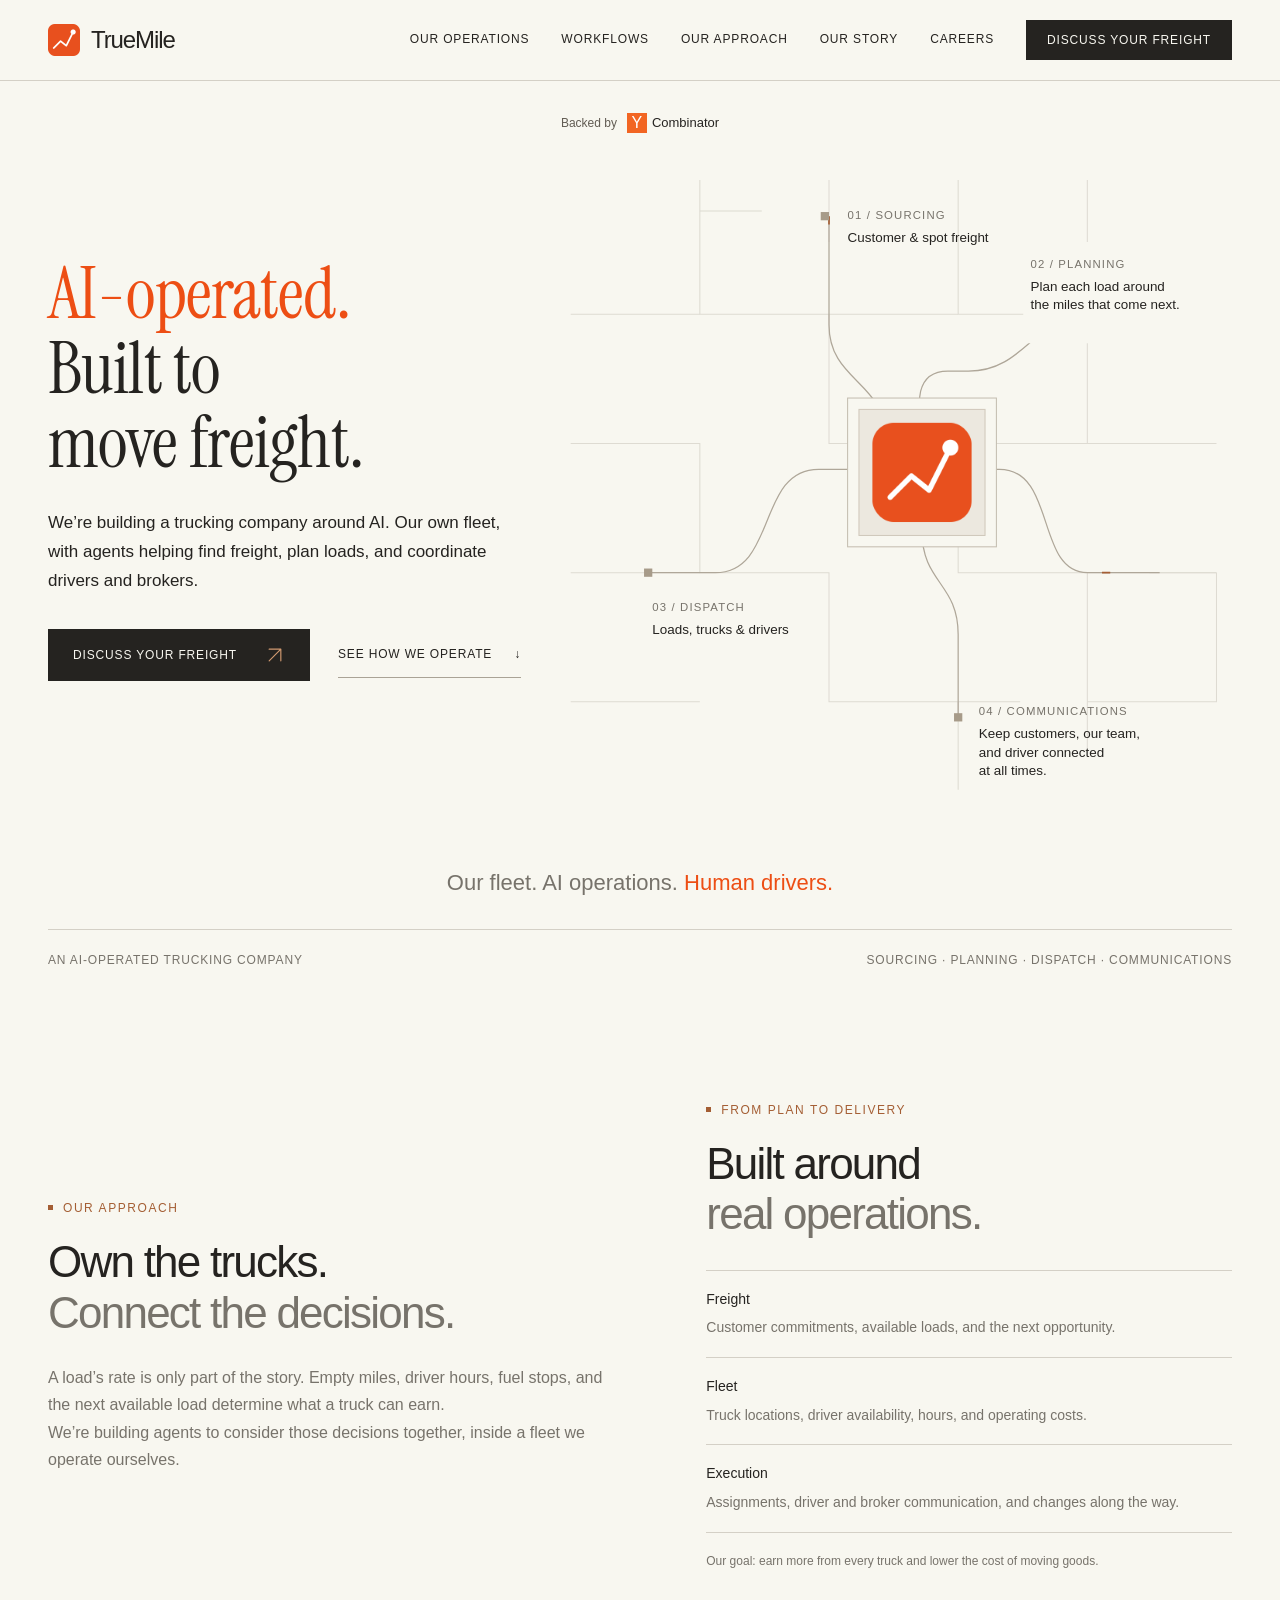
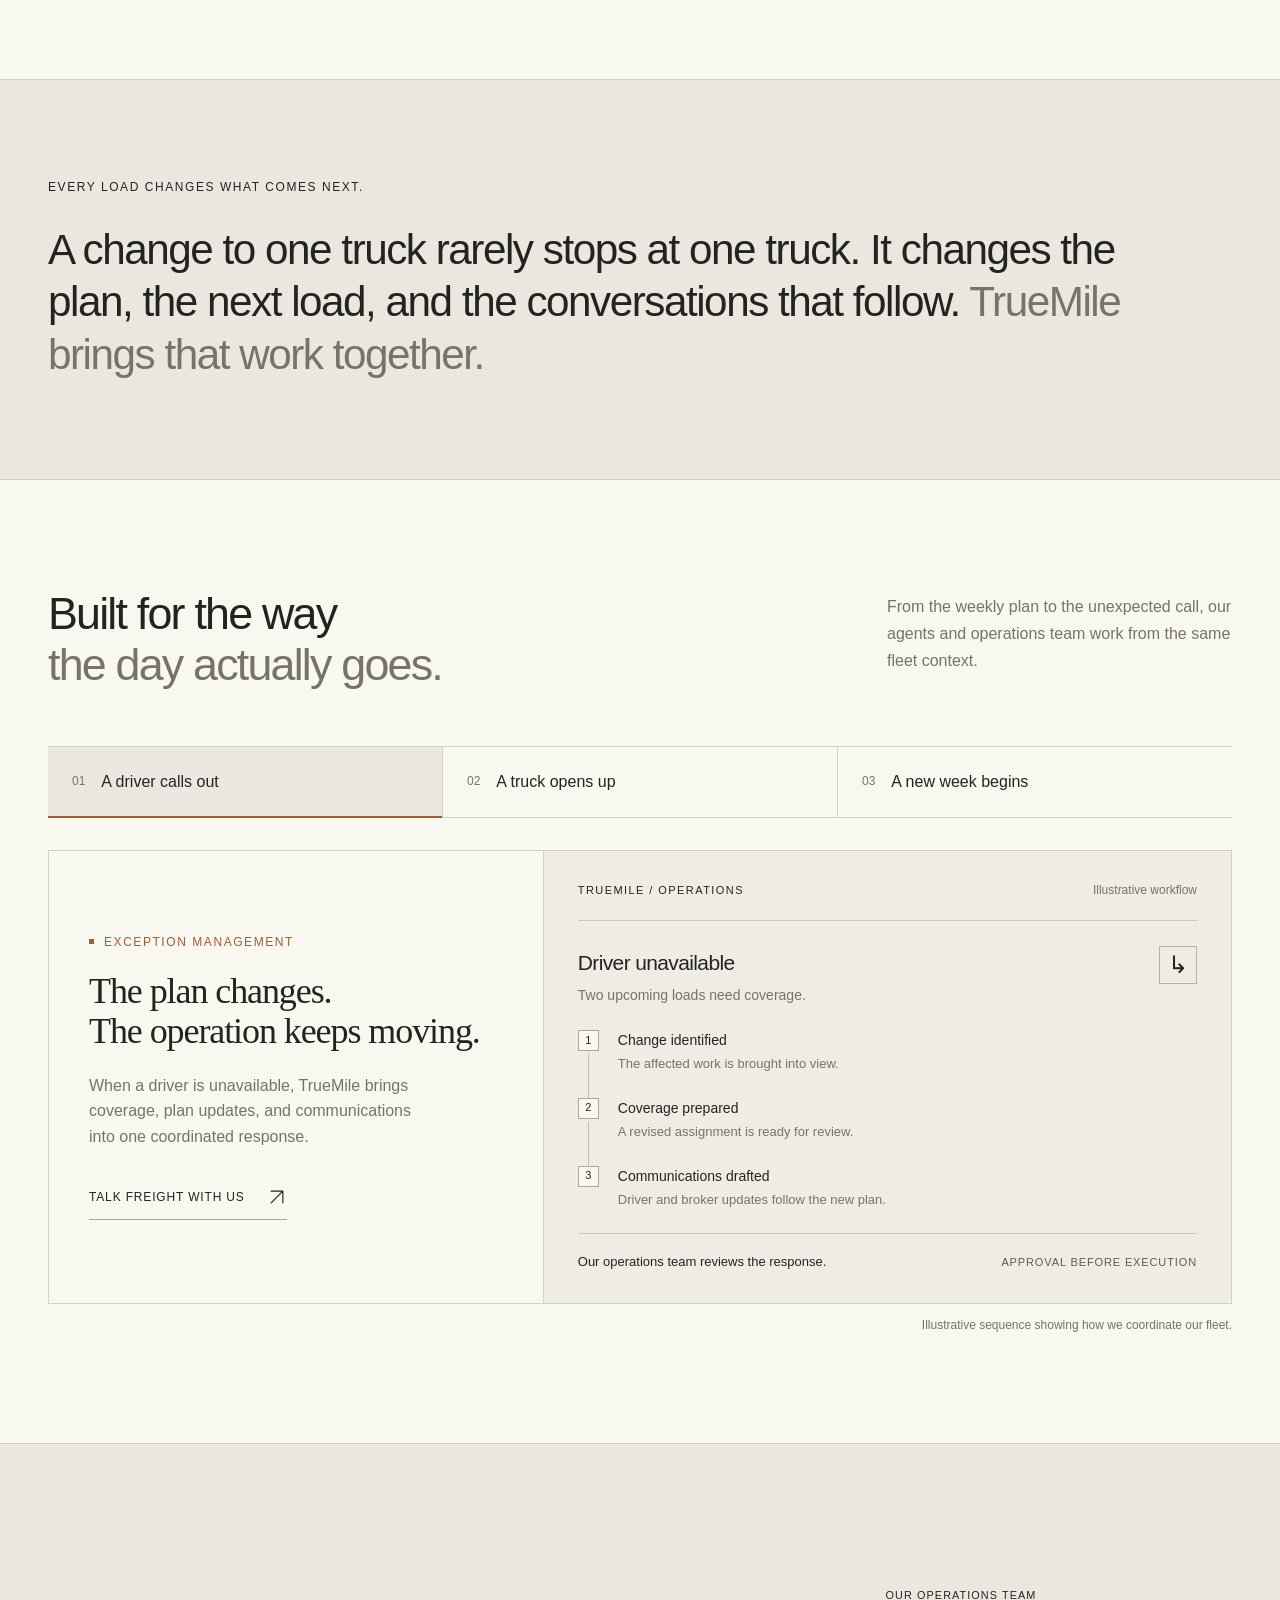
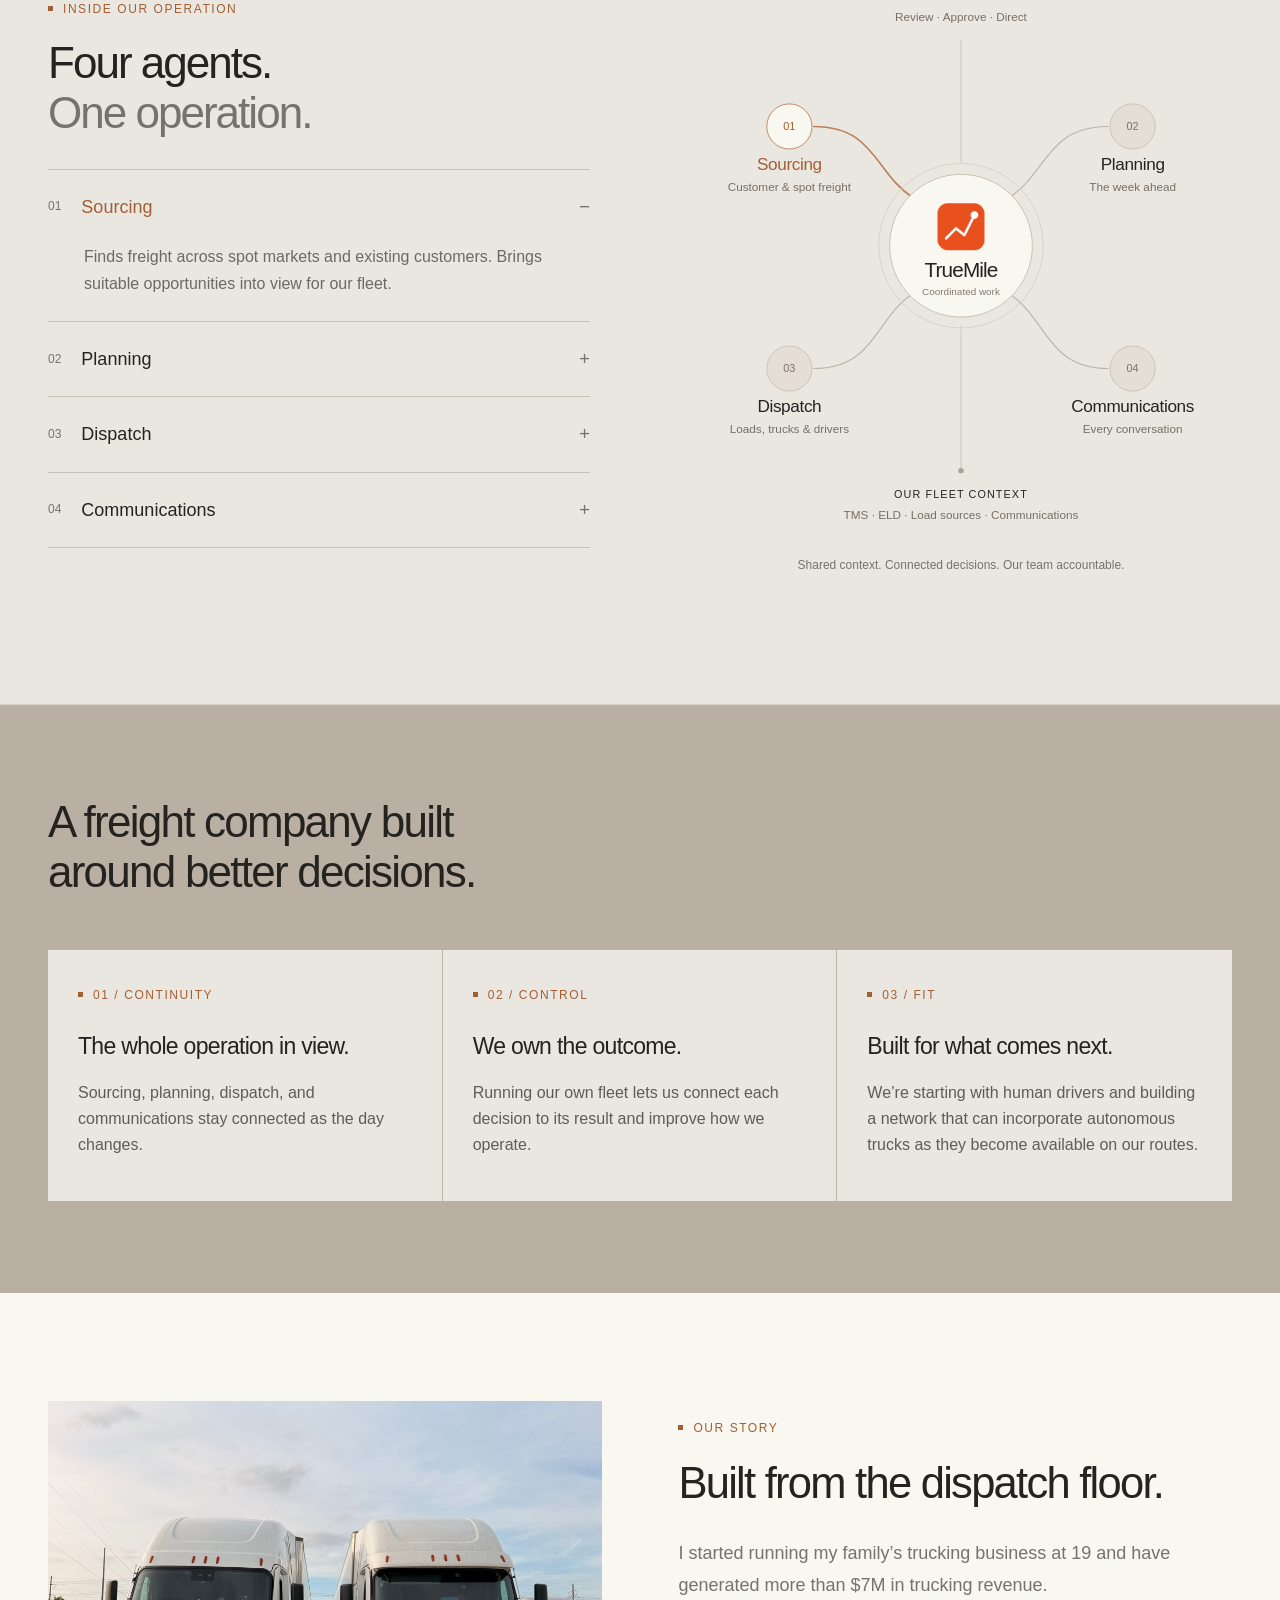
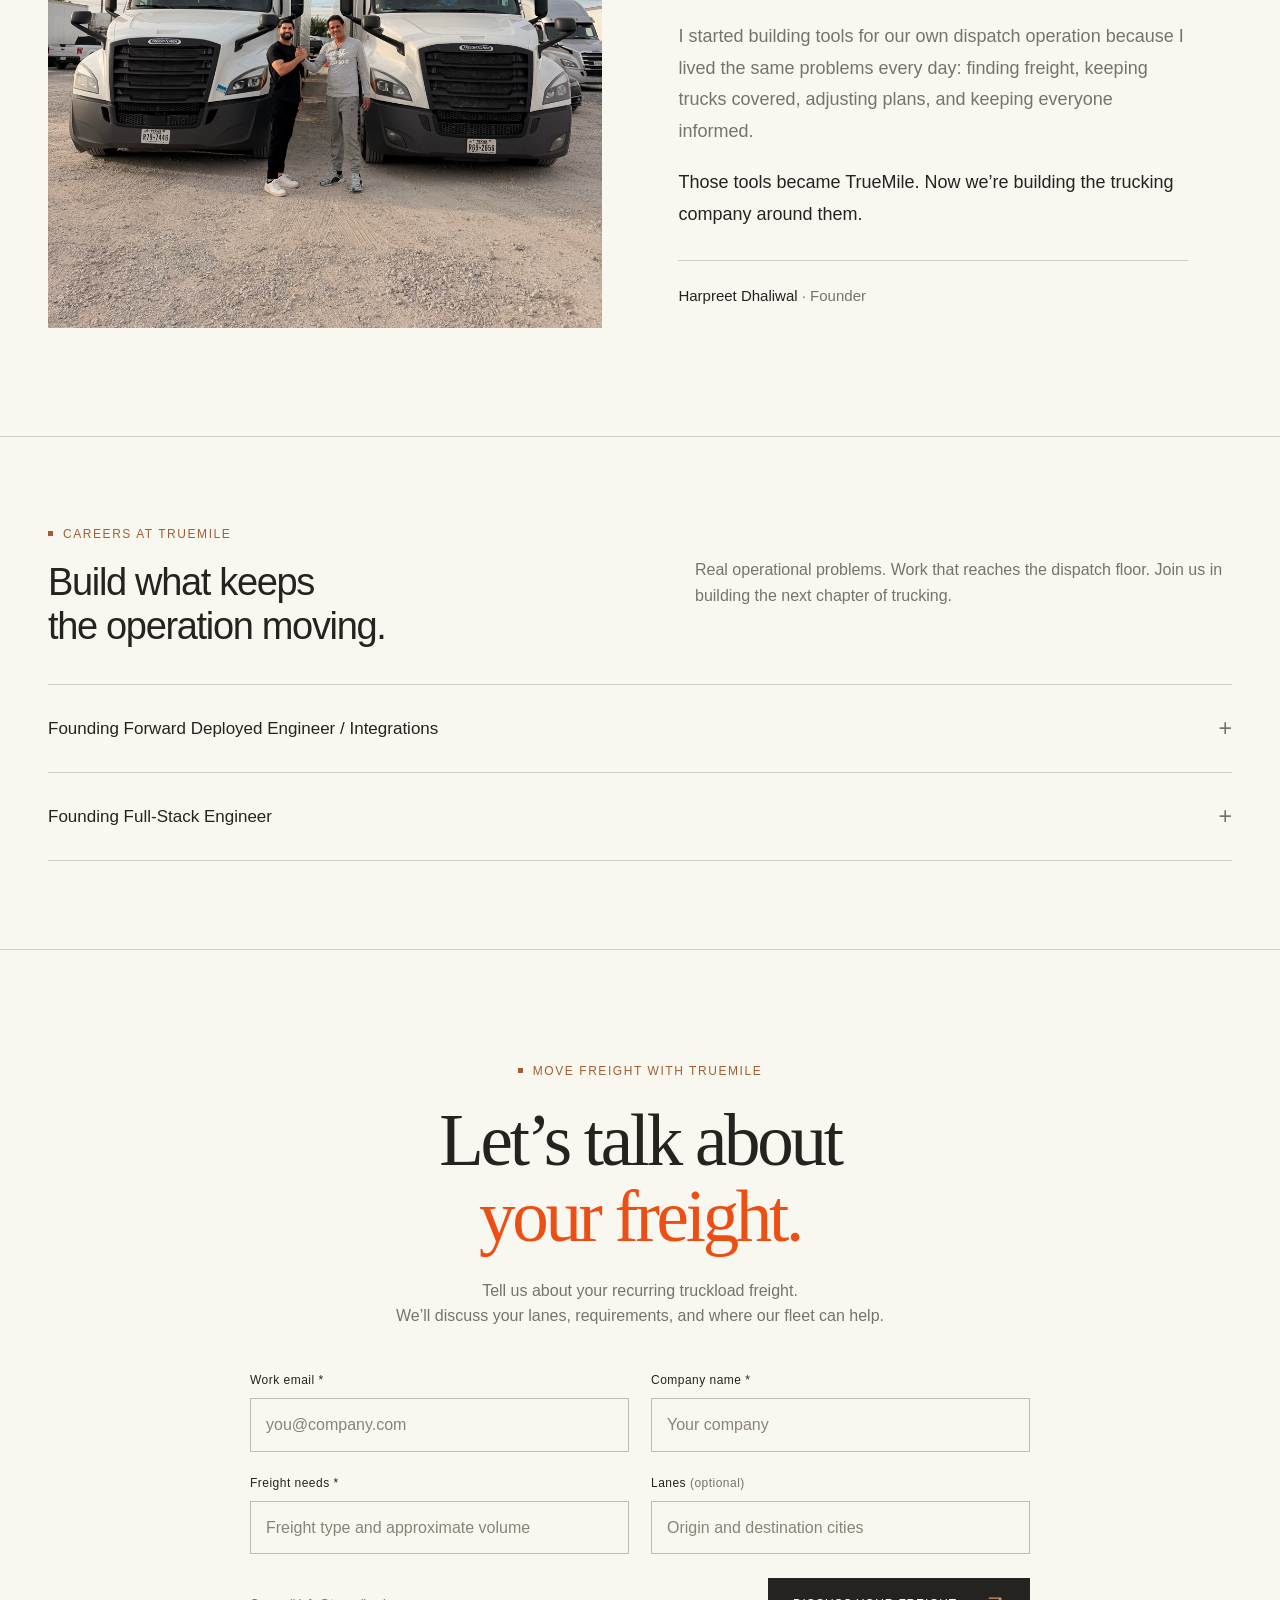
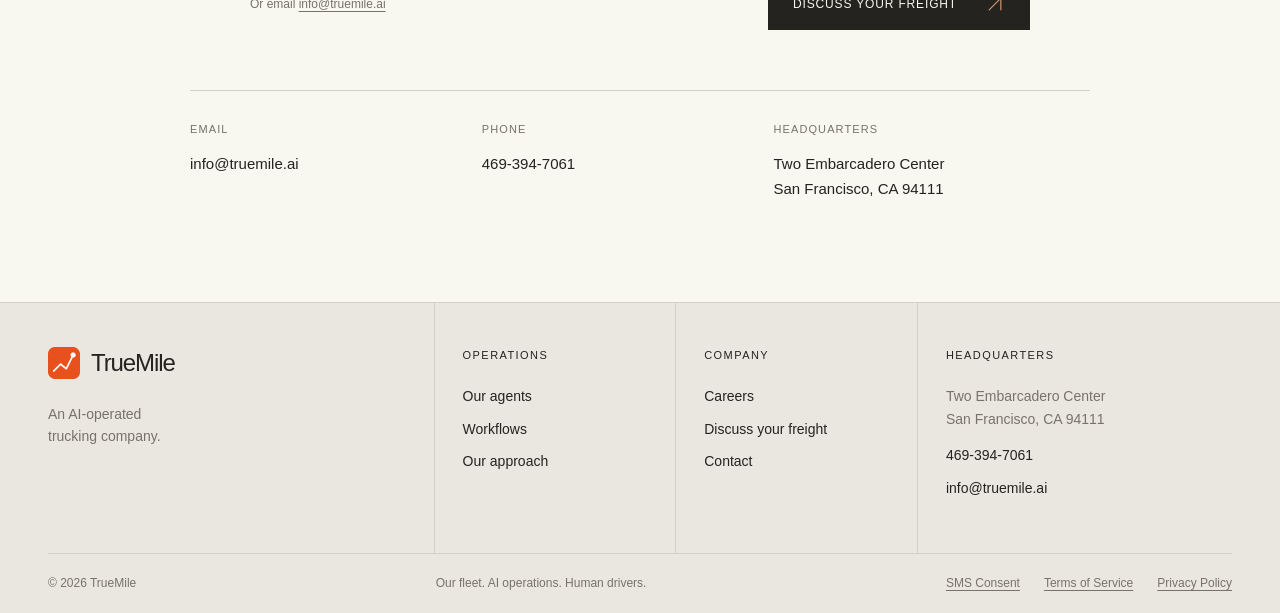
==== index.html @ 79e48f7a "Align website with AI-operated trucking company positioning" ====
<!doctype html>
<html lang="en">
<head>
<meta charset="utf-8">
<meta name="viewport" content="width=device-width, initial-scale=1">
<title>TrueMile — An AI-operated trucking company</title>
<meta name="description" content="TrueMile is building an AI-operated trucking company. We run our own fleet, using agents to find freight, plan loads, and coordinate drivers and brokers.">
<meta name="theme-color" content="#f8f7f0">
<meta property="og:title" content="TrueMile — An AI-operated trucking company">
<meta property="og:description" content="Our fleet. AI operations. Human drivers. Building toward a more efficient freight network.">
<meta property="og:type" content="website">
<meta name="twitter:card" content="summary">
<link rel="icon" type="image/png" href="[data-uri]">
<!-- Libre Caslon Display font license
Copyright 2012 The Libre Caslon Display Authors (https://github.com/impallari/Libre-Caslon-Display)

This Font Software is licensed under the SIL Open Font License, Version 1.1.
This license is copied below, and is also available with a FAQ at:
http://scripts.sil.org/OFL


—————————————————————————————-
SIL OPEN FONT LICENSE Version 1.1 - 26 February 2007
—————————————————————————————-

PREAMBLE
The goals of the Open Font License (OFL) are to stimulate worldwide
development of collaborative font projects, to support the font creation
efforts of academic and linguistic communities, and to provide a free and
open framework in which fonts may be shared and improved in partnership
with others.

The OFL allows the licensed fonts to be used, studied, modified and
redistributed freely as long as they are not sold by themselves. The
fonts, including any derivative works, can be bundled, embedded, 
redistributed and/or sold with any software provided that any reserved
names are not used by derivative works. The fonts and derivatives,
however, cannot be released under any other type of license. The
requirement for fonts to remain under this license does not apply
to any document created using the fonts or their derivatives.

DEFINITIONS
"Font Software" refers to the set of files released by the Copyright
Holder(s) under this license and clearly marked as such. This may
include source files, build scripts and documentation.

"Reserved Font Name" refers to any names specified as such after the
copyright statement(s).

"Original Version" refers to the collection of Font Software components as
distributed by the Copyright Holder(s).

"Modified Version" refers to any derivative made by adding to, deleting,
or substituting — in part or in whole — any of the components of the
Original Version, by changing formats or by porting the Font Software to a
new environment.

"Author" refers to any designer, engineer, programmer, technical
writer or other person who contributed to the Font Software.

PERMISSION & CONDITIONS
Permission is hereby granted, free of charge, to any person obtaining
a copy of the Font Software, to use, study, copy, merge, embed, modify,
redistribute, and sell modified and unmodified copies of the Font
Software, subject to the following conditions:

1) Neither the Font Software nor any of its individual components,
in Original or Modified Versions, may be sold by itself.

2) Original or Modified Versions of the Font Software may be bundled,
redistributed and/or sold with any software, provided that each copy
contains the above copyright notice and this license. These can be
included either as stand-alone text files, human-readable headers or
in the appropriate machine-readable metadata fields within text or
binary files as long as those fields can be easily viewed by the user.

3) No Modified Version of the Font Software may use the Reserved Font
Name(s) unless explicit written permission is granted by the corresponding
Copyright Holder. This restriction only applies to the primary font name as
presented to the users.

4) The name(s) of the Copyright Holder(s) or the Author(s) of the Font
Software shall not be used to promote, endorse or advertise any
Modified Version, except to acknowledge the contribution(s) of the
Copyright Holder(s) and the Author(s) or with their explicit written
permission.

5) The Font Software, modified or unmodified, in part or in whole,
must be distributed entirely under this license, and must not be
distributed under any other license. The requirement for fonts to
remain under this license does not apply to any document created
using the Font Software.

TERMINATION
This license becomes null and void if any of the above conditions are
not met.

DISCLAIMER
THE FONT SOFTWARE IS PROVIDED "AS IS", WITHOUT WARRANTY OF ANY KIND,
EXPRESS OR IMPLIED, INCLUDING BUT NOT LIMITED TO ANY WARRANTIES OF
MERCHANTABILITY, FITNESS FOR A PARTICULAR PURPOSE AND NONINFRINGEMENT
OF COPYRIGHT, PATENT, TRADEMARK, OR OTHER RIGHT. IN NO EVENT SHALL THE
COPYRIGHT HOLDER BE LIABLE FOR ANY CLAIM, DAMAGES OR OTHER LIABILITY,
INCLUDING ANY GENERAL, SPECIAL, INDIRECT, INCIDENTAL, OR CONSEQUENTIAL
DAMAGES, WHETHER IN AN ACTION OF CONTRACT, TORT OR OTHERWISE, ARISING
FROM, OUT OF THE USE OR INABILITY TO USE THE FONT SOFTWARE OR FROM
OTHER DEALINGS IN THE FONT SOFTWARE.

-->
<!-- Instrument Serif font license
Copyright 2022 The Instrument Serif Project Authors (https://github.com/Instrument/instrument-serif)

This Font Software is licensed under the SIL Open Font License, Version 1.1.
This license is copied below, and is also available with a FAQ at:
https://scripts.sil.org/OFL


-----------------------------------------------------------
SIL OPEN FONT LICENSE Version 1.1 - 26 February 2007
-----------------------------------------------------------

PREAMBLE
The goals of the Open Font License (OFL) are to stimulate worldwide
development of collaborative font projects, to support the font creation
efforts of academic and linguistic communities, and to provide a free and
open framework in which fonts may be shared and improved in partnership
with others.

The OFL allows the licensed fonts to be used, studied, modified and
redistributed freely as long as they are not sold by themselves. The
fonts, including any derivative works, can be bundled, embedded, 
redistributed and/or sold with any software provided that any reserved
names are not used by derivative works. The fonts and derivatives,
however, cannot be released under any other type of license. The
requirement for fonts to remain under this license does not apply
to any document created using the fonts or their derivatives.

DEFINITIONS
"Font Software" refers to the set of files released by the Copyright
Holder(s) under this license and clearly marked as such. This may
include source files, build scripts and documentation.

"Reserved Font Name" refers to any names specified as such after the
copyright statement(s).

"Original Version" refers to the collection of Font Software components as
distributed by the Copyright Holder(s).

"Modified Version" refers to any derivative made by adding to, deleting,
or substituting -- in part or in whole -- any of the components of the
Original Version, by changing formats or by porting the Font Software to a
new environment.

"Author" refers to any designer, engineer, programmer, technical
writer or other person who contributed to the Font Software.

PERMISSION & CONDITIONS
Permission is hereby granted, free of charge, to any person obtaining
a copy of the Font Software, to use, study, copy, merge, embed, modify,
redistribute, and sell modified and unmodified copies of the Font
Software, subject to the following conditions:

1) Neither the Font Software nor any of its individual components,
in Original or Modified Versions, may be sold by itself.

2) Original or Modified Versions of the Font Software may be bundled,
redistributed and/or sold with any software, provided that each copy
contains the above copyright notice and this license. These can be
included either as stand-alone text files, human-readable headers or
in the appropriate machine-readable metadata fields within text or
binary files as long as those fields can be easily viewed by the user.

3) No Modified Version of the Font Software may use the Reserved Font
Name(s) unless explicit written permission is granted by the corresponding
Copyright Holder. This restriction only applies to the primary font name as
presented to the users.

4) The name(s) of the Copyright Holder(s) or the Author(s) of the Font
Software shall not be used to promote, endorse or advertise any
Modified Version, except to acknowledge the contribution(s) of the
Copyright Holder(s) and the Author(s) or with their explicit written
permission.

5) The Font Software, modified or unmodified, in part or in whole,
must be distributed entirely under this license, and must not be
distributed under any other license. The requirement for fonts to
remain under this license does not apply to any document created
using the Font Software.

TERMINATION
This license becomes null and void if any of the above conditions are
not met.

DISCLAIMER
THE FONT SOFTWARE IS PROVIDED "AS IS", WITHOUT WARRANTY OF ANY KIND,
EXPRESS OR IMPLIED, INCLUDING BUT NOT LIMITED TO ANY WARRANTIES OF
MERCHANTABILITY, FITNESS FOR A PARTICULAR PURPOSE AND NONINFRINGEMENT
OF COPYRIGHT, PATENT, TRADEMARK, OR OTHER RIGHT. IN NO EVENT SHALL THE
COPYRIGHT HOLDER BE LIABLE FOR ANY CLAIM, DAMAGES OR OTHER LIABILITY,
INCLUDING ANY GENERAL, SPECIAL, INDIRECT, INCIDENTAL, OR CONSEQUENTIAL
DAMAGES, WHETHER IN AN ACTION OF CONTRACT, TORT OR OTHERWISE, ARISING
FROM, OUT OF THE USE OR INABILITY TO USE THE FONT SOFTWARE OR FROM
OTHER DEALINGS IN THE FONT SOFTWARE.

-->
<style>
@font-face{font-family:"Instrument Serif";src:url("[data-uri]") format("truetype");font-style:normal;font-weight:400;font-display:swap;}
@font-face{font-family:"Libre Caslon Display";src:url("[data-uri]") format("truetype");font-weight:400;font-style:normal;font-display:swap}

:root{--paper:#f8f7f0;--ink:#252320;--muted:#77736b;--line:#d4d0c6;--stone:#eae7e1;--taupe:#b9b0a3;--copper:#a45e34;--accent:#d29a70;--sans:Arial,Helvetica,sans-serif;--serif:Georgia,'Times New Roman',serif;--width:1200px}
*{box-sizing:border-box}html{scroll-behavior:smooth;scroll-padding-top:100px}body{margin:0;background:var(--paper);color:var(--ink);font:16px/1.6 var(--sans);-webkit-font-smoothing:antialiased}button,input,select,textarea{font:inherit}button,a,input,select,textarea{-webkit-tap-highlight-color:transparent}a{color:inherit;text-decoration:none}button{color:inherit;cursor:pointer}button:disabled{cursor:wait;opacity:.65}button,a,input,select,textarea{outline-offset:5px}button:focus-visible,a:focus-visible,input:focus-visible,select:focus-visible,textarea:focus-visible{outline:2px solid var(--copper)}::selection{background:#dfc4ab}h1,h2,h3,p{margin:0}h1,h2,h3{font-weight:400}svg{display:block;max-width:100%}.wrap{max-width:var(--width);width:calc(100% - 96px);margin:auto}.muted{color:var(--muted)}.eyebrow{font-size:12px;letter-spacing:.13em;text-transform:uppercase;line-height:1.5}.eyebrow.accent{color:var(--copper)}.eyebrow.accent:before{content:'';display:inline-block;width:5px;height:5px;background:var(--copper);margin:0 10px 2px 0}.button{display:inline-flex;align-items:center;justify-content:center;gap:28px;background:var(--ink);color:var(--paper);padding:15px 24px;border:1px solid var(--ink);font-size:12px;letter-spacing:.07em;text-transform:uppercase;line-height:1.5;transition:background .2s,border-color .2s}.button:hover{background:#49443d;border-color:#49443d}.button .arrow{color:var(--accent);font-size:19px;line-height:1}.text-link{font-size:12px;text-transform:uppercase;letter-spacing:.07em;padding:12px 0;border-bottom:1px solid #aaa396;display:inline-flex;gap:22px;align-items:center}.text-link:hover{color:var(--copper)}.section{padding:108px 0}.section-head{display:flex;justify-content:space-between;align-items:flex-start;gap:64px;margin-bottom:56px}.section-head h2{font-size:clamp(32px,3.5vw,46px);line-height:1.14;letter-spacing:-.04em;max-width:650px}.section-head p{max-width:345px;color:var(--muted);line-height:1.7;padding-top:5px}.skip{position:absolute;top:-70px;left:24px;background:var(--ink);color:white;padding:14px;z-index:20}.skip:focus{top:8px}
.backing-bar{position:absolute;top:32px;left:20px;right:20px;z-index:3;display:flex;align-items:center;justify-content:center;gap:10px;min-height:20px;font-size:12px;line-height:1.5;color:#625c53}.yc-name{display:inline-flex;align-items:center;gap:5px;color:var(--ink);font-size:13px}.yc-mark{display:inline-flex;align-items:center;justify-content:center;width:20px;height:20px;background:#f26522;color:#fff;font:16px/1 Arial,Helvetica,sans-serif}
.site-header{position:sticky;top:0;z-index:10;background:var(--paper);border-bottom:1px solid var(--line)}.nav{height:80px;display:flex;align-items:center;justify-content:space-between;gap:32px}.brand{display:inline-flex;align-items:center;gap:11px;font-size:24px;letter-spacing:-1.1px;line-height:1;font-weight:500}.brand svg,.brand-logo{width:32px;height:32px;display:block;flex-shrink:0}.nav-links{display:flex;align-items:center;gap:32px}.nav-links>a:not(.button){font-size:12px;letter-spacing:.07em;text-transform:uppercase}.nav-links>a:hover{color:var(--copper)}.nav-links>.button{padding:10px 20px}.menu-toggle{display:none;border:1px solid var(--line);background:transparent;padding:8px 12px;font-size:14px}
.hero{position:relative;overflow:hidden}.hero-inner{min-height:750px;display:grid;grid-template-columns:1.25fr 1fr;align-items:center;position:relative;padding-top:68px;padding-bottom:110px}.hero-copy{z-index:2}.hero h1{font:400 clamp(65px,6.5vw,94px)/1.02 "Instrument Serif",Georgia,serif;letter-spacing:-.012em;margin:27px 0 30px;max-width:650px}.hero h1 span{color:#ed4e14}.hero-copy>p{max-width:460px;font-size:17px;line-height:1.7}.hero-actions{display:flex;gap:28px;align-items:center;margin-top:34px}.hero-foot{border-top:1px solid var(--line);display:flex;justify-content:space-between;gap:30px;padding:21px 0 23px;color:var(--muted);font-size:12px;letter-spacing:.07em;text-transform:uppercase}.hero-art{width:620px;max-width:none;margin-left:-50px;position:relative}.hero-art svg{width:100%;overflow:visible}.hero-art .grid{stroke:#dedbd2;stroke-width:1;fill:none}.hero-art .route{stroke:#afa799;stroke-width:1.2;fill:none}.hero-art .movement{stroke:var(--copper);stroke-width:1.6;fill:none;stroke-dasharray:8 520;animation:travel 16s linear infinite}.hero-art text{font-family:var(--sans);fill:var(--muted);font-size:11px;letter-spacing:1.1px}.hero-art .label{font-size:13px;letter-spacing:0;fill:var(--ink)}@keyframes travel{to{stroke-dashoffset:-1056}}
.statement{background:var(--stone);border-block:1px solid var(--line);padding:98px 0}.statement p{font-size:clamp(29px,3.3vw,46px);line-height:1.24;letter-spacing:-.035em;max-width:1120px}.statement .eyebrow{margin-bottom:28px}
.workflow-tabs{display:flex;border-block:1px solid var(--line);margin-bottom:32px}.workflow-tab{flex:1;display:flex;align-items:center;gap:16px;padding:22px 24px;border:0;border-right:1px solid var(--line);background:transparent;text-align:left;font-size:16px;position:relative}.workflow-tab:last-child{border-right:0}.workflow-tab .num{color:var(--muted);font-size:12px}.workflow-tab[aria-selected=true]{background:var(--stone)}.workflow-tab[aria-selected=true]:after{position:absolute;bottom:-1px;left:0;right:0;height:2px;background:var(--copper);content:''}.workflow-tab:hover{background:#eeebe3}.workflow-view{display:grid;grid-template-columns:.9fr 1.25fr;min-height:410px;border:1px solid var(--line)}.workflow-story{padding:44px 40px;display:flex;flex-direction:column;align-items:flex-start;justify-content:center;border-right:1px solid var(--line)}.workflow-story h3{font:36px/1.1 var(--serif);letter-spacing:-.03em;margin:21px 0}.workflow-story>p{color:var(--muted);max-width:330px}.workflow-story .text-link{margin-top:26px}.work-surface{padding:30px 34px;background:#eeece5}.surface-top{display:flex;justify-content:space-between;align-items:center;padding-bottom:20px;border-bottom:1px solid #cdc8bc;gap:16px}.surface-top .eyebrow{font-size:11px}.surface-top .example-label{font-size:12px;color:var(--muted)}.event{padding:25px 0 24px;display:flex;align-items:flex-start;justify-content:space-between;gap:20px}.event h4{margin:0;font-weight:400;font-size:21px;letter-spacing:-.03em}.event p{color:var(--muted);font-size:14px;margin-top:4px}.event-symbol{width:38px;height:38px;border:1px solid #b8b0a1;display:flex;align-items:center;justify-content:center;font:24px var(--serif);flex-shrink:0}.steps{list-style:none;padding:0;margin:0}.steps li{display:grid;grid-template-columns:24px 1fr;gap:16px;position:relative;padding:0 0 23px}.steps li:not(:last-child):before{content:'';position:absolute;left:10px;top:23px;bottom:0;width:1px;background:#c6bfb1}.step-marker{width:21px;height:21px;display:flex;align-items:center;justify-content:center;border:1px solid #b1a797;background:var(--paper);font-size:11px}.steps strong{font-weight:400;font-size:14px;display:block;line-height:1.5}.steps small{color:var(--muted);font-size:13px;display:block;margin-top:3px}.approval{border-top:1px solid #cdc8bc;padding-top:18px;display:flex;justify-content:space-between;gap:16px;align-items:center;font-size:13px}.approval span:last-child{font-size:11px;text-transform:uppercase;letter-spacing:.08em;color:#675849}.workflow-note{font-size:12px;color:var(--muted);margin-top:12px;text-align:right}
.platform{background:var(--stone);border-block:1px solid var(--line)}.platform-layout{display:grid;grid-template-columns:1fr 1fr;gap:100px;align-items:center}.platform-title{font-size:44px;line-height:1.15;letter-spacing:-.045em;margin:20px 0 30px}.agents{border-top:1px solid #c7c0b5}.agent{border-bottom:1px solid #c7c0b5}.agent button{width:100%;border:0;background:none;display:flex;align-items:center;justify-content:space-between;text-align:left;padding:22px 0;gap:18px}.agent-name{display:flex;gap:20px;align-items:center;font-size:18px}.agent-name small{font-size:12px;color:var(--muted)}.agent button .plus{font-size:19px;color:var(--muted)}.agent button[aria-expanded=true] .agent-name{color:var(--copper)}.agent p{font-size:16px;color:#6d6962;padding:0 25px 24px 36px;line-height:1.65}.architecture{position:relative;padding:20px 0}.architecture svg{width:100%;overflow:visible}.architecture text{font-family:var(--sans);fill:var(--ink)}.architecture .node{fill:#d5cec2;stroke:#b9b1a3;transition:fill .3s,stroke .3s}.architecture .node.active{fill:#c7b49d;stroke:#947758}.architecture .connector{stroke:#9f9789;stroke-width:1;fill:none}.architecture .caption{text-align:center;color:var(--muted);font-size:12px;margin-top:18px}.architecture .small{font-size:11px;letter-spacing:.9px}.architecture .title{font-size:17px}.architecture .detail{font-size:12px;fill:#676055}
.integrations-top{display:grid;grid-template-columns:1fr 1fr;gap:110px;align-items:start}.integrations-top h2{font-size:44px;line-height:1.12;letter-spacing:-.04em;margin-top:20px}.integrations-top>p{color:var(--muted);padding-top:42px;max-width:470px}.integration-table{margin-top:54px;border-top:1px solid var(--line)}.integration-row{display:grid;grid-template-columns:1fr 2fr;gap:40px;padding:26px 0;border-bottom:1px solid var(--line);align-items:center}.integration-row h3{font-size:16px;font-weight:400}.integration-names{display:flex;gap:20px 34px;flex-wrap:wrap;color:var(--muted);font-size:17px}.integration-note{font-size:12px;color:var(--muted);margin-top:16px}
.principles{background:var(--taupe);padding:92px 0}.principles h2{font-size:44px;letter-spacing:-.04em;line-height:1.15;max-width:620px;margin-bottom:52px}.principle-grid{display:grid;grid-template-columns:repeat(3,1fr);background:var(--stone)}.principle{padding:36px 30px 42px;border-right:1px solid #bcb4a6}.principle:last-child{border:0}.principle h3{font-size:23px;letter-spacing:-.03em;margin:24px 0 15px}.principle p{font-size:16px;color:#615b53;line-height:1.65}
.careers{padding:88px 0;border-bottom:1px solid var(--line)}.careers-intro{display:grid;grid-template-columns:1fr 1fr;gap:110px;margin-bottom:36px}.careers h2{font-size:38px;line-height:1.15;letter-spacing:-.035em;margin-top:18px}.careers-intro>p{color:var(--muted);padding-top:32px}.job{border-top:1px solid var(--line)}.job:last-child{border-bottom:1px solid var(--line)}.job summary{cursor:pointer;display:flex;align-items:center;justify-content:space-between;gap:25px;padding:25px 0;list-style:none;font-size:17px}.job summary::-webkit-details-marker{display:none}.job summary:after{content:'+';font-size:23px;color:var(--muted)}.job[open] summary:after{content:'−'}.job-body{padding-bottom:30px;display:flex;gap:70px;justify-content:space-between;align-items:flex-start}.job-body p{max-width:660px;color:var(--muted)}.job-meta{font-size:12px;letter-spacing:.04em;margin-top:15px}.job-body .button{white-space:nowrap}
.contact{padding:112px 0 100px;text-align:center}.contact h2{font:clamp(48px,5.7vw,78px)/1.04 var(--serif);letter-spacing:-.045em;margin:23px 0}.contact> .wrap>p{color:var(--muted);max-width:540px;margin:auto}.demo-form{max-width:780px;margin:42px auto 0;text-align:left}.form-grid{display:grid;grid-template-columns:1fr 1fr;gap:22px}.field{display:flex;flex-direction:column;gap:8px}.field label{font-size:12px;letter-spacing:.04em}.field input,.field select,.field textarea{min-width:0;width:100%;border:1px solid #c4bdaf;background:transparent;padding:13px 15px;border-radius:0;color:var(--ink);min-height:49px}.field textarea{resize:vertical;min-height:100px}.field input::placeholder{color:#8a8377}.form-bottom{display:flex;justify-content:space-between;align-items:center;gap:30px;margin-top:24px}.form-bottom>p{font-size:12px;color:var(--muted)}.form-status{font-size:14px;margin-top:16px;line-height:1.5}.form-status:empty{display:none}.form-status.error{color:#a03622}.honeypot{position:absolute;left:-10000px}.footer{background:var(--stone);border-top:1px solid var(--line)}.footer-grid{display:grid;grid-template-columns:1.6fr 1fr 1fr 1.3fr}.footer-col{padding:44px 28px;border-right:1px solid var(--line)}.footer-col:first-child{padding-left:0}.footer-col:last-child{border-right:0;padding-right:0}.footer-col .brand{margin-bottom:24px}.footer-col p{font-size:14px;color:var(--muted);max-width:240px}.footer-col .eyebrow{font-size:11px;margin-bottom:22px;color:var(--ink)}.footer-col>a:not(.brand){display:block;font-size:14px;margin-bottom:10px}.footer-col>a:hover{color:var(--copper)}.footer-bottom{display:flex;justify-content:space-between;gap:25px;padding:20px 0;border-top:1px solid var(--line);font-size:12px;color:var(--muted)}.footer-bottom a{text-decoration:underline;text-underline-offset:3px}.footer-legal{display:flex;flex-wrap:wrap;gap:12px 24px}
dialog{border:1px solid var(--line);background:var(--paper);color:var(--ink);padding:35px;width:min(580px,calc(100% - 32px));max-height:85vh;overflow:auto}dialog::backdrop{background:#25232088}.dialog-top{display:flex;justify-content:space-between;align-items:flex-start;gap:20px;margin-bottom:25px}.dialog-top h2{font:32px/1.2 var(--serif);letter-spacing:-.025em}.close-dialog{background:none;border:1px solid var(--line);width:34px;height:34px;font-size:22px;flex-shrink:0}dialog .field{margin-top:17px}dialog .button{margin-top:24px}.file-note{font-size:12px;color:var(--muted);margin-top:6px}
@media(min-width:1700px){:root{--width:1360px}.hero-inner{min-height:830px}.hero h1{font-size:108px}.hero-art{width:700px}.section{padding:125px 0}}
@media(max-width:1100px){.nav-links{gap:20px}.hero h1{font-size:76px}.hero-art{width:530px;margin-left:-80px}.hero-inner{min-height:690px}.platform-layout{gap:55px}.workflow-story{padding:32px}.integrations-top,.careers-intro{gap:60px}.workflow-tab{padding:19px 16px;font-size:15px}.hero-actions{gap:22px}.principle{padding:30px 24px}}
@media(max-width:800px){.backing-bar{top:22px}.hero .hero-inner{padding-top:80px}.wrap{width:calc(100% - 48px)}.nav{height:70px}.menu-toggle{display:block}.nav-links{display:none;position:absolute;left:0;right:0;top:70px;background:var(--paper);border-bottom:1px solid var(--line);padding:28px 24px;flex-direction:column;align-items:stretch;gap:25px}.nav-links.open{display:flex}.hero-inner{min-height:0;padding-top:65px;padding-bottom:0;grid-template-columns:1fr}.hero h1{font-size:clamp(64px,10vw,86px);max-width:650px}.hero-art{width:min(570px,100%);margin:-16px auto -16px;opacity:.8}.hero-foot{font-size:10px;gap:18px}.hero-copy>p{max-width:510px}.statement{padding:68px 0}.section{padding:74px 0}.section-head{gap:25px;flex-direction:column;margin-bottom:35px}.section-head p{max-width:500px}.section-head h2,.platform-title,.integrations-top h2,.principles h2{font-size:38px}.workflow-view{grid-template-columns:1fr}.workflow-story{border-right:0;border-bottom:1px solid var(--line);padding:32px}.workflow-story>p{max-width:520px}.workflow-story h3{font-size:34px;margin:15px 0}.workflow-story .text-link{margin-top:20px}.work-surface{padding:27px 30px}.platform-layout{grid-template-columns:1fr;gap:35px}.architecture{max-width:530px;margin:auto;width:100%}.integrations-top,.careers-intro{grid-template-columns:1fr;gap:18px}.integrations-top>p,.careers-intro>p{padding:0;max-width:550px}.integration-table{margin-top:35px}.integration-row{grid-template-columns:1fr;gap:12px;padding:24px 0}.integration-names{font-size:16px;gap:12px 25px}.principles{padding:70px 0}.principle-grid{grid-template-columns:1fr}.principle{border-right:0;border-bottom:1px solid #bcb4a6;padding:30px}.principle h3{margin-top:16px}.principles h2{margin-bottom:32px}.job-body{gap:22px;flex-direction:column}.contact{padding:80px 0}.footer-grid{grid-template-columns:1fr 1fr}.footer-col:nth-child(2){border:0}.footer-col:nth-child(n+3){border-top:1px solid var(--line)}.footer-col:nth-child(3){padding-left:0}.footer-col:last-child{padding-right:0}.footer-col{padding:30px 24px}.footer-bottom{font-size:11px}}
@media(max-width:480px){.wrap{width:calc(100% - 40px)}.hero h1{font-size:60px}.hero-copy>p{font-size:16px}.hero-inner{padding-top:46px}.hero-actions{gap:20px;flex-wrap:wrap;margin-top:28px}.hero-actions .button{padding:14px 20px}.hero-actions .text-link{font-size:11px}.hero-art{margin:12px auto 0}.hero-foot{flex-direction:column;gap:7px}.statement p{font-size:30px}.workflow-tab{padding:16px 10px;gap:10px;align-items:flex-start;font-size:13px}.workflow-tab .num{font-size:11px;margin-top:2px}.workflow-story{padding:26px 23px}.work-surface{padding:23px 20px}.surface-top{align-items:flex-start;flex-direction:column;gap:5px}.event h4{font-size:20px}.approval{align-items:flex-start;flex-direction:column;gap:7px}.workflow-note{text-align:left}.form-grid{grid-template-columns:1fr;gap:18px}.form-bottom{align-items:flex-start;flex-direction:column;gap:18px}.form-bottom .button{width:100%}.contact h2{font-size:49px}.footer-grid{grid-template-columns:1fr 1fr}.footer-col:first-child{grid-column:1/-1;border-right:0}.footer-col:nth-child(2){border-top:1px solid var(--line);border-right:1px solid var(--line);padding-left:0}.footer-col:nth-child(3){padding-left:22px;border-right:0}.footer-col:last-child{grid-column:1/-1;padding-left:0}.footer-bottom{flex-direction:column;gap:8px}.job summary{font-size:16px}.section-head h2,.platform-title,.integrations-top h2,.principles h2{font-size:34px}dialog{padding:24px}}
@media(prefers-reduced-motion:reduce){html{scroll-behavior:auto}*,*:before,*:after{animation:none!important;transition:none!important}}

.integration-layout{display:grid;grid-template-columns:1.1fr 1fr;gap:80px;align-items:center}.integration-visual{min-width:0}.integration-visual svg{width:100%;height:auto}.integration-grid{fill:none;stroke:#e8e4dc;stroke-width:1}.integration-arms{fill:none;stroke:#b7ab99;stroke-width:1}.integration-signal{stroke:#b8784c;fill:none;stroke-width:1.5;stroke-dasharray:8 460;animation:travel 24s linear infinite}.integration-node rect{fill:var(--paper);stroke:#ccc4b7;stroke-width:1}.integration-node text{fill:#6d675e;font:13px var(--sans)}.hub-caption{fill:#6d675e;font:12px var(--sans)}.integration-visual-note{text-align:center;font-size:12px;color:var(--muted);margin-top:12px}.integration-copy h2{font-size:44px;letter-spacing:-.04em;line-height:1.15;margin:20px 0 26px}.integration-copy>p{color:var(--muted);font-size:16px;line-height:1.7}.integration-groups{border-top:1px solid var(--line);margin-top:30px}.integration-groups>div{padding:17px 0;border-bottom:1px solid var(--line)}.integration-groups h3{font-size:14px;margin-bottom:6px}.integration-groups p{font-size:14px;color:var(--muted);line-height:1.7}.integration-copy>.integration-note{font-size:12px;margin-top:18px}.contact-details{max-width:900px;margin:60px auto 0;padding-top:30px;border-top:1px solid var(--line);display:grid;grid-template-columns:1fr 1fr 1.2fr;gap:28px;text-align:left}.contact-details h3{font-size:11px;text-transform:uppercase;letter-spacing:.1em;color:var(--muted);margin-bottom:12px}.contact-details a,.contact-details address{font-size:15px;font-style:normal;line-height:1.7}.contact-details a:hover{color:var(--copper)}.footer address{font-style:normal;font-size:14px;color:var(--muted);margin-bottom:14px}
@media(max-width:1100px){.integration-layout{gap:45px}.integration-copy h2{font-size:38px}}
@media(max-width:800px){.integration-layout{grid-template-columns:1fr;gap:40px}.integration-copy{grid-row:1}.integration-visual{max-width:570px;width:100%;margin:auto}.contact-details{grid-template-columns:1fr 1fr;gap:25px}.contact-details>div:last-child{grid-column:1/-1}}
@media(max-width:480px){.integration-copy h2{font-size:34px}.contact-details{grid-template-columns:1fr;margin-top:42px}.contact-details>div:last-child{grid-column:auto}}


.architecture .node,.architecture .node.active{fill:none;stroke:none}.architecture .node-disc{fill:#e4ded4;stroke:#c9c0b2;stroke-width:1;transition:fill .35s,stroke .35s}.architecture .node.active .node-disc{fill:var(--paper);stroke:#bd8258}.architecture .node-number{font-size:12px;fill:#7c7264}.architecture .node.active .node-number,.architecture .node.active .title{fill:#a45e34}.architecture .title{font-size:19px;letter-spacing:-.4px;transition:fill .35s}.architecture .detail{font-size:13px;fill:#776f63}.architecture .small{font-size:12px;letter-spacing:1.2px}.architecture .connection{fill:none;stroke:#bcb3a4;stroke-width:1.25;stroke-linecap:round;transition:stroke .4s,stroke-width .4s}.architecture .connection.active{stroke:#bb8057;stroke-width:1.75}.architecture .system-connection{fill:none;stroke:#ccc4b7;stroke-width:1;stroke-linecap:round}.architecture .hub-outer{fill:none;stroke:#d8d0c4;stroke-width:1}.architecture .hub{fill:var(--paper);stroke:#c8bdac;stroke-width:1}.architecture .hub-name{font-size:23px;letter-spacing:-1px;fill:var(--ink)}.architecture .hub-detail{font-size:11px;fill:#847a6c}.architecture .caption{margin-top:24px}

.contact h2 .contact-orange{color:#ed4e14}

.founder{border-bottom:1px solid var(--line)}
.founder-layout{display:grid;grid-template-columns:1fr 1fr;gap:clamp(40px,6vw,100px);align-items:center}
.founder-photo{margin:0;overflow:hidden}
.founder-photo img{display:block;width:100%;height:auto;aspect-ratio:1.05;object-fit:cover;object-position:50% 80%}
.founder-copy h2{font-size:clamp(36px,3.4vw,48px);font-weight:400;line-height:1.12;letter-spacing:-.04em;margin:22px 0 30px}
.founder-copy p{font-size:18px;line-height:1.75;margin:0 0 20px;max-width:510px;color:var(--muted)}
.founder-copy .founder-origin{color:var(--ink)}
.founder-copy .founder-signature{font-size:15px;color:var(--ink);margin:30px 0 0;padding-top:22px;border-top:1px solid var(--line)}
@media(max-width:800px){.founder-layout{grid-template-columns:1fr;gap:38px}.founder-photo{max-width:580px}.founder-photo img{aspect-ratio:1.15}.founder-copy p{font-size:17px}.founder-copy h2{margin-top:18px}}

@media(min-width:801px) and (max-width:1000px){.menu-toggle{display:block}.nav-links{display:none;position:absolute;left:0;right:0;top:80px;background:var(--paper);border-bottom:1px solid var(--line);padding:28px 24px;flex-direction:column;align-items:stretch;gap:25px}.nav-links.open{display:flex}}

.arrow-icon{display:block;flex-shrink:0}.button .arrow{display:inline-flex}
@media(max-width:800px){.hero-actions .button,.hero-actions .button:hover,.nav-links>.button,.nav-links>.button:hover{background:transparent;color:var(--ink);border-color:var(--line)}.hero-actions .button .arrow{color:var(--copper)}}

.hero-copy>.eyebrow{font-size:18px;letter-spacing:.045em;line-height:1.5;max-width:580px}
@media(max-width:800px){.hero-copy>.eyebrow{font-size:16px;letter-spacing:.035em;max-width:440px}}

.hero h1{margin-top:0}
@media(max-width:800px){}

.hero-tagline span{color:#ed4e14}
@media(max-width:800px){}

.hero h1{font-size:clamp(48px,5.6vw,90px);line-height:1.04;letter-spacing:-.012em;max-width:650px;margin-bottom:28px}.hero-inner{min-height:710px;padding-bottom:52px}.hero>.hero-tagline{font-size:22px;line-height:1.5;color:var(--muted);text-align:center;padding:24px 0 30px}
@media(min-width:1700px){.hero-inner{min-height:760px}}
@media(max-width:800px){.hero h1{font-size:clamp(42px,12vw,68px)}.hero-inner{min-height:0;padding-bottom:12px}.hero>.hero-tagline{font-size:18px;padding:24px 0}}
@media(max-width:480px){.hero h1{font-size:clamp(42px,12vw,56px)}.hero>.hero-tagline{font-size:17px}}
</style>
</head>
<body>
<a class="skip" href="#main">Skip to content</a>
<header class="site-header"><nav class="wrap nav" aria-label="Main navigation">
<a href="#" class="brand" aria-label="TrueMile home"><img src="[data-uri]" width="32" height="32" alt="" class="brand-logo">TrueMile</a>
<button class="menu-toggle" aria-expanded="false" aria-controls="nav-links">Menu</button>
<div class="nav-links" id="nav-links"><a href="#platform">Our operations</a><a href="#workflows">Workflows</a><a href="#integrations">Our approach</a><a href="#founder">Our Story</a><a href="#careers">Careers</a><a class="button" href="#contact">Discuss your freight</a></div>
</nav></header>
<main id="main">
<section class="hero" aria-labelledby="hero-heading"><div class="backing-bar"><span>Backed by</span><span class="yc-name"><span class="yc-mark">Y</span> Combinator</span></div><div class="wrap hero-inner">
<div class="hero-copy"><h1 id="hero-heading"><span>AI-operated.</span><br>Built to<br>move freight.</h1><p>We’re building a trucking company around AI. Our own fleet, with agents helping find freight, plan loads, and coordinate drivers and brokers.</p><div class="hero-actions"><a class="button" href="#contact">Discuss your freight <span class="arrow" aria-hidden="true"><svg class="arrow-icon" width="20" height="20" viewBox="0 0 24 24" fill="none" stroke="currentColor" stroke-width="1.4" stroke-linecap="round" stroke-linejoin="round" aria-hidden="true" focusable="false"><path d="M5 19 19 5M5 5h14v14"/></svg></span></a><a class="text-link" href="#workflows">See how we operate <span aria-hidden="true">↓</span></a></div></div>
<div class="hero-art" aria-hidden="true"><svg viewBox="0 0 600 620" fill="none">
<g class="grid"><path d="M85 30V160H210V285H335V410H460V580M335 30V160H460V285H585M-40 285H85V410H210V535H335V620M85 535H-40M210 30V90M460 30V90M585 410H520M335 535H395M85 60H145"/><path d="M-40 410H85M210 160H335M460 410H585M460 535H585V410M335 285H460M85 160H-40"/></g>
<g class="route"><path d="M210 65V170C210 225 265 225 265 280V310"/><path d="M520 160H460C410 160 400 215 345 215H325C285 215 300 265 300 280V310"/><path d="M300 310V370C300 420 335 420 335 470V550"/><path d="M300 310H200C140 310 160 410 100 410H35"/><path d="M300 310H375C430 310 410 410 460 410H530"/></g>
<path class="movement" d="M210 65V170C210 225 265 225 265 280V310H375C430 310 410 410 460 410H530"/>
<rect x="228" y="241" width="144" height="144" fill="#f8f7f0" stroke="#c4bdb0"/><rect x="239" y="252" width="122" height="122" fill="#ece8df" stroke="#d0c8bb"/>
<image href="[data-uri]" x="252" y="265" width="96" height="96"/>
<rect x="202" y="61" width="8" height="8" fill="#a79b89"/><rect x="516" y="156" width="8" height="8" fill="#a79b89"/><rect x="31" y="406" width="8" height="8" fill="#a79b89"/><rect x="331" y="546" width="8" height="8" fill="#a79b89"/>
<text x="228" y="68">01 / SOURCING</text><text class="label" x="228" y="90">Customer &amp; spot freight</text>
<rect x="398" y="94" width="192" height="94" fill="#f8f7f0"/><text x="405" y="115">02 / PLANNING</text><text class="label" x="405" y="137"><tspan x="405">Plan each load around</tspan><tspan x="405" dy="18">the miles that come next.</tspan></text>
<text x="39" y="447">03 / DISPATCH</text><text class="label" x="39" y="469">Loads, trucks &amp; drivers</text>
<text x="355" y="548">04 / COMMUNICATIONS</text><text class="label" x="355" y="570"><tspan x="355">Keep customers, our team,</tspan><tspan x="355" dy="18">and driver connected</tspan><tspan x="355" dy="18">at all times.</tspan></text>
</svg></div>
</div><div class="wrap hero-tagline">Our fleet. AI operations. <span>Human drivers.</span></div><div class="wrap hero-foot"><span>An AI-operated trucking company</span><span>Sourcing · Planning · Dispatch · Communications</span></div></section>
<section class="section" id="integrations"><div class="wrap integration-layout"><div class="integration-copy"><div class="eyebrow accent">Our approach</div><h2>Own the trucks.<br><span class="muted">Connect the decisions.</span></h2><p>A load’s rate is only part of the story. Empty miles, driver hours, fuel stops, and the next available load determine what a truck can earn.</p><p>We’re building agents to consider those decisions together, inside a fleet we operate ourselves.</p></div><div class="integration-copy"><div class="eyebrow accent">From plan to delivery</div><h2>Built around<br><span class="muted">real operations.</span></h2><div class="integration-groups"><div><h3>Freight</h3><p>Customer commitments, available loads, and the next opportunity.</p></div><div><h3>Fleet</h3><p>Truck locations, driver availability, hours, and operating costs.</p></div><div><h3>Execution</h3><p>Assignments, driver and broker communication, and changes along the way.</p></div></div><p class="integration-note">Our goal: earn more from every truck and lower the cost of moving goods.</p></div></div></section>
<section class="statement"><div class="wrap"><div class="eyebrow">Every load changes what comes next.</div><p>A change to one truck rarely stops at one truck. It changes the plan, the next load, and the conversations that follow. <span class="muted">TrueMile brings that work together.</span></p></div></section>
<section class="section" id="workflows" aria-labelledby="workflows-heading"><div class="wrap"><div class="section-head"><h2 id="workflows-heading">Built for the way<br><span class="muted">the day actually goes.</span></h2><p>From the weekly plan to the unexpected call, our agents and operations team work from the same fleet context.</p></div>
<div class="workflow-tabs" role="tablist" aria-label="Explore fleet workflows"><button class="workflow-tab" id="tab-change" role="tab" aria-selected="true" aria-controls="workflow-panel" tabindex="0" data-workflow="change"><span class="num">01</span> A driver calls out</button><button class="workflow-tab" id="tab-gap" role="tab" aria-selected="false" aria-controls="workflow-panel" tabindex="-1" data-workflow="gap"><span class="num">02</span> A truck opens up</button><button class="workflow-tab" id="tab-week" role="tab" aria-selected="false" aria-controls="workflow-panel" tabindex="-1" data-workflow="week"><span class="num">03</span> A new week begins</button></div>
<div class="workflow-view" id="workflow-panel" role="tabpanel" aria-labelledby="tab-change" tabindex="0"><div class="workflow-story"><div class="eyebrow accent" id="scenario-label">Exception management</div><h3 id="scenario-title">The plan changes.<br>The operation keeps moving.</h3><p id="scenario-description">When a driver is unavailable, TrueMile brings coverage, plan updates, and communications into one coordinated response.</p><a class="text-link" href="#contact">Talk freight with us <span aria-hidden="true"><svg class="arrow-icon" width="20" height="20" viewBox="0 0 24 24" fill="none" stroke="currentColor" stroke-width="1.4" stroke-linecap="round" stroke-linejoin="round" aria-hidden="true" focusable="false"><path d="M5 19 19 5M5 5h14v14"/></svg></span></a></div>
<div class="work-surface"><div class="surface-top"><span class="eyebrow">TrueMile / Operations</span><span class="example-label">Illustrative workflow</span></div><div class="event"><div><h4 id="event-title">Driver unavailable</h4><p id="event-detail">Two upcoming loads need coverage.</p></div><span class="event-symbol" aria-hidden="true">↳</span></div><ol class="steps" id="workflow-steps"><li><span class="step-marker">1</span><div><strong>Change identified</strong><small>The affected work is brought into view.</small></div></li><li><span class="step-marker">2</span><div><strong>Coverage prepared</strong><small>A revised assignment is ready for review.</small></div></li><li><span class="step-marker">3</span><div><strong>Communications drafted</strong><small>Driver and broker updates follow the new plan.</small></div></li></ol><div class="approval"><span id="approval-text">Our operations team reviews the response.</span><span>Approval before execution</span></div></div></div><p class="workflow-note">Illustrative sequence showing how we coordinate our fleet.</p>
</div></section>

<section class="section platform" id="platform" aria-labelledby="platform-heading"><div class="wrap platform-layout"><div><div class="eyebrow accent">Inside our operation</div><h2 class="platform-title" id="platform-heading">Four agents.<br><span class="muted">One operation.</span></h2><div class="agents">
<div class="agent"><h3><button aria-expanded="true" aria-controls="agent-sourcing" data-agent="sourcing"><span class="agent-name"><small>01</small>Sourcing</span><span class="plus" aria-hidden="true">−</span></button></h3><p id="agent-sourcing">Finds freight across spot markets and existing customers. Brings suitable opportunities into view for our fleet.</p></div>
<div class="agent"><h3><button aria-expanded="false" aria-controls="agent-planning" data-agent="planning"><span class="agent-name"><small>02</small>Planning</span><span class="plus" aria-hidden="true">+</span></button></h3><p id="agent-planning" hidden>Brings freight, capacity, and customer commitments into a coordinated weekly plan. Gives the operation a shared starting point.</p></div>
<div class="agent"><h3><button aria-expanded="false" aria-controls="agent-dispatch" data-agent="dispatch"><span class="agent-name"><small>03</small>Dispatch</span><span class="plus" aria-hidden="true">+</span></button></h3><p id="agent-dispatch" hidden>Assigns loads to trucks and drivers. Prepares reassignments when availability changes, with our operations team approving the next move.</p></div>
<div class="agent"><h3><button aria-expanded="false" aria-controls="agent-communications" data-agent="communications"><span class="agent-name"><small>04</small>Communications</span><span class="plus" aria-hidden="true">+</span></button></h3><p id="agent-communications" hidden>Coordinates driver and broker conversations across calls, messages, and email. Prepares updates for our team to review, then follows through.</p></div>
</div></div>
<div class="architecture"><svg viewBox="0 0 600 620" role="img" aria-labelledby="architecture-title architecture-desc"><title id="architecture-title">Four connected agents, coordinated by TrueMile</title><desc id="architecture-desc">Sourcing, Planning, Dispatch, and Communications connect through TrueMile at the center. Our operations team reviews, approves, and directs the work using the context of our fleet.</desc>
<text x="300" y="30" text-anchor="middle" class="small">OUR OPERATIONS TEAM</text><text x="300" y="54" text-anchor="middle" class="detail">Review · Approve · Direct</text>
<path class="system-connection" d="M300 75V210M300 392V550"/>
<path class="connection active" data-connection="sourcing" d="M247 250C204 222 205 171 137 171"/>
<path class="connection" data-connection="planning" d="M353 250C396 222 395 171 463 171"/>
<path class="connection" data-connection="dispatch" d="M247 356C204 384 205 439 137 439"/>
<path class="connection" data-connection="communications" d="M353 356C396 384 395 439 463 439"/>
<circle class="hub-outer" cx="300" cy="303" r="91"/><circle class="hub" cx="300" cy="303" r="79"/>
<image href="[data-uri]" x="274" y="256" width="52" height="52"/>
<text x="300" y="338" class="hub-name" text-anchor="middle">TrueMile</text><text x="300" y="358" class="hub-detail" text-anchor="middle">Coordinated work</text>
<g class="node active" data-node="sourcing"><circle class="node-disc" cx="110" cy="171" r="25"/><text class="node-number" x="110" y="175" text-anchor="middle">01</text><text class="title" x="110" y="219" text-anchor="middle">Sourcing</text><text class="detail" x="110" y="242" text-anchor="middle">Customer &amp; spot freight</text></g>
<g class="node" data-node="planning"><circle class="node-disc" cx="490" cy="171" r="25"/><text class="node-number" x="490" y="175" text-anchor="middle">02</text><text class="title" x="490" y="219" text-anchor="middle">Planning</text><text class="detail" x="490" y="242" text-anchor="middle">The week ahead</text></g>
<g class="node" data-node="dispatch"><circle class="node-disc" cx="110" cy="439" r="25"/><text class="node-number" x="110" y="443" text-anchor="middle">03</text><text class="title" x="110" y="487" text-anchor="middle">Dispatch</text><text class="detail" x="110" y="510" text-anchor="middle">Loads, trucks &amp; drivers</text></g>
<g class="node" data-node="communications"><circle class="node-disc" cx="490" cy="439" r="25"/><text class="node-number" x="490" y="443" text-anchor="middle">04</text><text class="title" x="490" y="487" text-anchor="middle">Communications</text><text class="detail" x="490" y="510" text-anchor="middle">Every conversation</text></g>
<circle cx="300" cy="552" r="3" fill="#ada394"/><text x="300" y="582" text-anchor="middle" class="small">OUR FLEET CONTEXT</text><text x="300" y="605" text-anchor="middle" class="detail">TMS · ELD · Load sources · Communications</text>
</svg><p class="caption">Shared context. Connected decisions. Our team accountable.</p></div>
</div></section>

<section class="principles"><div class="wrap"><h2>A freight company built<br>around better decisions.</h2><div class="principle-grid"><article class="principle"><div class="eyebrow accent">01 / Continuity</div><h3>The whole operation in view.</h3><p>Sourcing, planning, dispatch, and communications stay connected as the day changes.</p></article><article class="principle"><div class="eyebrow accent">02 / Control</div><h3>We own the outcome.</h3><p>Running our own fleet lets us connect each decision to its result and improve how we operate.</p></article><article class="principle"><div class="eyebrow accent">03 / Fit</div><h3>Built for what comes next.</h3><p>We’re starting with human drivers and building a network that can incorporate autonomous trucks as they become available on our routes.</p></article></div></div></section>
<section class="section founder" id="founder" aria-labelledby="founder-heading"><div class="wrap founder-layout"><figure class="founder-photo"><img src="[data-uri]" width="1050" height="1400" loading="lazy" decoding="async" alt="Two people standing together between trucks in the fleet yard"></figure><div class="founder-copy"><div class="eyebrow accent">Our story</div><h2 id="founder-heading">Built from the dispatch floor.</h2><p>I started running my family’s trucking business at 19 and have generated more than $7M in trucking revenue.</p><p>I started building tools for our own dispatch operation because I lived the same problems every day: finding freight, keeping trucks covered, adjusting plans, and keeping everyone informed.</p><p class="founder-origin">Those tools became TrueMile. Now we’re building the trucking company around them.</p><p class="founder-signature">Harpreet Dhaliwal <span class="muted">· Founder</span></p></div></div></section>
<section class="careers" id="careers"><div class="wrap"><div class="careers-intro"><div><div class="eyebrow accent">Careers at TrueMile</div><h2>Build what keeps<br>the operation moving.</h2></div><p>Real operational problems. Work that reaches the dispatch floor. Join us in building the next chapter of trucking.</p></div><details class="job"><summary>Founding Forward Deployed Engineer / Integrations</summary><div class="job-body"><div><p>Connect our fleet systems, work alongside operators, and take agent workflows from pilot to production.</p><div class="job-meta">San Francisco · On-site · Full-time</div></div><button class="button apply-button" data-role="Founding Forward Deployed Engineer / Integrations">Apply for this role <span class="arrow" aria-hidden="true"><svg class="arrow-icon" width="20" height="20" viewBox="0 0 24 24" fill="none" stroke="currentColor" stroke-width="1.4" stroke-linecap="round" stroke-linejoin="round" aria-hidden="true" focusable="false"><path d="M5 19 19 5M5 5h14v14"/></svg></span></button></div></details><details class="job"><summary>Founding Full-Stack Engineer</summary><div class="job-body"><div><p>Build the systems we run our fleet on. Take features from the dispatch floor through to a working product.</p><div class="job-meta">San Francisco · On-site · Full-time</div></div><button class="button apply-button" data-role="Founding Full-Stack Engineer">Apply for this role <span class="arrow" aria-hidden="true"><svg class="arrow-icon" width="20" height="20" viewBox="0 0 24 24" fill="none" stroke="currentColor" stroke-width="1.4" stroke-linecap="round" stroke-linejoin="round" aria-hidden="true" focusable="false"><path d="M5 19 19 5M5 5h14v14"/></svg></span></button></div></details></div></section>
<section class="contact" id="contact"><div class="wrap"><div class="eyebrow accent">Move freight with TrueMile</div><h2>Let’s talk about<br><span class="contact-orange">your freight.</span></h2><p>Tell us about your recurring truckload freight.<br>We’ll discuss your lanes, requirements, and where our fleet can help.</p><form class="demo-form" id="demo-form" action="https://formspree.io/f/mqpzyoaz" method="post"><input type="hidden" name="type" value="Freight inquiry"><div class="honeypot" aria-hidden="true"><label>Leave this empty<input name="_gotcha" tabindex="-1" autocomplete="off"></label></div><div class="form-grid"><div class="field"><label for="demo-email">Work email *</label><input id="demo-email" name="email" type="email" autocomplete="email" placeholder="you@company.com" required></div><div class="field"><label for="demo-company">Company name *</label><input id="demo-company" name="company" autocomplete="organization" placeholder="Your company" required></div><div class="field"><label for="demo-fleet">Freight needs *</label><input id="demo-fleet" name="freight_needs" placeholder="Freight type and approximate volume" required></div><div class="field"><label for="demo-mc">Lanes <span class="muted">(optional)</span></label><input id="demo-mc" name="lanes" placeholder="Origin and destination cities"></div></div><div class="form-bottom"><p>Or email <a href="mailto:info@truemile.ai" style="text-decoration:underline;text-underline-offset:3px">info@truemile.ai</a></p><button class="button" type="submit">Discuss your freight <span class="arrow" aria-hidden="true"><svg class="arrow-icon" width="20" height="20" viewBox="0 0 24 24" fill="none" stroke="currentColor" stroke-width="1.4" stroke-linecap="round" stroke-linejoin="round" aria-hidden="true" focusable="false"><path d="M5 19 19 5M5 5h14v14"/></svg></span></button></div><p class="form-status" aria-live="polite" role="status"></p></form><div class="contact-details"><div><h3>Email</h3><a href="mailto:info@truemile.ai">info@truemile.ai</a></div><div><h3>Phone</h3><a href="tel:+14693947061">469-394-7061</a></div><div><h3>Headquarters</h3><address>Two Embarcadero Center<br>San Francisco, CA 94111</address></div></div></div></section>
</main>
<footer class="footer"><div class="wrap"><div class="footer-grid"><div class="footer-col"><a class="brand" href="#"><img src="[data-uri]" width="32" height="32" alt="" class="brand-logo">TrueMile</a><p>An AI-operated<br>trucking company.</p></div><div class="footer-col"><div class="eyebrow">Operations</div><a href="#platform">Our agents</a><a href="#workflows">Workflows</a><a href="#integrations">Our approach</a></div><div class="footer-col"><div class="eyebrow">Company</div><a href="#careers">Careers</a><a href="#contact">Discuss your freight</a><a href="mailto:info@truemile.ai">Contact</a></div><div class="footer-col"><div class="eyebrow">Headquarters</div><address>Two Embarcadero Center<br>San Francisco, CA 94111</address><a href="tel:+14693947061">469-394-7061</a><a href="mailto:info@truemile.ai">info@truemile.ai</a></div></div><div class="footer-bottom"><span>© 2026 TrueMile</span><span>Our fleet. AI operations. Human drivers.</span><nav class="footer-legal" aria-label="Legal"><a href="/sms-consent">SMS Consent</a><a href="/terms">Terms of Service</a><a href="/privacy">Privacy Policy</a></nav></div></div></footer>
<dialog id="apply-dialog" aria-labelledby="apply-title"><div class="dialog-top"><div><div class="eyebrow accent" style="margin-bottom:10px">Join TrueMile</div><h2 id="apply-title">Apply for this role</h2></div><button class="close-dialog" aria-label="Close application" type="button">×</button></div><form id="apply-form" action="https://formspree.io/f/mqpzyoaz" method="post" enctype="multipart/form-data"><input type="hidden" name="type" value="Job application"><input type="hidden" name="role" id="apply-role"><div class="field"><label for="apply-name">Name *</label><input id="apply-name" name="name" autocomplete="name" required></div><div class="field"><label for="apply-email">Email *</label><input id="apply-email" name="email" type="email" autocomplete="email" required></div><div class="field"><label for="apply-link">LinkedIn, GitHub, or portfolio</label><input id="apply-link" name="portfolio" type="url" placeholder="https://"></div><div class="field"><label for="apply-note">Tell us about yourself</label><textarea id="apply-note" name="note"></textarea></div><div class="field"><label for="apply-resume">Resume *</label><input type="file" id="apply-resume" name="resume" accept=".pdf,.doc,.docx" required><p class="file-note">PDF or Word, up to 10 MB.</p></div><button class="button" type="submit">Submit application <span class="arrow" aria-hidden="true"><svg class="arrow-icon" width="20" height="20" viewBox="0 0 24 24" fill="none" stroke="currentColor" stroke-width="1.4" stroke-linecap="round" stroke-linejoin="round" aria-hidden="true" focusable="false"><path d="M5 19 19 5M5 5h14v14"/></svg></span></button><p class="form-status" aria-live="polite" role="status"></p></form></dialog>
<script>
const menuButton=document.querySelector('.menu-toggle');
const navLinks=document.getElementById('nav-links');
function closeMenu(){navLinks.classList.remove('open');menuButton.setAttribute('aria-expanded','false');menuButton.textContent='Menu'}
menuButton.addEventListener('click',()=>{const open=menuButton.getAttribute('aria-expanded')!=='true';menuButton.setAttribute('aria-expanded',String(open));navLinks.classList.toggle('open',open);menuButton.textContent=open?'Close':'Menu'});
navLinks.querySelectorAll('a').forEach(a=>a.addEventListener('click',closeMenu));
document.addEventListener('keydown',e=>{if(e.key==='Escape'&&navLinks.classList.contains('open')){closeMenu();menuButton.focus()}});
const scenarios={
 change:{label:'Exception management',title:['The plan changes.','The operation keeps moving.'],description:'When a driver is unavailable, TrueMile brings coverage, plan updates, and communications into one coordinated response.',event:'Driver unavailable',detail:'Two upcoming loads need coverage.',steps:[['Change identified','The affected work is brought into view.'],['Coverage prepared','A revised assignment is ready for review.'],['Communications drafted','Driver and broker updates follow the new plan.']],approval:'Our operations team reviews the response.'},
 gap:{label:'Capacity recovery',title:['An open truck.','A new opportunity.'],description:'When capacity becomes available, TrueMile sources freight from existing customers and spot markets, then connects planning, dispatch, and communications.',event:'Capacity available',detail:'An open window in the upcoming schedule.',steps:[['Availability identified','The opening is connected to the fleet plan.'],['Freight options surfaced','Customer and spot loads are prepared for review.'],['Dispatch and communications prepared','Assignments and conversations move together.']],approval:'Our operations team approves the next move.'},
 week:{label:'Fleet planning',title:['A complete week.','A shared starting point.'],description:'TrueMile brings fleet availability and customer commitments into one plan, ready for our agents and operations team to work from.',event:'The next week takes shape',detail:'Loads, trucks, and drivers brought together.',steps:[['Fleet context connected','Our fleet context informs the plan.'],['Weekly assignments prepared','Loads and availability are brought into alignment.'],['The team is ready','The approved plan guides the work ahead.']],approval:'Our operations team reviews the weekly plan.'}
};
const tabs=[...document.querySelectorAll('[data-workflow]')];
function selectWorkflow(button){const data=scenarios[button.dataset.workflow];tabs.forEach(t=>{const selected=t===button;t.setAttribute('aria-selected',String(selected));t.tabIndex=selected?0:-1});document.getElementById('workflow-panel').setAttribute('aria-labelledby',button.id);document.getElementById('scenario-label').textContent=data.label;const heading=document.getElementById('scenario-title');heading.replaceChildren(document.createTextNode(data.title[0]),document.createElement('br'),document.createTextNode(data.title[1]));document.getElementById('scenario-description').textContent=data.description;document.getElementById('event-title').textContent=data.event;document.getElementById('event-detail').textContent=data.detail;document.getElementById('approval-text').textContent=data.approval;const list=document.getElementById('workflow-steps');list.replaceChildren();data.steps.forEach(([title,detail],i)=>{const li=document.createElement('li');const marker=document.createElement('span');marker.className='step-marker';marker.textContent=i+1;const text=document.createElement('div');const strong=document.createElement('strong');strong.textContent=title;const small=document.createElement('small');small.textContent=detail;text.append(strong,small);li.append(marker,text);list.append(li)})}
tabs.forEach((button,i)=>{button.addEventListener('click',()=>selectWorkflow(button));button.addEventListener('keydown',event=>{let next;if(event.key==='ArrowRight')next=(i+1)%tabs.length;if(event.key==='ArrowLeft')next=(i+tabs.length-1)%tabs.length;if(event.key==='Home')next=0;if(event.key==='End')next=tabs.length-1;if(next!==undefined){event.preventDefault();tabs[next].focus();selectWorkflow(tabs[next])}})});
document.querySelectorAll('[data-agent]').forEach(button=>button.addEventListener('click',()=>{document.querySelectorAll('[data-agent]').forEach(other=>{const active=other===button;other.setAttribute('aria-expanded',String(active));other.querySelector('.plus').textContent=active?'−':'+';document.getElementById(other.getAttribute('aria-controls')).hidden=!active});document.querySelectorAll('[data-node]').forEach(node=>node.classList.toggle('active',node.dataset.node===button.dataset.agent));document.querySelectorAll('[data-connection]').forEach(path=>path.classList.toggle('active',path.dataset.connection===button.dataset.agent))}));
const application=document.getElementById('apply-dialog');
document.querySelectorAll('.apply-button').forEach(button=>button.addEventListener('click',()=>{const form=document.getElementById('apply-form');form.reset();form.querySelector('.form-status').textContent='';document.getElementById('apply-role').value=button.dataset.role;document.getElementById('apply-title').textContent=button.dataset.role;application.showModal();document.body.style.overflow='hidden';document.getElementById('apply-name').focus()}));
application.querySelector('.close-dialog').addEventListener('click',()=>application.close());application.addEventListener('close',()=>{document.body.style.overflow=''});
application.addEventListener('click',e=>{if(e.target===application){const r=application.getBoundingClientRect();if(e.clientX<r.left||e.clientX>r.right||e.clientY<r.top||e.clientY>r.bottom)application.close()}});
function setupForm(id){const form=document.getElementById(id);form.addEventListener('submit',async event=>{event.preventDefault();if(!form.reportValidity())return;const status=form.querySelector('.form-status');const button=form.querySelector('button[type=submit]');status.classList.remove('error');const file=form.querySelector('input[type=file]')?.files[0];if(file&&(file.size>10*1024*1024||!/\.(pdf|doc|docx)$/i.test(file.name))){status.textContent='Choose a PDF or Word document under 10 MB.';status.classList.add('error');return}const original=button.innerHTML;button.disabled=true;button.textContent='Sending…';status.textContent='';const data=new FormData(form);data.append('_subject',id==='demo-form'?'Freight inquiry — '+data.get('company'):'Job application — '+data.get('role'));const controller=new AbortController();const timer=setTimeout(()=>controller.abort(),20000);try{const response=await fetch(form.action,{method:'POST',body:data,headers:{Accept:'application/json'},signal:controller.signal});if(!response.ok)throw new Error('Submission failed');status.textContent=id==='demo-form'?'Thank you. Your request has been sent. We’ll be in touch.':'Thank you. Your application has been sent.';form.reset()}catch{status.classList.add('error');status.textContent='We couldn’t confirm delivery. Your details are still here. Please retry or email info@truemile.ai'+(id==='apply-form'?' with your resume.':'.')}finally{clearTimeout(timer);button.disabled=false;button.innerHTML=original}})}
setupForm('demo-form');setupForm('apply-form');
</script>
</body>
</html>
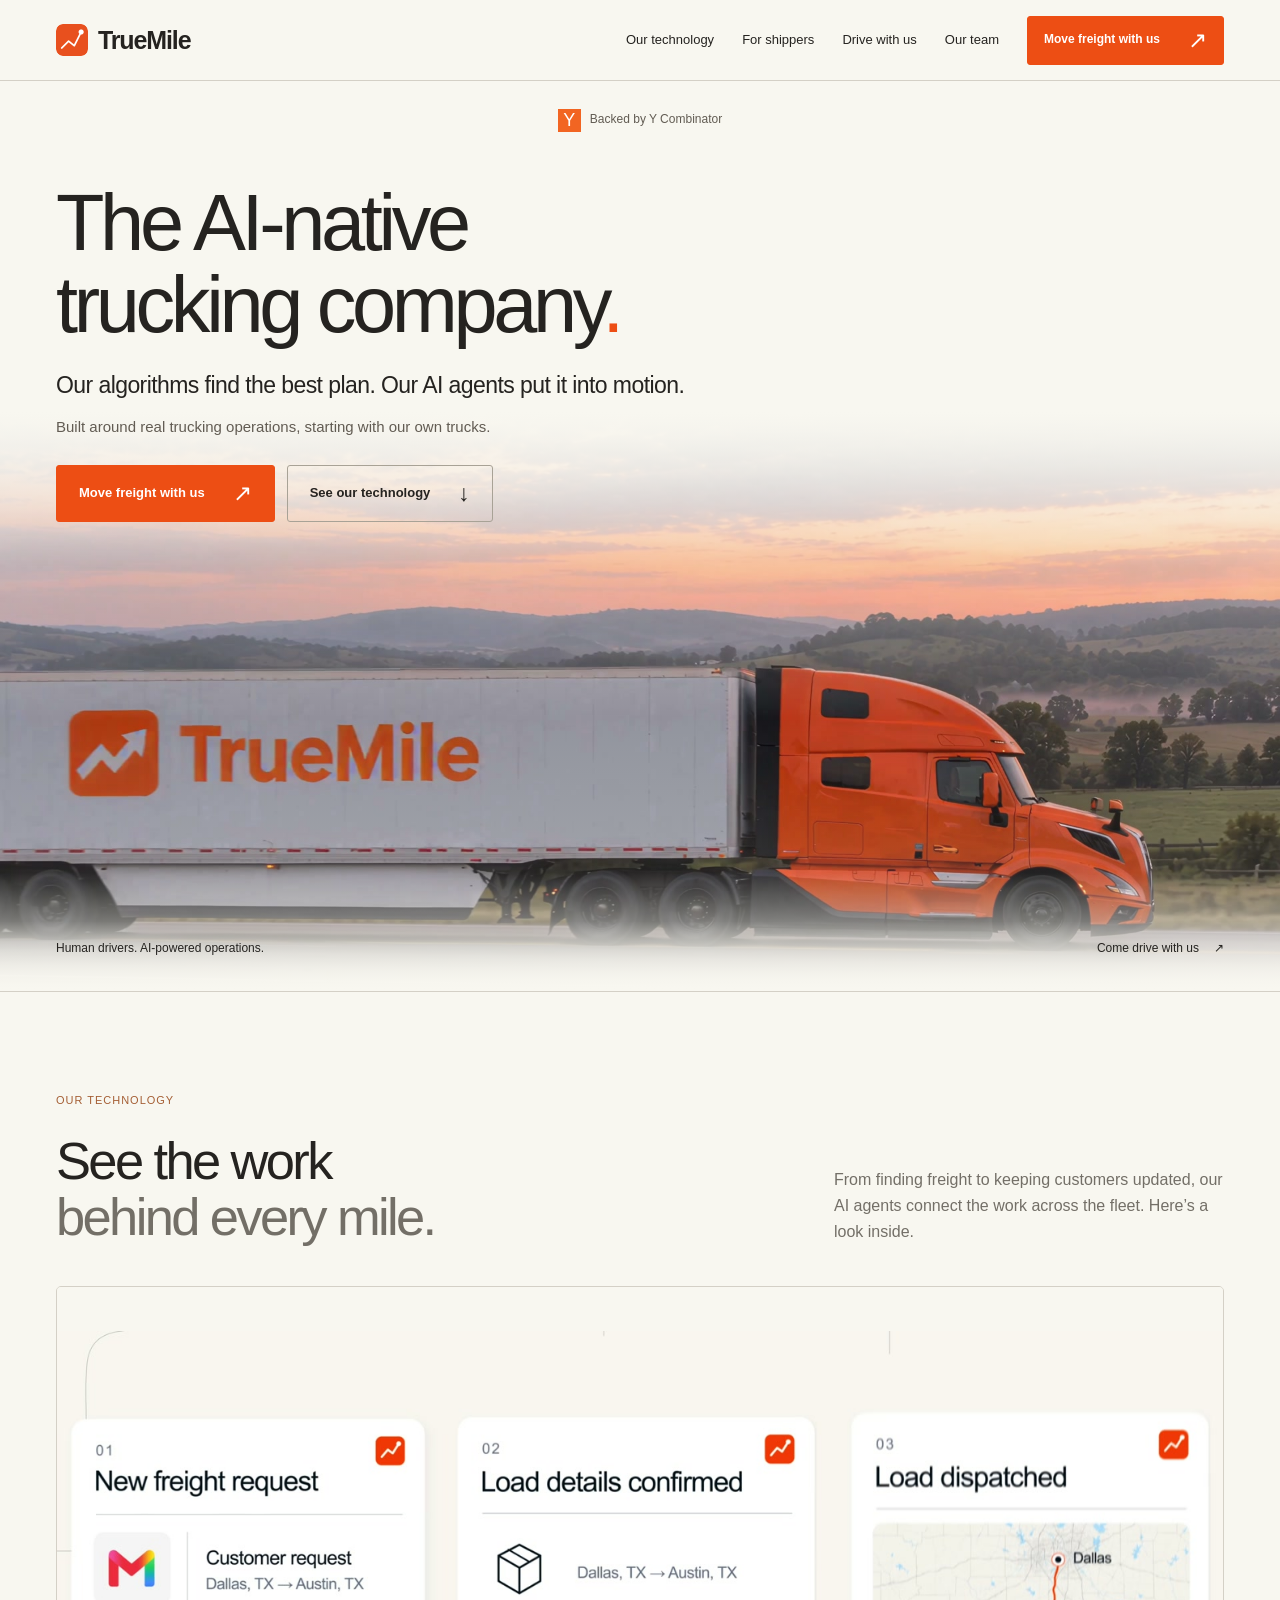
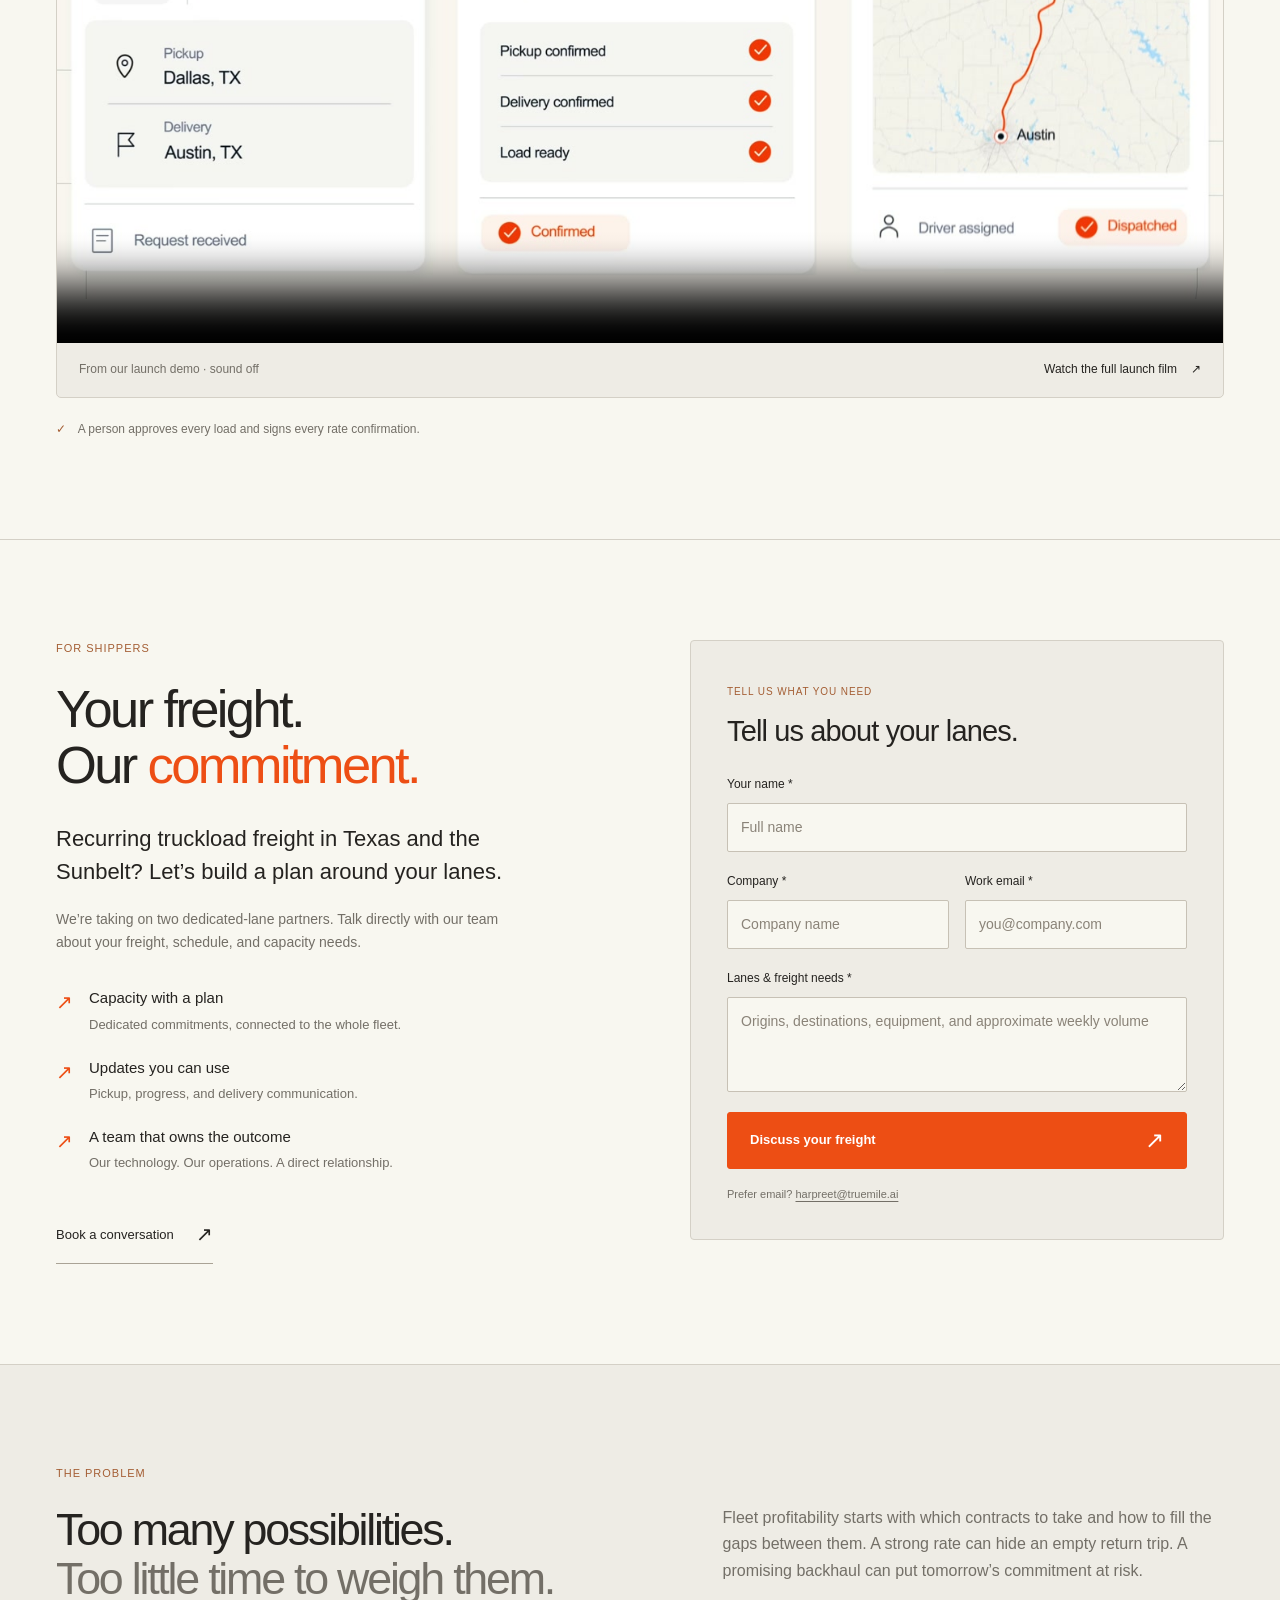
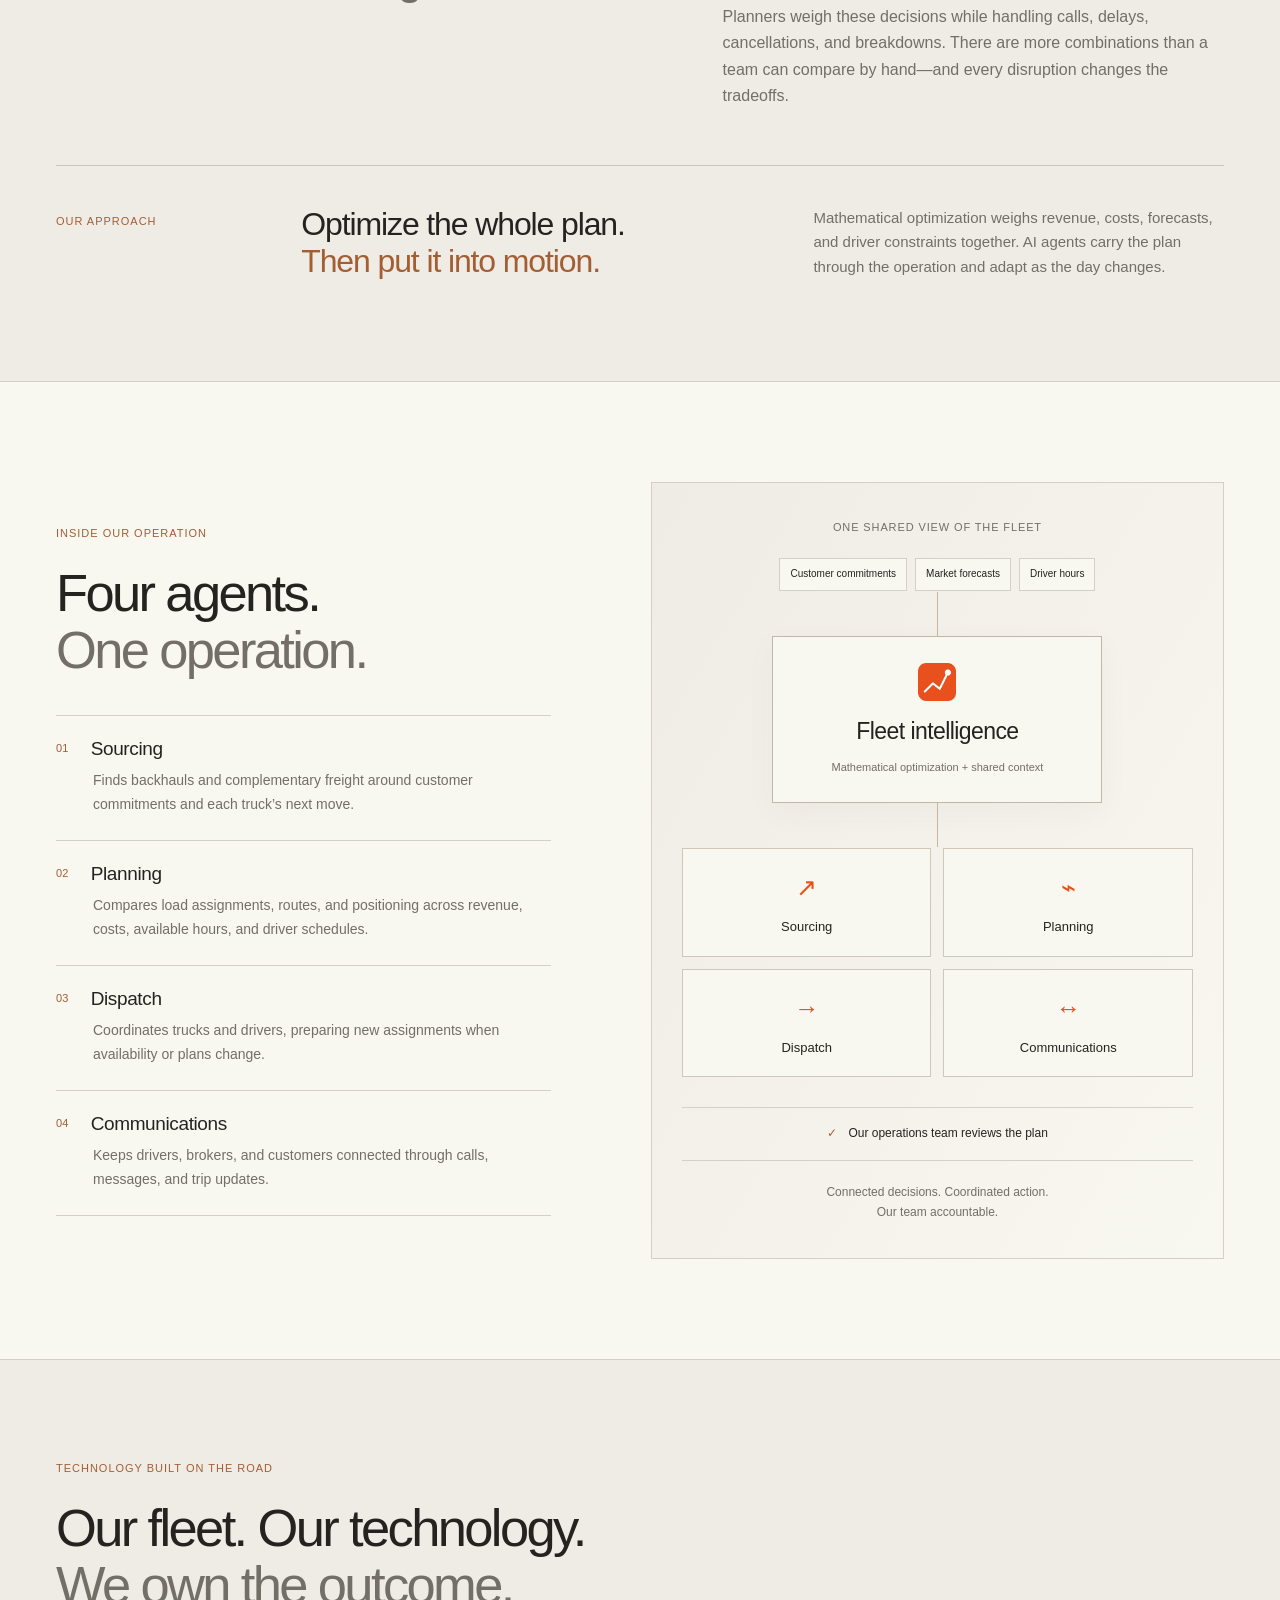
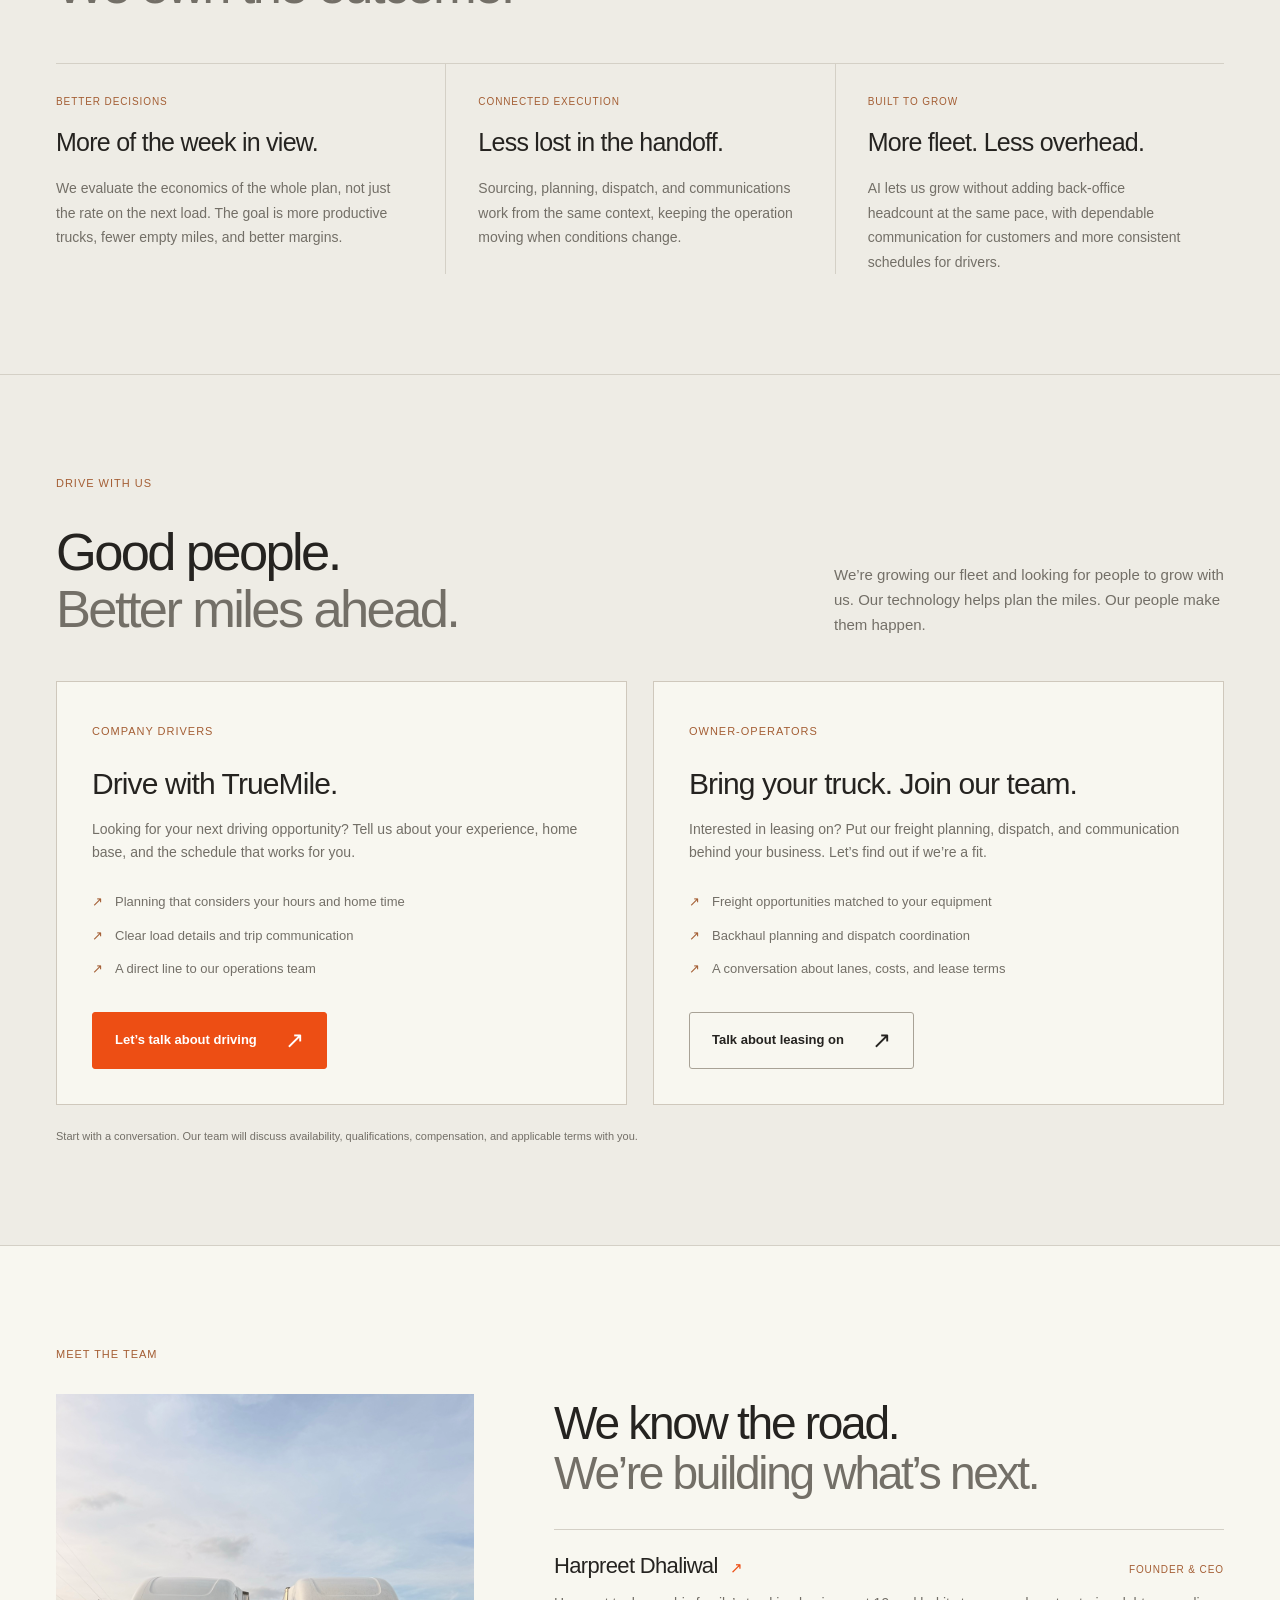
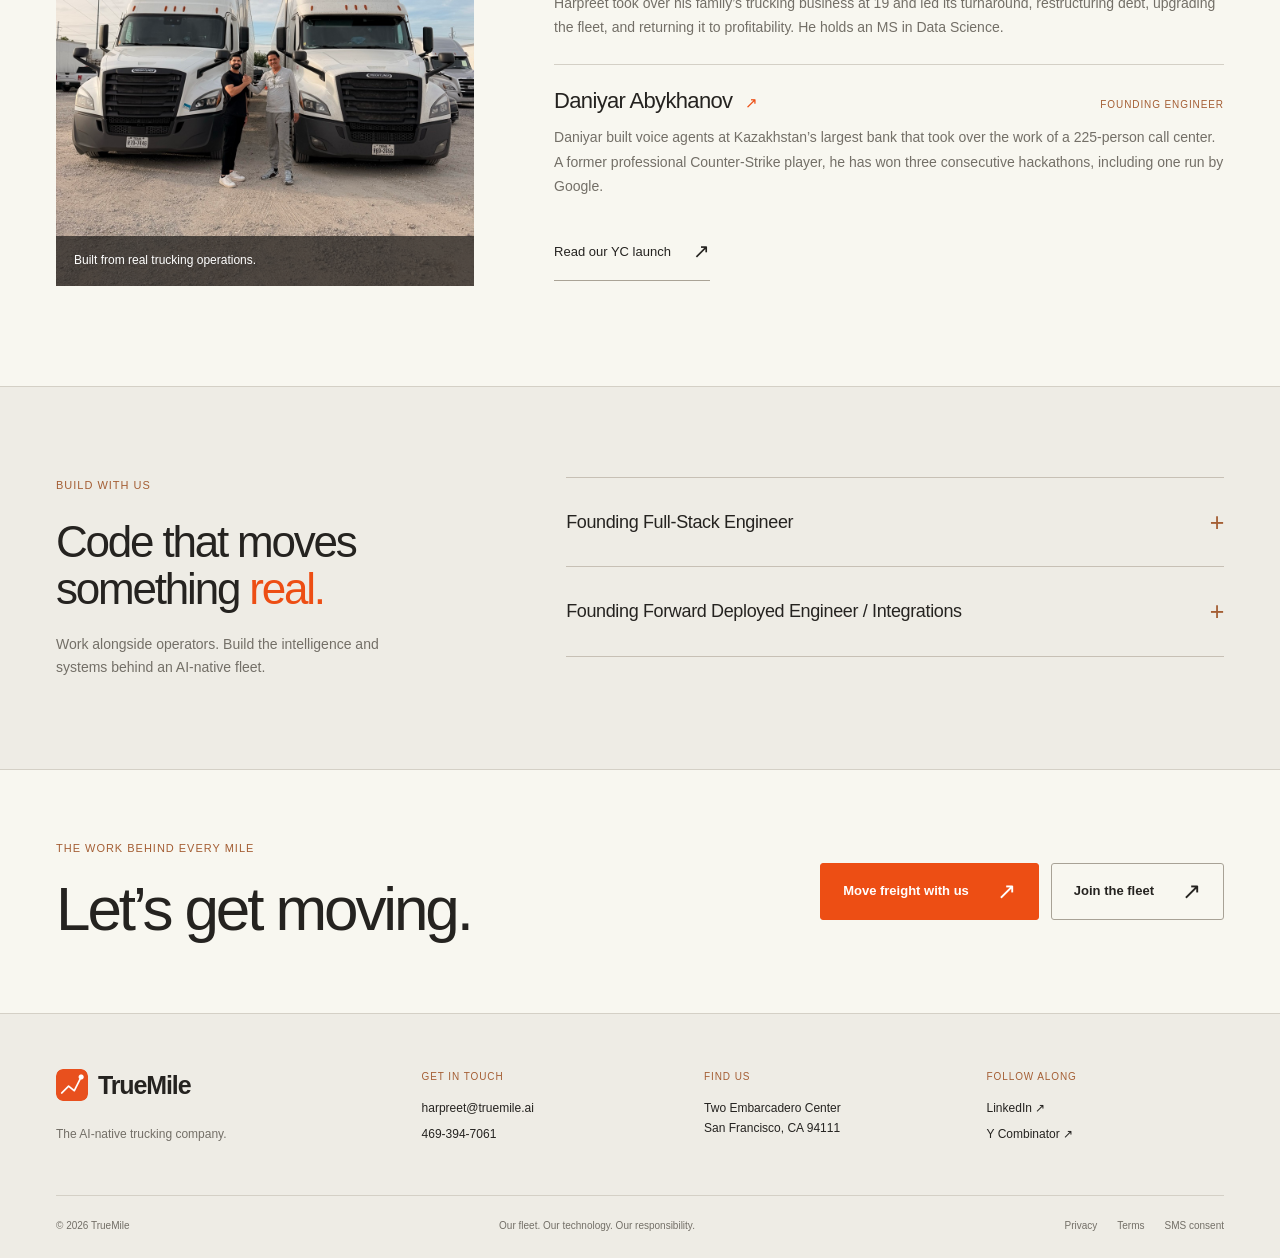
==== commit 19a92523: "Update index.html" ====
--- a/index.html
+++ b/index.html
@@ -1,355 +1,77 @@
 <!doctype html>
 <html lang="en">
 <head>
-<meta charset="utf-8">
-<meta name="viewport" content="width=device-width, initial-scale=1">
-<title>TrueMile — An AI-operated trucking company</title>
-<meta name="description" content="TrueMile is building an AI-operated trucking company. We run our own fleet, using agents to find freight, plan loads, and coordinate drivers and brokers.">
-<meta name="theme-color" content="#f8f7f0">
-<meta property="og:title" content="TrueMile — An AI-operated trucking company">
-<meta property="og:description" content="Our fleet. AI operations. Human drivers. Building toward a more efficient freight network.">
-<meta property="og:type" content="website">
-<meta name="twitter:card" content="summary">
-<link rel="icon" type="image/png" href="[data-uri]">
-<!-- Libre Caslon Display font license
-Copyright 2012 The Libre Caslon Display Authors (https://github.com/impallari/Libre-Caslon-Display)
+<meta charset="utf-8"><meta name="viewport" content="width=device-width,initial-scale=1">
+<title>TrueMile — The AI-native trucking company</title>
+<meta name="description" content="Plan the fleet. Book the freight. Dispatch the driver. TrueMile pairs mathematical optimization with AI execution, starting with our own trucks. Move freight with us or join our growing fleet.">
+<meta name="theme-color" content="#f8f7f0"><meta property="og:title" content="TrueMile — The AI-native trucking company"><meta property="og:description" content="Plan the fleet. Book the freight. Dispatch the driver. Starting with our own trucks."><meta property="og:type" content="website"><meta name="twitter:card" content="summary_large_image">
+<link rel="icon" href="[data-uri]"><style>:root{--paper:#f8f7f0;--ink:#252320;--muted:#736f67;--line:#d4d0c6;--stone:#eeece5;--orange:#ed4e14;--orange-hover:#d9420e;--copper:#a45e34}*{box-sizing:border-box}html{scroll-behavior:smooth;scroll-padding-top:100px}body{margin:0;background:var(--paper);color:var(--ink);font:16px/1.65 Arial,Helvetica,sans-serif;-webkit-font-smoothing:antialiased}body.modal-open{overflow:hidden}button,input,textarea,select{font:inherit}a{color:inherit;text-decoration:none}button{cursor:pointer;color:inherit}button:disabled{opacity:.65;cursor:wait}img{display:block;max-width:100%}[hidden]{display:none!important}button,a,input,textarea,select{touch-action:manipulation}button:focus-visible,a:focus-visible,summary:focus-visible,input:focus-visible,select:focus-visible,textarea:focus-visible{outline:2px solid var(--orange);outline-offset:4px}::selection{background:#f5c9ad}.wrap{width:min(1280px,calc(100% - 112px));margin:auto}h1,h2,h3,p,figure{margin:0}h1,h2,h3{font-weight:400;line-height:1.08;letter-spacing:-.05em}h2{font-size:clamp(36px,4.1vw,58px)}h3{font-size:27px;letter-spacing:-.03em}p{color:var(--muted)}.muted{color:var(--muted)}.orange{color:var(--orange)}.mono,.eyebrow{font-size:11px;font-weight:400;letter-spacing:.09em;line-height:1.5;text-transform:uppercase}.eyebrow{display:block;color:var(--copper);margin-bottom:24px}.button{display:inline-flex;align-items:center;justify-content:space-between;gap:28px;padding:16px 22px;border:1px solid var(--orange);background:var(--orange);color:#fff;font-size:13px;font-weight:600;line-height:1.3;border-radius:3px;transition:background .2s}.button:hover{background:var(--orange-hover);border-color:var(--orange-hover)}.button span{font-size:23px;font-weight:400;line-height:1}.button.small{padding:12px 16px;font-size:12px}.button.secondary,.button.outline{background:transparent;color:var(--ink);border-color:#a8a296}.button.secondary:hover,.button.outline:hover{background:#eae7df;border-color:var(--ink)}.wide{width:100%}.text-link{display:inline-flex;align-items:center;gap:22px;background:none;border:0;border-bottom:1px solid #aaa396;padding:12px 0;font-size:13px;font-weight:500;color:var(--ink)}.text-link:hover{color:var(--orange);border-color:var(--orange)}.text-link span{font-size:20px}.skip{position:fixed;top:-100px;left:20px;z-index:100;background:var(--ink);color:white;padding:12px}.skip:focus{top:10px}.header{position:sticky;top:0;z-index:30;background:#f8f7f0f5;backdrop-filter:blur(16px);border-bottom:1px solid var(--line)}.nav{height:80px;display:flex;justify-content:space-between;align-items:center;gap:24px}.brand{display:inline-flex;align-items:center;gap:10px;font-size:25px;font-weight:600;letter-spacing:-.045em;line-height:1}.brand img{border-radius:7px}.nav nav{display:flex;align-items:center;gap:28px;font-size:13px}.nav nav>a:not(.button):hover{color:var(--orange)}.menu-button{display:none;border:1px solid var(--line);background:transparent;padding:8px 12px;font-size:14px}
+/* Keep the approved hero composition; return its colors to warm paper and orange. */
+.hero{position:relative;isolation:isolate;overflow:hidden;background:var(--paper)}.hero-image{position:absolute;z-index:-3;bottom:0;width:100%;height:45.3125vw;max-height:640px;background:url('[data-uri]') center bottom/cover no-repeat;mask-image:linear-gradient(transparent,#000 27%,#000 88%,transparent)}.hero-shade{position:absolute;inset:0;z-index:-2;background:linear-gradient(180deg,#f8f7f0 0%,#f8f7f0f0 34%,#f8f7f055 52%,transparent 70%,#f8f7f022 87%,#f8f7f0 100%)}.hero-content{min-height:910px;display:flex;flex-direction:column;padding-top:26px}.hero-topline{display:flex;justify-content:center;align-items:center;min-height:26px}.yc{display:inline-flex;align-items:center;gap:9px;font-size:12px;color:#625c53}.yc span{display:inline-flex;align-items:center;justify-content:center;width:23px;height:23px;background:#f26522;color:#fff;font:18px/1 Arial}.hero-layout{margin-top:49px}.hero-copy{max-width:940px}.hero h1{font-size:clamp(62px,6.2vw,91px);line-height:1.03;letter-spacing:-.055em}.hero-promise{font-size:23px;letter-spacing:-.025em;color:var(--ink);margin-top:24px;line-height:1.4}.hero-description{font-size:15px;line-height:1.65;margin-top:13px;max-width:640px;color:#625c53}.hero-actions{display:flex;flex-wrap:wrap;align-items:center;margin-top:26px;gap:12px}.hero-bottom{display:flex;justify-content:space-between;align-items:center;gap:20px;margin-top:auto;padding:35px 0 32px}.hero-bottom p,.hero-bottom a{font-size:12px;color:var(--ink)}.hero-bottom a{display:inline-flex;gap:15px;align-items:center}.hero-bottom a:hover{color:var(--orange)}
+.section{padding:100px 0;border-top:1px solid var(--line)}.section-label{margin-bottom:32px}.section-label .eyebrow{margin:0}.operation-intro{display:grid;grid-template-columns:1.3fr 1fr;align-items:end;gap:80px}.operation-intro p{max-width:390px;justify-self:end;font-size:16px}.product-film{margin-top:40px;border:1px solid var(--line);background:var(--stone);border-radius:5px;overflow:hidden}.product-film video{display:block;width:100%;aspect-ratio:16/9;background:var(--paper);object-fit:contain}.product-film figcaption{padding:17px 22px;display:flex;justify-content:space-between;gap:20px;font-size:12px;color:var(--muted)}.product-film figcaption a{display:inline-flex;gap:14px;color:var(--ink)}.product-film figcaption a:hover{color:var(--orange)}.human-review{font-size:12px;padding:22px 0 0;color:var(--muted)}.human-review span{margin-right:9px;color:var(--copper)}
+/* The planning story and visible, connected agent model. */
+.planning-context{background:var(--stone)}.planning-context>.wrap{display:grid;grid-template-columns:1.15fr 1fr;gap:55px 90px}.context-heading h2{font-size:clamp(36px,3.5vw,51px)}.context-copy{padding-top:40px}.context-copy p{font-size:16px}.context-copy p+p{margin-top:20px}.decision-principle{grid-column:1/-1;border-top:1px solid #cbc6bb;padding-top:40px;display:grid;grid-template-columns:.5fr 1.15fr 1fr;gap:40px;align-items:start}.decision-principle .eyebrow{margin-top:7px}.decision-principle>p{font-size:32px;letter-spacing:-.035em;line-height:1.18;color:var(--ink)}.decision-principle>p span{color:var(--copper)}.decision-principle>div{font-size:15px;color:var(--muted)}.agent-layout{display:grid;grid-template-columns:.95fr 1.1fr;gap:100px;align-items:center}.agent-list{margin-top:36px;border-top:1px solid var(--line)}.agent-list article{padding:23px 0;border-bottom:1px solid var(--line)}.agent-list h3{font-size:19px;letter-spacing:-.02em;display:flex;gap:22px;align-items:center}.agent-list h3 span{font-size:11px;color:var(--copper);letter-spacing:.02em}.agent-list p{font-size:14px;margin:10px 0 0 37px;line-height:1.7}.operation-map{padding:35px 30px;background:linear-gradient(120deg,#eeece5,#f8f7f0);border:1px solid var(--line);position:relative;text-align:center}.map-label{font-size:11px;letter-spacing:.08em;text-transform:uppercase;color:var(--muted)}.context-tags{display:flex;justify-content:center;flex-wrap:wrap;gap:8px;margin:22px 0 45px}.context-tags span{border:1px solid var(--line);background:var(--paper);padding:7px 10px;font-size:10px}.map-core{position:relative;border:1px solid #c2b7a7;background:var(--paper);padding:26px 15px;box-shadow:0 10px 30px #5448300a;max-width:330px;margin:auto}.map-core:before,.map-core:after{content:'';width:1px;height:45px;background:#c4b6a3;position:absolute;left:50%}.map-core:before{bottom:100%}.map-core:after{top:100%}.map-core img{margin:0 auto 12px}.map-core strong{display:block;font-weight:400;font-size:23px;letter-spacing:-.025em}.map-core>span{display:block;font-size:11px;color:var(--muted);margin-top:7px}.map-agents{display:grid;grid-template-columns:1fr 1fr;gap:12px;position:relative;margin-top:45px}.map-agents div{border:1px solid #cfc7b9;background:#f8f7f0;padding:18px 8px;font-size:13px}.map-agents span{display:block;font-size:25px;color:var(--orange);margin-bottom:8px}.map-review{font-size:12px;border-top:1px solid var(--line);border-bottom:1px solid var(--line);padding:16px 0;margin-top:30px}.map-review span{color:var(--copper);margin-right:8px}.operation-map figcaption{font-size:12px;color:var(--muted);line-height:1.65;margin-top:22px}.ownership{background:var(--stone)}.ownership-heading{max-width:900px}.ownership-grid{display:grid;grid-template-columns:repeat(3,1fr);margin-top:50px;border-top:1px solid var(--line)}.ownership-grid article{padding:30px 32px 0 0}.ownership-grid article+article{border-left:1px solid var(--line);padding-left:32px}.ownership-grid .eyebrow{font-size:10px;margin-bottom:20px}.ownership-grid h3{font-size:25px;margin-bottom:20px}.ownership-grid p{font-size:14px;line-height:1.75}
+.shipper-grid{display:grid;grid-template-columns:1fr 1fr;gap:100px;align-items:start}.shipper-grid h2{margin-bottom:28px}.shipper-grid .lead{font-size:22px;color:var(--ink);line-height:1.5;margin-bottom:20px;max-width:510px}.shipper-grid p:not(.lead){font-size:14px;max-width:480px}.shipper-points{display:grid;gap:20px;margin:32px 0}.shipper-points>div{display:flex;gap:16px}.shipper-points>div>span:first-child{color:var(--orange);font-size:20px}.shipper-points strong{display:block;font-weight:500;font-size:15px;color:var(--ink)}.shipper-points small{display:block;font-size:13px;color:var(--muted);margin-top:3px}.inquiry-form{background:var(--stone);border:1px solid var(--line);padding:36px;border-radius:4px}.form-heading{padding-bottom:28px}.form-heading .mono{color:var(--copper);font-size:10px}.form-heading h3{font-size:29px;margin-top:12px}.field{margin-bottom:20px;min-width:0}.field label{display:block;font-size:12px;margin-bottom:8px}.field label span{color:var(--muted);font-size:11px}.field input,.field textarea,.field select{display:block;width:100%;padding:12px 13px;border:1px solid #c7c1b5;background:var(--paper);color:var(--ink);border-radius:2px;font-size:14px;min-width:0}.field input::placeholder,.field textarea::placeholder{color:#8a8378}.field textarea{resize:vertical}.field small{font-size:11px;color:var(--muted)}.form-row{display:grid;grid-template-columns:1fr 1fr;gap:16px}.form-note{font-size:11px!important;margin-top:17px;line-height:1.6}.form-note a{text-decoration:underline;text-underline-offset:3px}.form-status{font-size:13px;margin-top:14px}.form-status:empty{display:none}.form-status.error{color:#a12e13}.form-status.success{color:#386447}.honeypot{position:absolute;left:-10000px;width:1px;height:1px;overflow:hidden}
+.drive{padding:100px 0;background:var(--stone);border-top:1px solid var(--line)}.drive-heading{display:flex;align-items:end;justify-content:space-between;gap:70px}.drive-heading p{max-width:390px;font-size:15px}.driver-options{display:grid;grid-template-columns:1fr 1fr;gap:26px;margin-top:44px}.driver-options article{border:1px solid #cfc8bc;background:var(--paper);padding:35px}.driver-options .mono{color:var(--copper);font-size:11px}.driver-options h3{font-size:30px;margin:24px 0 18px}.driver-options p{font-size:14px}.driver-options ul{list-style:none;padding:0;display:grid;gap:12px;font-size:13px;margin:27px 0 32px;color:var(--muted)}.driver-options li:before{content:'↗';color:var(--copper);margin-right:12px}.driver-note{font-size:11px;margin-top:22px}.team-layout{display:grid;grid-template-columns:.78fr 1.25fr;gap:80px;align-items:center}.team-photo{aspect-ratio:.85;position:relative;overflow:hidden}.team-photo img{width:100%;height:100%;object-fit:cover}.team-photo figcaption{position:absolute;bottom:0;left:0;right:0;background:#252320bc;color:#fff;padding:15px 18px;font-size:12px}.team h2{font-size:clamp(34px,3.6vw,52px);margin-bottom:30px}.person{border-top:1px solid var(--line);padding:24px 0}.person-title{display:flex;justify-content:space-between;align-items:baseline;gap:15px;margin-bottom:13px;flex-wrap:wrap}.person h3{font-size:22px}.person h3 span{font-size:15px;color:var(--orange);margin-left:7px}.person .mono{font-size:10px;color:var(--copper)}.person p{font-size:14px;line-height:1.75}.builders{background:var(--stone);padding:90px 0;border-top:1px solid var(--line)}.builders>.wrap{display:grid;grid-template-columns:.85fr 1.3fr;gap:80px}.builders h2{font-size:44px;margin:20px 0}.builders-head p{font-size:14px;max-width:350px}.jobs details{border-top:1px solid #c7c0b5}.jobs details:last-child{border-bottom:1px solid #c7c0b5}.jobs summary{list-style:none;display:flex;justify-content:space-between;align-items:center;gap:24px;padding:26px 0;cursor:pointer;font-size:18px;line-height:1.45;letter-spacing:-.02em}.jobs summary::-webkit-details-marker{display:none}.jobs summary>span:last-child{color:var(--copper);font-size:25px}.jobs details[open] summary>span:last-child{transform:rotate(45deg)}.jobs details>div{padding-bottom:27px}.jobs p{font-size:14px}.jobs .mono{display:block;font-size:9px;margin-top:18px;color:var(--muted)}.jobs .text-link{margin-top:16px}.closing{padding:70px 0;border-top:1px solid var(--line)}.closing>.wrap{display:flex;justify-content:space-between;align-items:center;gap:40px}.closing h2{font-size:62px}.closing .eyebrow{margin-bottom:20px}.closing-actions{display:flex;flex-wrap:wrap;gap:12px}footer{padding:55px 0 24px;border-top:1px solid var(--line);background:#eeece5}.footer-top{display:grid;grid-template-columns:1.35fr 1fr 1fr 1fr;gap:45px}.footer-top p{font-size:12px;margin-top:15px}.footer-top>div>.mono{display:block;font-size:10px;color:var(--copper);margin-bottom:15px}.footer-top>div>a:not(.brand){display:block;font-size:12px;margin:6px 0}.footer-top address{font-size:12px;font-style:normal}.footer-top>div>a:hover{color:var(--orange)}.footer-bottom{border-top:1px solid var(--line);display:flex;justify-content:space-between;gap:24px;margin-top:44px;padding-top:22px;font-size:10px;color:var(--muted)}.footer-bottom nav{display:flex;gap:20px}dialog{background:var(--paper);color:var(--ink);padding:30px;border:1px solid var(--line);border-radius:5px;width:min(590px,calc(100% - 28px));max-height:calc(100dvh - 40px);overflow:auto}dialog::backdrop{background:#252320aa;backdrop-filter:blur(7px)}.dialog-header{display:flex;justify-content:space-between;align-items:center;gap:20px;margin-bottom:22px}.dialog-header .eyebrow{margin:0}.close-dialog{border:1px solid #c7c0b5;background:transparent;width:34px;height:34px;border-radius:50%;font-size:23px;line-height:1;flex-shrink:0}.close-dialog:hover{background:var(--stone)}dialog>h2{font-size:32px}dialog>p{font-size:13px;margin:15px 0 25px}dialog form{margin-top:23px}
+@media(min-width:1600px){.hero-content{min-height:980px}.hero-image{max-height:740px}}
+@media(max-width:1150px){.wrap{width:calc(100% - 72px)}.nav nav{gap:18px}.hero-content{min-height:880px}.hero h1{font-size:76px}.hero-promise{font-size:21px}.hero-image{height:550px;background-size:auto 100%;background-position:68% bottom}.agent-layout{gap:50px}.shipper-grid{gap:55px}.team-layout{gap:45px}.team h2{font-size:40px}.operation-map{padding:30px 20px}.planning-context>.wrap{gap:45px}.decision-principle{grid-template-columns:.4fr 1fr 1fr;gap:24px}.driver-options article{padding:28px}}
+@media(max-width:900px){.nav{height:70px}.menu-button{display:block}.nav nav{display:none;position:absolute;top:70px;left:0;right:0;padding:24px 36px;background:var(--paper);border-bottom:1px solid var(--line);box-shadow:0 12px 25px #25232010}.nav nav.open{display:flex;flex-direction:column;align-items:stretch;gap:20px}.hero-content{min-height:900px}.hero-layout{margin-top:43px}.hero h1{font-size:clamp(54px,8.7vw,76px)}.hero-promise{font-size:20px;max-width:600px}.hero-description{font-size:14px;max-width:520px}.hero-image{height:500px;max-height:none;background-position:70% bottom}.hero-shade{background:linear-gradient(180deg,#f8f7f0 0%,#f8f7f0f2 40%,#f8f7f055 57%,transparent 74%,#f8f7f055 90%,#f8f7f0 100%)}.section,.drive{padding:75px 0}.operation-intro{grid-template-columns:1fr;gap:24px}.operation-intro p{justify-self:start;max-width:560px}.planning-context>.wrap{grid-template-columns:1fr;gap:28px}.context-copy{padding:0;max-width:700px}.decision-principle{grid-template-columns:1fr 1fr;margin-top:12px}.decision-principle .eyebrow{grid-column:1/-1;margin:0}.agent-layout{grid-template-columns:1fr 1fr;gap:32px}.agent-list p{margin-left:0;font-size:13px}.map-agents div{font-size:11px}.context-tags{gap:5px}.context-tags span{font-size:9px;padding:5px}.map-core strong{font-size:20px}.map-core>span{font-size:10px}.ownership-grid{gap:0}.ownership-grid article{padding-right:20px}.ownership-grid article+article{padding-left:20px}.ownership-grid h3{font-size:22px}.ownership-grid p{font-size:13px}.shipper-grid{grid-template-columns:1fr;gap:40px}.inquiry-form{width:100%;max-width:650px}.shipper-grid p:not(.lead){max-width:620px}.drive-heading{display:block}.drive-heading p{max-width:550px;margin-top:24px}.driver-options article{padding:26px}.driver-options h3{font-size:27px}.driver-options .button{font-size:12px;padding:14px 15px;gap:14px}.team-layout{grid-template-columns:.7fr 1fr;gap:30px}.team-photo{aspect-ratio:.65}.team h2{font-size:34px}.person-title{display:block}.person .mono{display:block;margin-top:8px}.builders>.wrap{grid-template-columns:1fr;gap:35px}.builders-head p{max-width:600px}.closing>.wrap{display:block}.closing-actions{margin-top:28px}.footer-top{grid-template-columns:1fr 1fr;gap:35px}.footer-bottom>span:nth-child(2){display:none}}
+@media(max-width:580px){.wrap{width:calc(100% - 40px)}.brand{font-size:24px}.brand img{width:29px;height:29px}.hero-content{min-height:845px;padding-top:24px}.yc{font-size:11px}.hero-layout{margin-top:44px}.hero h1{font-size:clamp(40px,10.6vw,60px);line-height:1.06}.hero-promise{font-size:19px;max-width:340px;margin-top:24px;line-height:1.45}.hero-description{font-size:13px;max-width:340px;line-height:1.7;margin-top:16px}.hero-description br{display:none}.hero-actions{margin-top:24px;gap:10px}.hero-actions .button{padding:14px;font-size:12px;gap:15px}.hero-image{height:380px;bottom:35px;background-size:auto 100%;background-position:71% bottom;mask-image:linear-gradient(transparent,#000 30%,#000 82%,transparent)}.hero-shade{background:linear-gradient(180deg,#f8f7f0 0%,#f8f7f0f5 47%,#f8f7f040 66%,transparent 78%,#f8f7f099 93%,#f8f7f0 100%)}.hero-bottom{padding:30px 0 25px;gap:18px;align-items:start}.hero-bottom p,.hero-bottom a{font-size:10px}.hero-bottom p{max-width:150px}.hero-bottom a{gap:8px}.section,.drive,.builders{padding:58px 0}h2,.context-heading h2{font-size:37px}.eyebrow{font-size:10px;margin-bottom:18px}.operation-intro p{font-size:14px}.product-film{margin-top:28px}.product-film figcaption{padding:14px;display:block;font-size:11px}.product-film figcaption a{margin-top:8px}.human-review{font-size:11px;display:flex;gap:8px}.human-review span{margin:0}.context-copy p{font-size:14px}.decision-principle{grid-template-columns:1fr;gap:20px;padding-top:28px}.decision-principle>p{font-size:31px}.decision-principle>div{font-size:14px}.agent-layout{grid-template-columns:1fr;gap:35px}.agent-list{margin-top:28px}.agent-list p{font-size:14px;margin-left:36px}.operation-map{padding:28px 20px}.map-agents div{font-size:13px}.context-tags span{font-size:10px}.ownership-grid{grid-template-columns:1fr;margin-top:30px}.ownership-grid article,.ownership-grid article+article{padding:25px 0;border-left:0;border-bottom:1px solid var(--line)}.ownership-grid .eyebrow{margin-bottom:15px}.ownership-grid h3{font-size:26px;margin-bottom:13px}.ownership-grid p{font-size:14px}.shipper-grid .lead{font-size:19px}.inquiry-form{padding:25px 20px}.form-heading h3{font-size:27px}.form-row{grid-template-columns:1fr;gap:0}.field input,.field textarea,.field select{font-size:16px}.driver-options{grid-template-columns:1fr;margin-top:30px}.driver-options article{padding:27px 23px}.driver-options h3{font-size:29px}.drive-heading p{font-size:14px}.driver-options ul{font-size:12px}.team-layout{grid-template-columns:1fr;gap:30px}.team-photo{aspect-ratio:1.1}.team-photo img{object-position:50% 65%}.team h2{font-size:37px}.person h3{font-size:22px}.person p{font-size:14px}.builders h2{font-size:39px}.jobs summary{font-size:16px;padding:23px 0}.jobs .mono{font-size:8px}.closing{padding:49px 0}.closing h2{font-size:46px}.closing-actions .button{font-size:12px;padding:14px 15px;gap:20px}.footer-top{gap:30px 15px}.footer-top>div:first-child{grid-column:1/-1}.footer-top>div>.mono{font-size:9px}.footer-top address,.footer-top>div>a:not(.brand){font-size:11px}.footer-bottom{flex-wrap:wrap;gap:17px;margin-top:30px;font-size:9px}.footer-bottom nav{gap:16px}dialog{padding:23px 18px;max-height:calc(100dvh - 24px)}dialog>h2{font-size:30px}}
+@media(prefers-reduced-motion:reduce){html{scroll-behavior:auto}*,*:before,*:after{animation:none!important;transition:none!important}}
+@media(max-width:580px){.product-film figcaption>span{display:block}}
 
-This Font Software is licensed under the SIL Open Font License, Version 1.1.
-This license is copied below, and is also available with a FAQ at:
-http://scripts.sil.org/OFL
-
-
-—————————————————————————————-
-SIL OPEN FONT LICENSE Version 1.1 - 26 February 2007
-—————————————————————————————-
-
-PREAMBLE
-The goals of the Open Font License (OFL) are to stimulate worldwide
-development of collaborative font projects, to support the font creation
-efforts of academic and linguistic communities, and to provide a free and
-open framework in which fonts may be shared and improved in partnership
-with others.
-
-The OFL allows the licensed fonts to be used, studied, modified and
-redistributed freely as long as they are not sold by themselves. The
-fonts, including any derivative works, can be bundled, embedded, 
-redistributed and/or sold with any software provided that any reserved
-names are not used by derivative works. The fonts and derivatives,
-however, cannot be released under any other type of license. The
-requirement for fonts to remain under this license does not apply
-to any document created using the fonts or their derivatives.
-
-DEFINITIONS
-"Font Software" refers to the set of files released by the Copyright
-Holder(s) under this license and clearly marked as such. This may
-include source files, build scripts and documentation.
-
-"Reserved Font Name" refers to any names specified as such after the
-copyright statement(s).
-
-"Original Version" refers to the collection of Font Software components as
-distributed by the Copyright Holder(s).
-
-"Modified Version" refers to any derivative made by adding to, deleting,
-or substituting — in part or in whole — any of the components of the
-Original Version, by changing formats or by porting the Font Software to a
-new environment.
-
-"Author" refers to any designer, engineer, programmer, technical
-writer or other person who contributed to the Font Software.
-
-PERMISSION & CONDITIONS
-Permission is hereby granted, free of charge, to any person obtaining
-a copy of the Font Software, to use, study, copy, merge, embed, modify,
-redistribute, and sell modified and unmodified copies of the Font
-Software, subject to the following conditions:
-
-1) Neither the Font Software nor any of its individual components,
-in Original or Modified Versions, may be sold by itself.
-
-2) Original or Modified Versions of the Font Software may be bundled,
-redistributed and/or sold with any software, provided that each copy
-contains the above copyright notice and this license. These can be
-included either as stand-alone text files, human-readable headers or
-in the appropriate machine-readable metadata fields within text or
-binary files as long as those fields can be easily viewed by the user.
-
-3) No Modified Version of the Font Software may use the Reserved Font
-Name(s) unless explicit written permission is granted by the corresponding
-Copyright Holder. This restriction only applies to the primary font name as
-presented to the users.
-
-4) The name(s) of the Copyright Holder(s) or the Author(s) of the Font
-Software shall not be used to promote, endorse or advertise any
-Modified Version, except to acknowledge the contribution(s) of the
-Copyright Holder(s) and the Author(s) or with their explicit written
-permission.
-
-5) The Font Software, modified or unmodified, in part or in whole,
-must be distributed entirely under this license, and must not be
-distributed under any other license. The requirement for fonts to
-remain under this license does not apply to any document created
-using the Font Software.
-
-TERMINATION
-This license becomes null and void if any of the above conditions are
-not met.
-
-DISCLAIMER
-THE FONT SOFTWARE IS PROVIDED "AS IS", WITHOUT WARRANTY OF ANY KIND,
-EXPRESS OR IMPLIED, INCLUDING BUT NOT LIMITED TO ANY WARRANTIES OF
-MERCHANTABILITY, FITNESS FOR A PARTICULAR PURPOSE AND NONINFRINGEMENT
-OF COPYRIGHT, PATENT, TRADEMARK, OR OTHER RIGHT. IN NO EVENT SHALL THE
-COPYRIGHT HOLDER BE LIABLE FOR ANY CLAIM, DAMAGES OR OTHER LIABILITY,
-INCLUDING ANY GENERAL, SPECIAL, INDIRECT, INCIDENTAL, OR CONSEQUENTIAL
-DAMAGES, WHETHER IN AN ACTION OF CONTRACT, TORT OR OTHERWISE, ARISING
-FROM, OUT OF THE USE OR INABILITY TO USE THE FONT SOFTWARE OR FROM
-OTHER DEALINGS IN THE FONT SOFTWARE.
-
--->
-<!-- Instrument Serif font license
-Copyright 2022 The Instrument Serif Project Authors (https://github.com/Instrument/instrument-serif)
-
-This Font Software is licensed under the SIL Open Font License, Version 1.1.
-This license is copied below, and is also available with a FAQ at:
-https://scripts.sil.org/OFL
-
-
------------------------------------------------------------
-SIL OPEN FONT LICENSE Version 1.1 - 26 February 2007
------------------------------------------------------------
-
-PREAMBLE
-The goals of the Open Font License (OFL) are to stimulate worldwide
-development of collaborative font projects, to support the font creation
-efforts of academic and linguistic communities, and to provide a free and
-open framework in which fonts may be shared and improved in partnership
-with others.
-
-The OFL allows the licensed fonts to be used, studied, modified and
-redistributed freely as long as they are not sold by themselves. The
-fonts, including any derivative works, can be bundled, embedded, 
-redistributed and/or sold with any software provided that any reserved
-names are not used by derivative works. The fonts and derivatives,
-however, cannot be released under any other type of license. The
-requirement for fonts to remain under this license does not apply
-to any document created using the fonts or their derivatives.
-
-DEFINITIONS
-"Font Software" refers to the set of files released by the Copyright
-Holder(s) under this license and clearly marked as such. This may
-include source files, build scripts and documentation.
-
-"Reserved Font Name" refers to any names specified as such after the
-copyright statement(s).
-
-"Original Version" refers to the collection of Font Software components as
-distributed by the Copyright Holder(s).
-
-"Modified Version" refers to any derivative made by adding to, deleting,
-or substituting -- in part or in whole -- any of the components of the
-Original Version, by changing formats or by porting the Font Software to a
-new environment.
-
-"Author" refers to any designer, engineer, programmer, technical
-writer or other person who contributed to the Font Software.
-
-PERMISSION & CONDITIONS
-Permission is hereby granted, free of charge, to any person obtaining
-a copy of the Font Software, to use, study, copy, merge, embed, modify,
-redistribute, and sell modified and unmodified copies of the Font
-Software, subject to the following conditions:
-
-1) Neither the Font Software nor any of its individual components,
-in Original or Modified Versions, may be sold by itself.
-
-2) Original or Modified Versions of the Font Software may be bundled,
-redistributed and/or sold with any software, provided that each copy
-contains the above copyright notice and this license. These can be
-included either as stand-alone text files, human-readable headers or
-in the appropriate machine-readable metadata fields within text or
-binary files as long as those fields can be easily viewed by the user.
-
-3) No Modified Version of the Font Software may use the Reserved Font
-Name(s) unless explicit written permission is granted by the corresponding
-Copyright Holder. This restriction only applies to the primary font name as
-presented to the users.
-
-4) The name(s) of the Copyright Holder(s) or the Author(s) of the Font
-Software shall not be used to promote, endorse or advertise any
-Modified Version, except to acknowledge the contribution(s) of the
-Copyright Holder(s) and the Author(s) or with their explicit written
-permission.
-
-5) The Font Software, modified or unmodified, in part or in whole,
-must be distributed entirely under this license, and must not be
-distributed under any other license. The requirement for fonts to
-remain under this license does not apply to any document created
-using the Font Software.
-
-TERMINATION
-This license becomes null and void if any of the above conditions are
-not met.
-
-DISCLAIMER
-THE FONT SOFTWARE IS PROVIDED "AS IS", WITHOUT WARRANTY OF ANY KIND,
-EXPRESS OR IMPLIED, INCLUDING BUT NOT LIMITED TO ANY WARRANTIES OF
-MERCHANTABILITY, FITNESS FOR A PARTICULAR PURPOSE AND NONINFRINGEMENT
-OF COPYRIGHT, PATENT, TRADEMARK, OR OTHER RIGHT. IN NO EVENT SHALL THE
-COPYRIGHT HOLDER BE LIABLE FOR ANY CLAIM, DAMAGES OR OTHER LIABILITY,
-INCLUDING ANY GENERAL, SPECIAL, INDIRECT, INCIDENTAL, OR CONSEQUENTIAL
-DAMAGES, WHETHER IN AN ACTION OF CONTRACT, TORT OR OTHERWISE, ARISING
-FROM, OUT OF THE USE OR INABILITY TO USE THE FONT SOFTWARE OR FROM
-OTHER DEALINGS IN THE FONT SOFTWARE.
-
--->
-<style>
-@font-face{font-family:"Instrument Serif";src:url("[data-uri]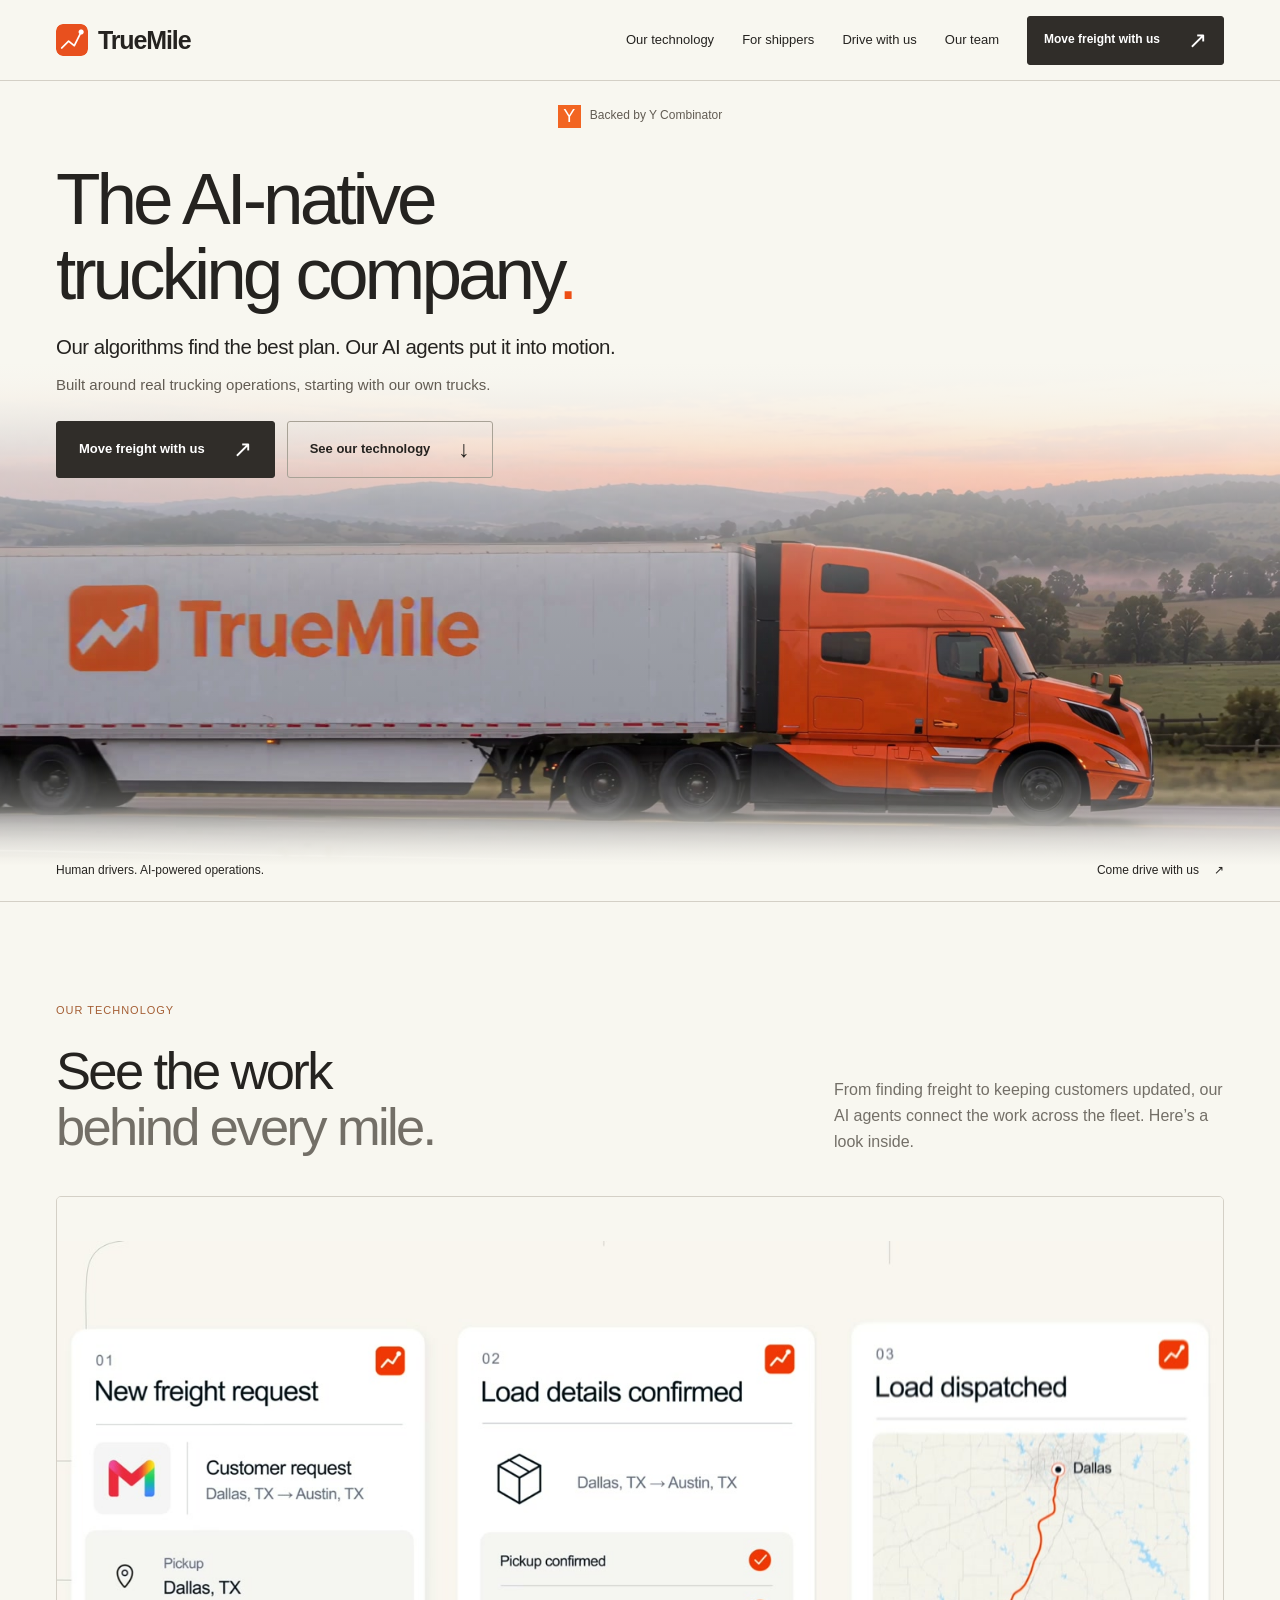
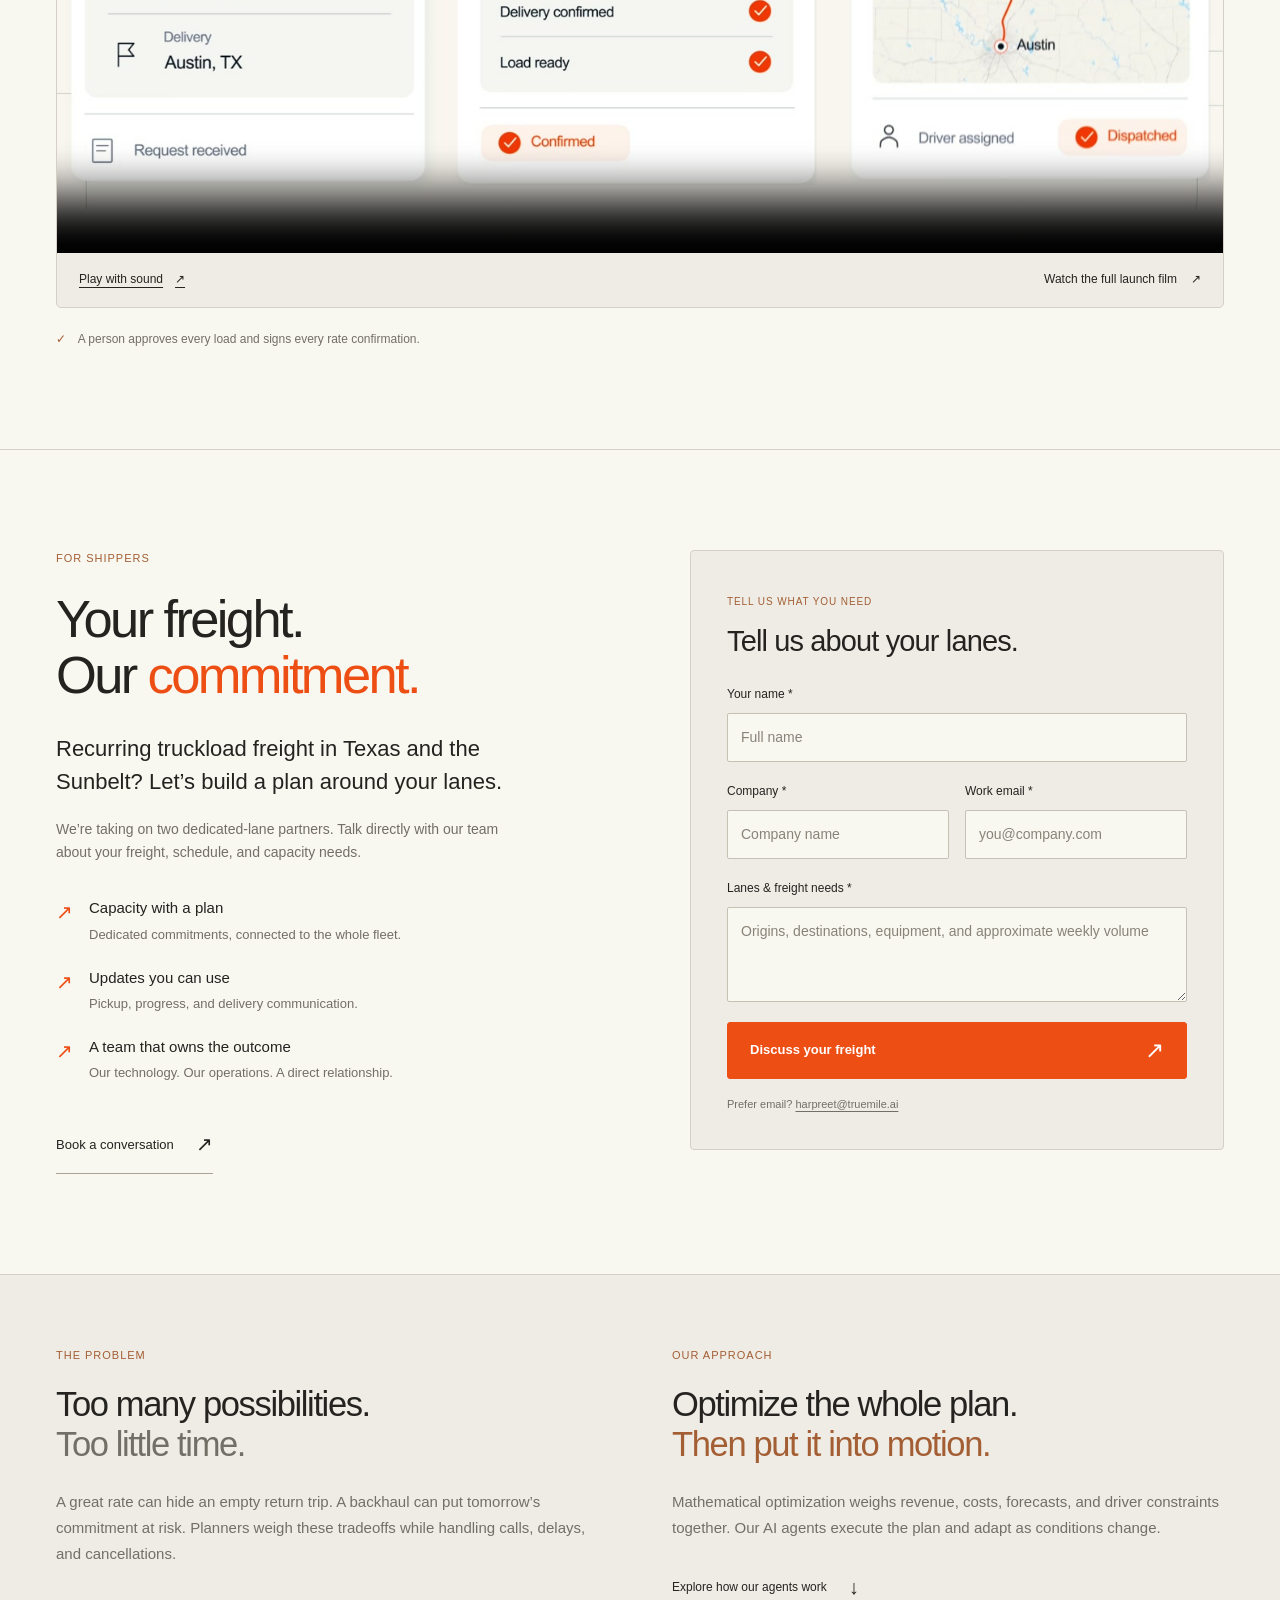
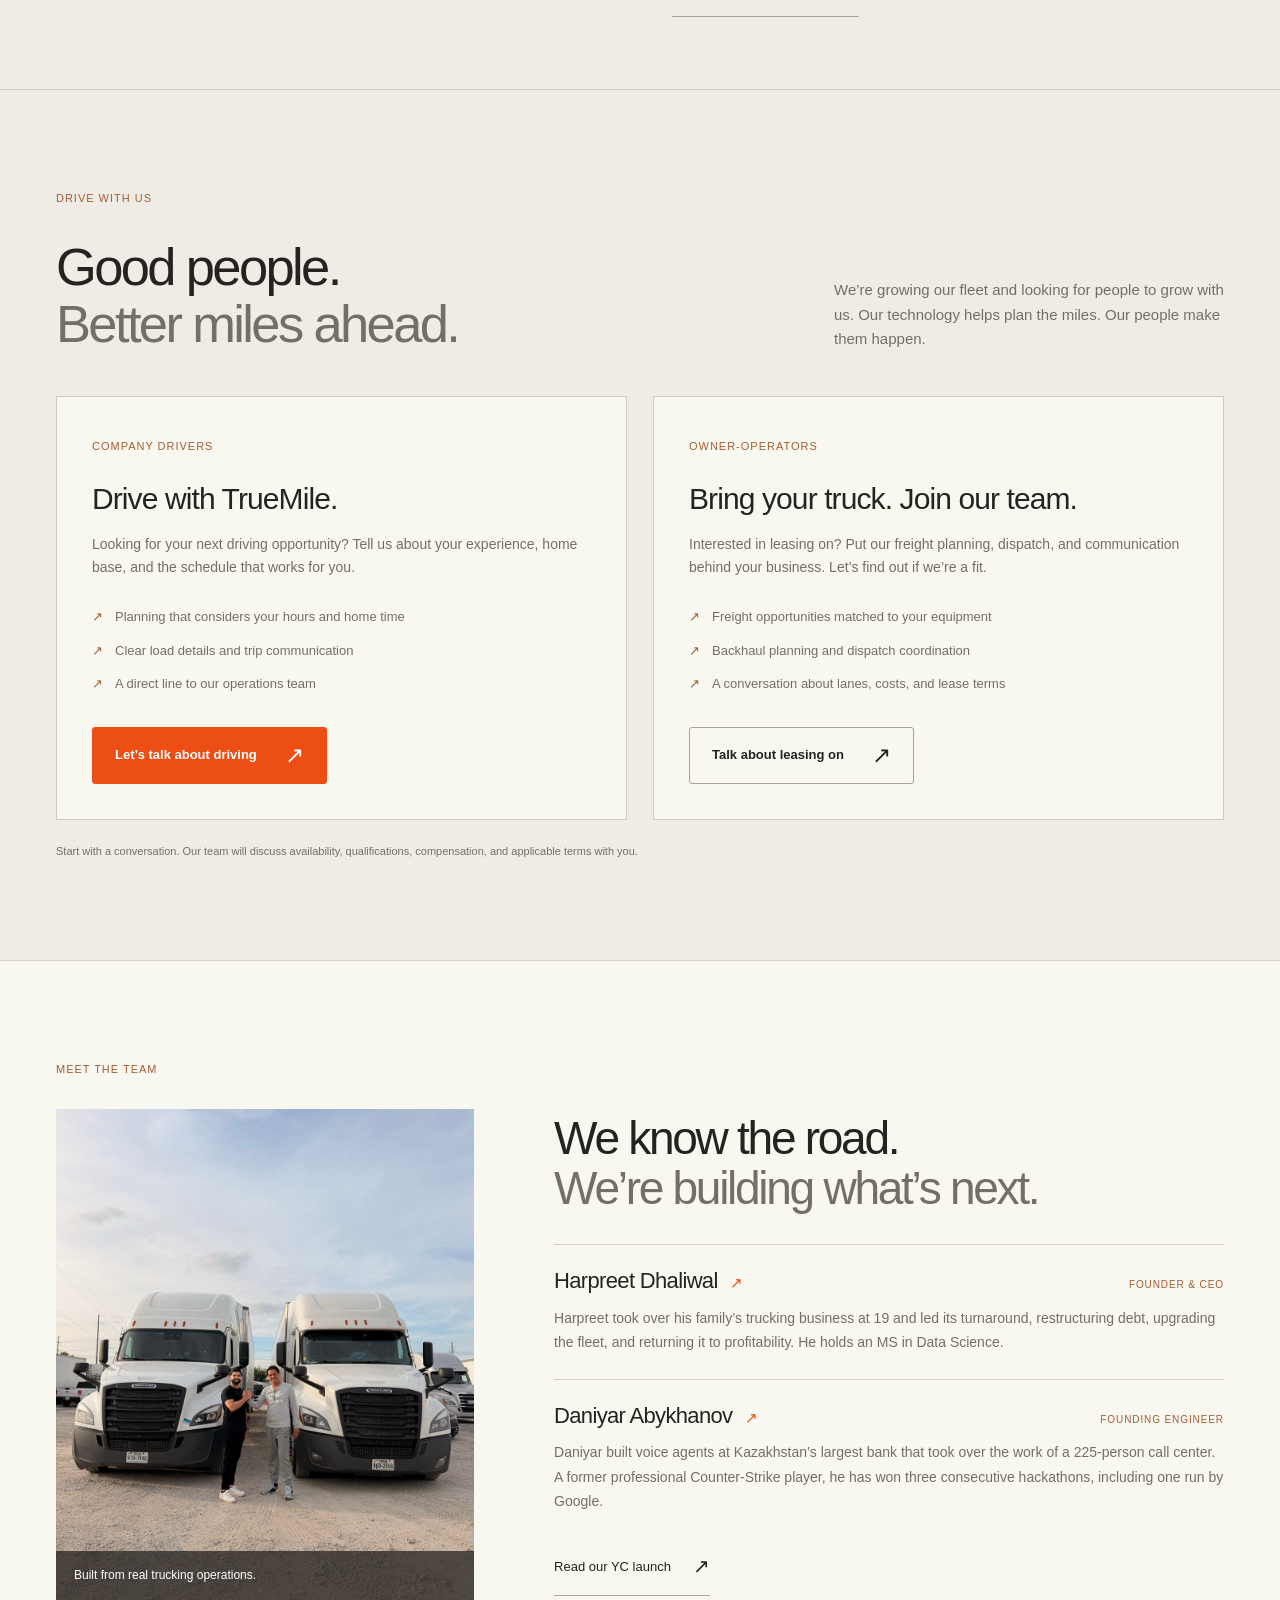
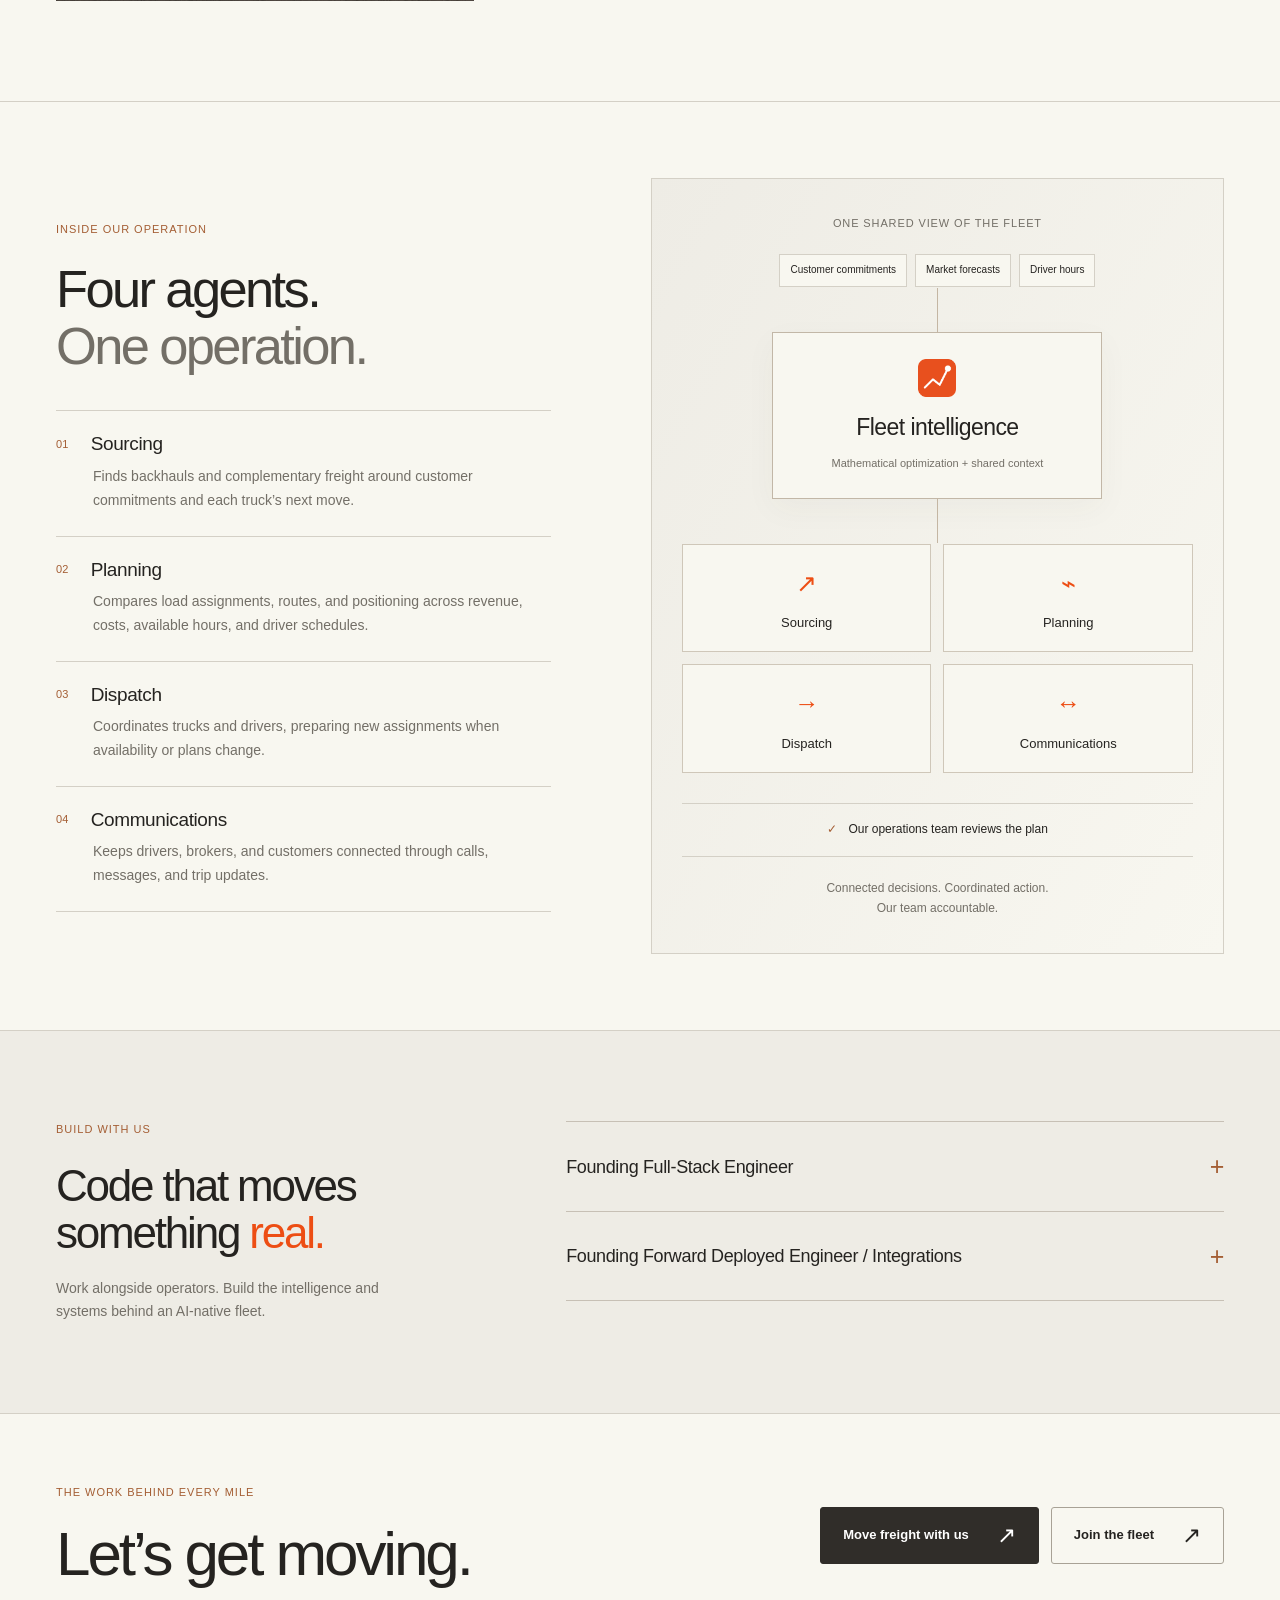
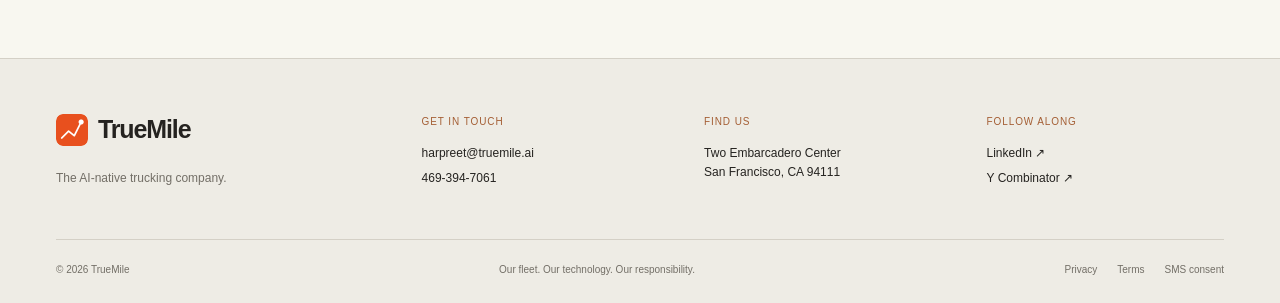
==== commit 803d7e0d: "Update index.html" ====
--- a/index.html
+++ b/index.html
@@ -1,77 +1,94 @@
-<!doctype html>
-<html lang="en">
-<head>
-<meta charset="utf-8"><meta name="viewport" content="width=device-width,initial-scale=1">
-<title>TrueMile — The AI-native trucking company</title>
-<meta name="description" content="Plan the fleet. Book the freight. Dispatch the driver. TrueMile pairs mathematical optimization with AI execution, starting with our own trucks. Move freight with us or join our growing fleet.">
-<meta name="theme-color" content="#f8f7f0"><meta property="og:title" content="TrueMile — The AI-native trucking company"><meta property="og:description" content="Plan the fleet. Book the freight. Dispatch the driver. Starting with our own trucks."><meta property="og:type" content="website"><meta name="twitter:card" content="summary_large_image">
-<link rel="icon" href="[data-uri]"><style>:root{--paper:#f8f7f0;--ink:#252320;--muted:#736f67;--line:#d4d0c6;--stone:#eeece5;--orange:#ed4e14;--orange-hover:#d9420e;--copper:#a45e34}*{box-sizing:border-box}html{scroll-behavior:smooth;scroll-padding-top:100px}body{margin:0;background:var(--paper);color:var(--ink);font:16px/1.65 Arial,Helvetica,sans-serif;-webkit-font-smoothing:antialiased}body.modal-open{overflow:hidden}button,input,textarea,select{font:inherit}a{color:inherit;text-decoration:none}button{cursor:pointer;color:inherit}button:disabled{opacity:.65;cursor:wait}img{display:block;max-width:100%}[hidden]{display:none!important}button,a,input,textarea,select{touch-action:manipulation}button:focus-visible,a:focus-visible,summary:focus-visible,input:focus-visible,select:focus-visible,textarea:focus-visible{outline:2px solid var(--orange);outline-offset:4px}::selection{background:#f5c9ad}.wrap{width:min(1280px,calc(100% - 112px));margin:auto}h1,h2,h3,p,figure{margin:0}h1,h2,h3{font-weight:400;line-height:1.08;letter-spacing:-.05em}h2{font-size:clamp(36px,4.1vw,58px)}h3{font-size:27px;letter-spacing:-.03em}p{color:var(--muted)}.muted{color:var(--muted)}.orange{color:var(--orange)}.mono,.eyebrow{font-size:11px;font-weight:400;letter-spacing:.09em;line-height:1.5;text-transform:uppercase}.eyebrow{display:block;color:var(--copper);margin-bottom:24px}.button{display:inline-flex;align-items:center;justify-content:space-between;gap:28px;padding:16px 22px;border:1px solid var(--orange);background:var(--orange);color:#fff;font-size:13px;font-weight:600;line-height:1.3;border-radius:3px;transition:background .2s}.button:hover{background:var(--orange-hover);border-color:var(--orange-hover)}.button span{font-size:23px;font-weight:400;line-height:1}.button.small{padding:12px 16px;font-size:12px}.button.secondary,.button.outline{background:transparent;color:var(--ink);border-color:#a8a296}.button.secondary:hover,.button.outline:hover{background:#eae7df;border-color:var(--ink)}.wide{width:100%}.text-link{display:inline-flex;align-items:center;gap:22px;background:none;border:0;border-bottom:1px solid #aaa396;padding:12px 0;font-size:13px;font-weight:500;color:var(--ink)}.text-link:hover{color:var(--orange);border-color:var(--orange)}.text-link span{font-size:20px}.skip{position:fixed;top:-100px;left:20px;z-index:100;background:var(--ink);color:white;padding:12px}.skip:focus{top:10px}.header{position:sticky;top:0;z-index:30;background:#f8f7f0f5;backdrop-filter:blur(16px);border-bottom:1px solid var(--line)}.nav{height:80px;display:flex;justify-content:space-between;align-items:center;gap:24px}.brand{display:inline-flex;align-items:center;gap:10px;font-size:25px;font-weight:600;letter-spacing:-.045em;line-height:1}.brand img{border-radius:7px}.nav nav{display:flex;align-items:center;gap:28px;font-size:13px}.nav nav>a:not(.button):hover{color:var(--orange)}.menu-button{display:none;border:1px solid var(--line);background:transparent;padding:8px 12px;font-size:14px}
-/* Keep the approved hero composition; return its colors to warm paper and orange. */
-.hero{position:relative;isolation:isolate;overflow:hidden;background:var(--paper)}.hero-image{position:absolute;z-index:-3;bottom:0;width:100%;height:45.3125vw;max-height:640px;background:url('[data-uri]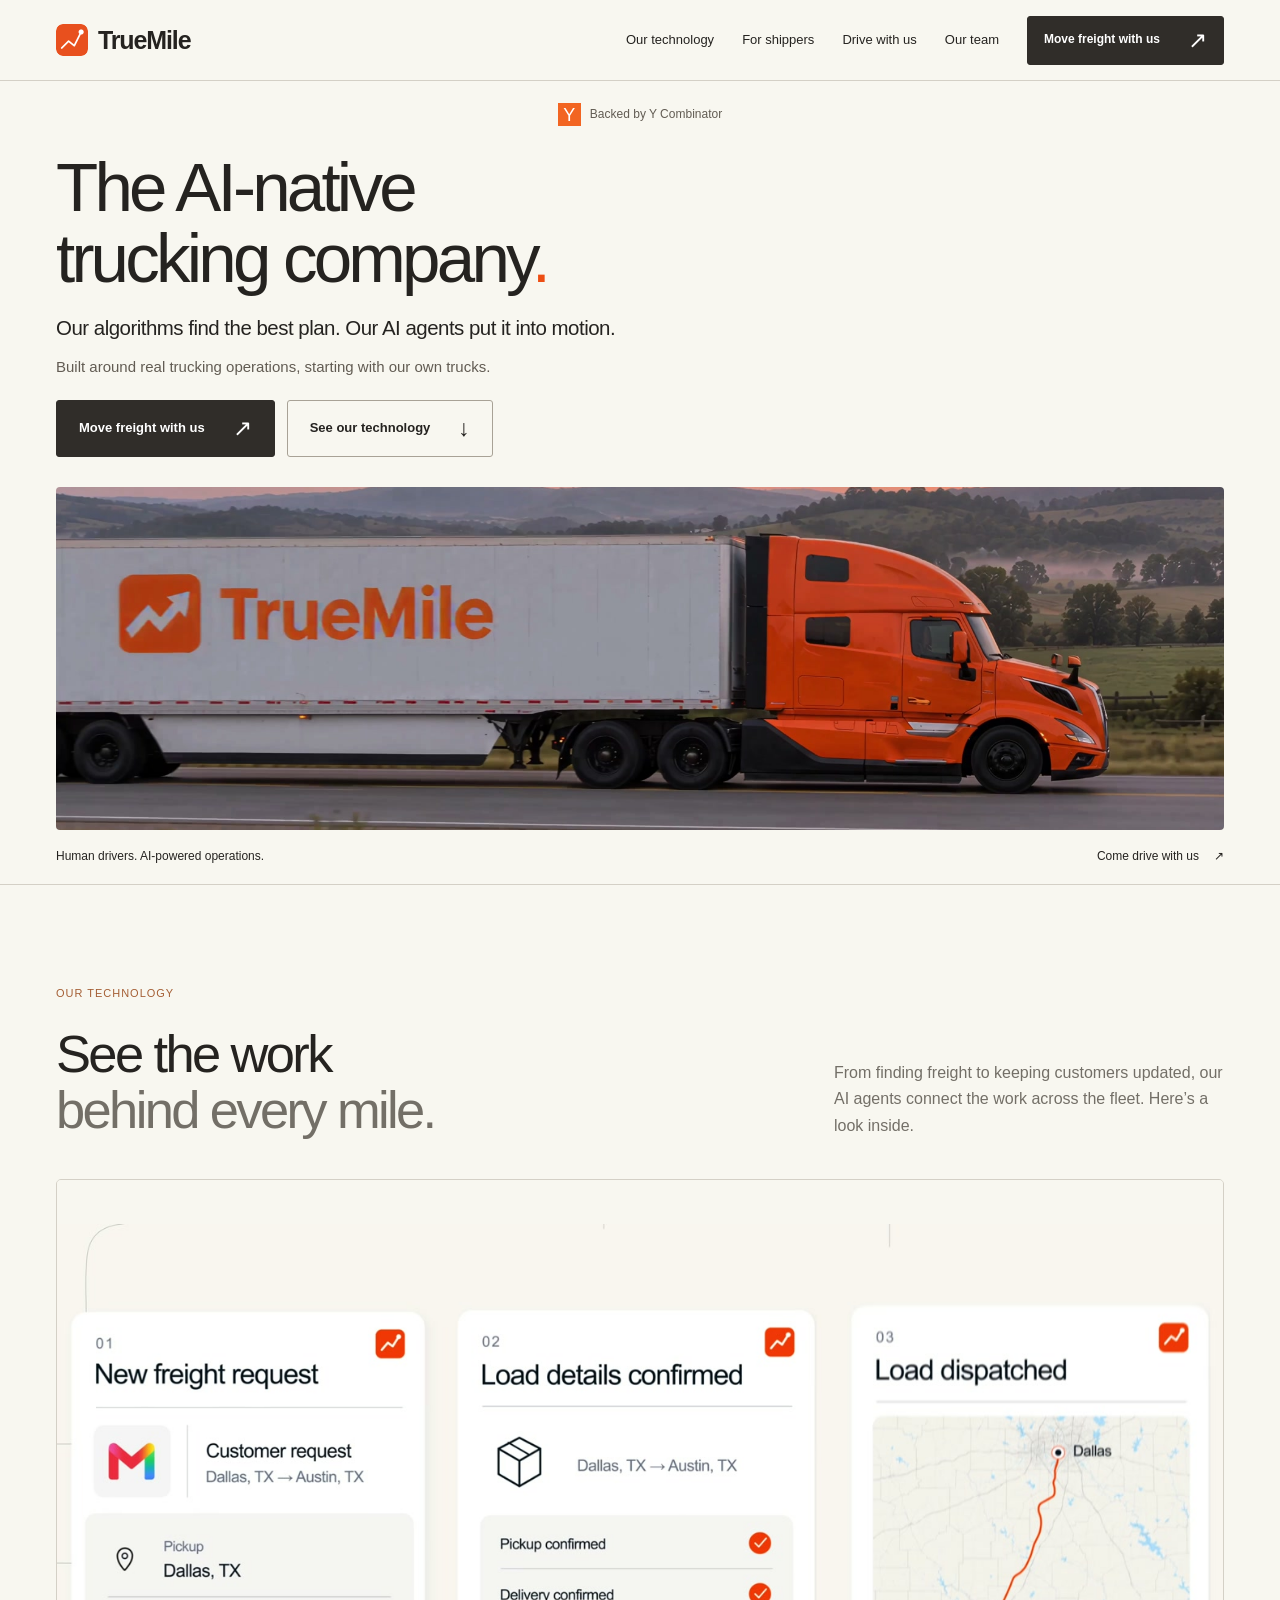
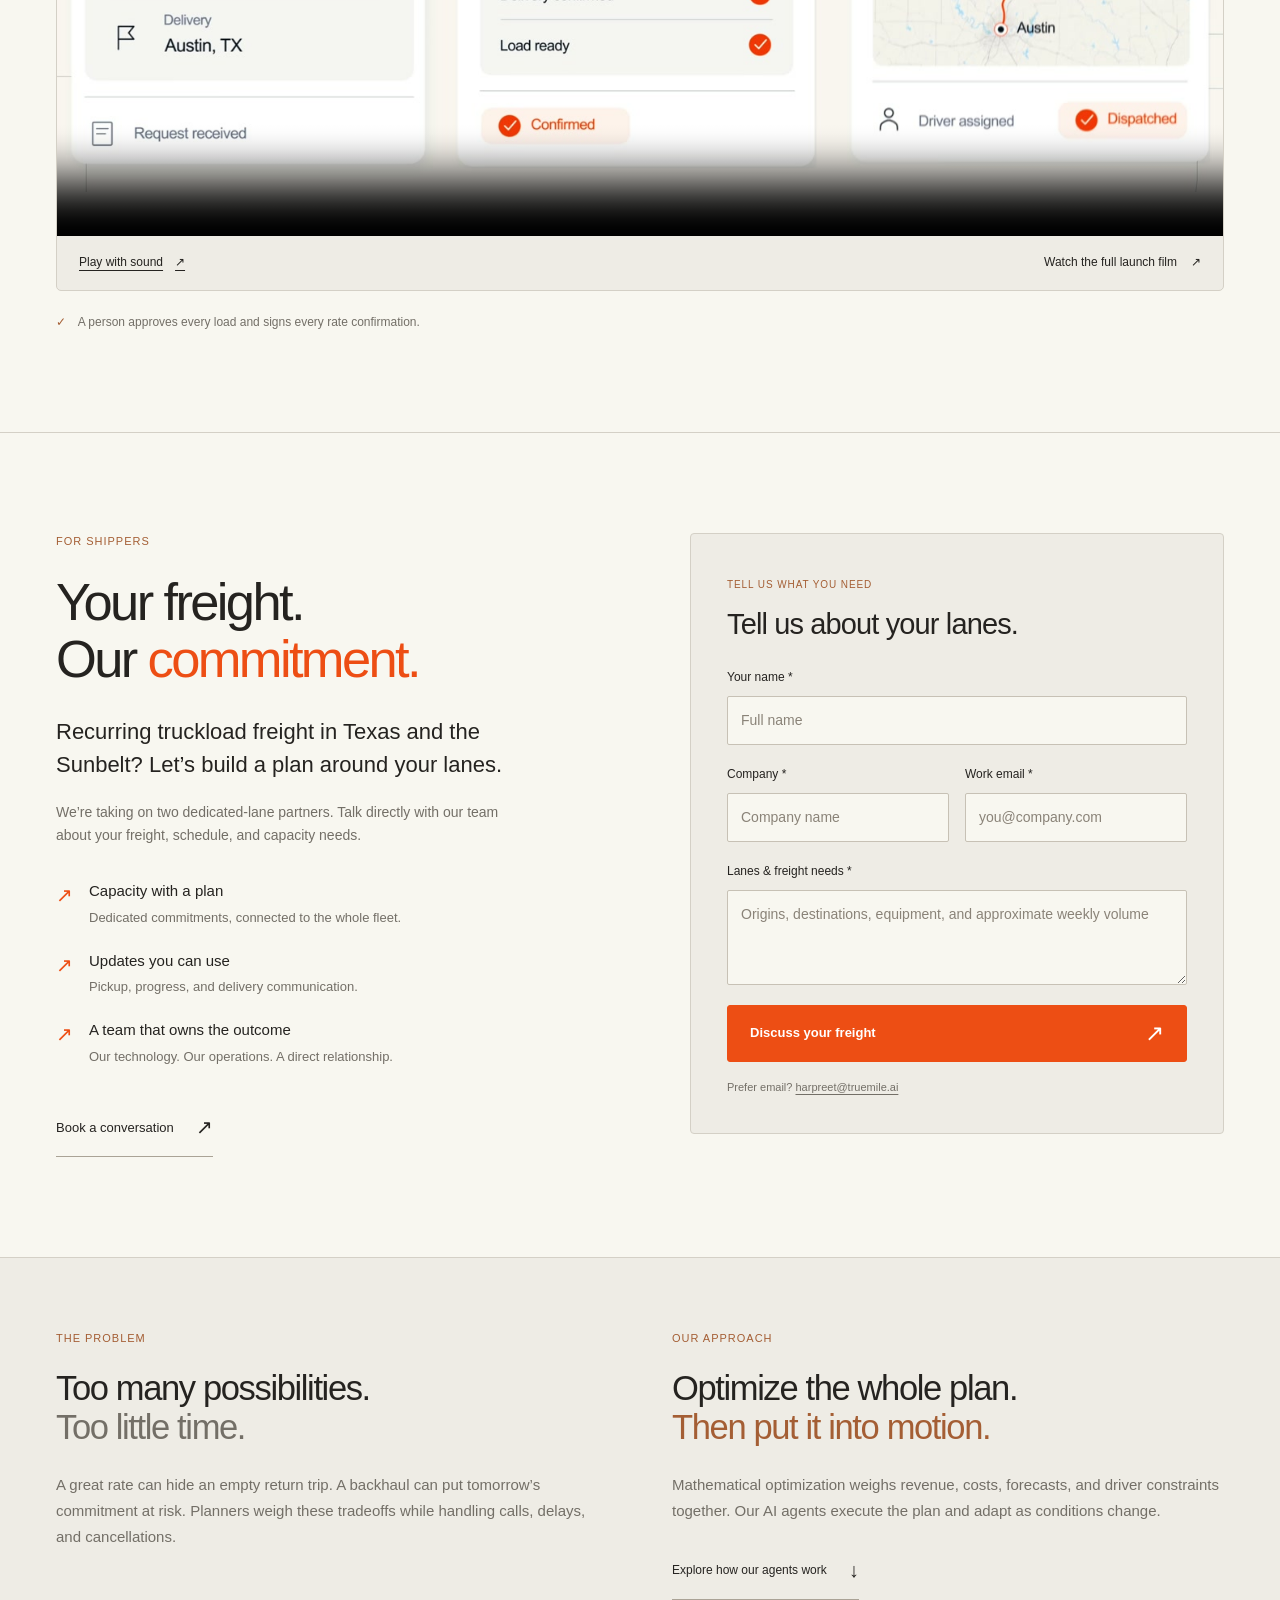
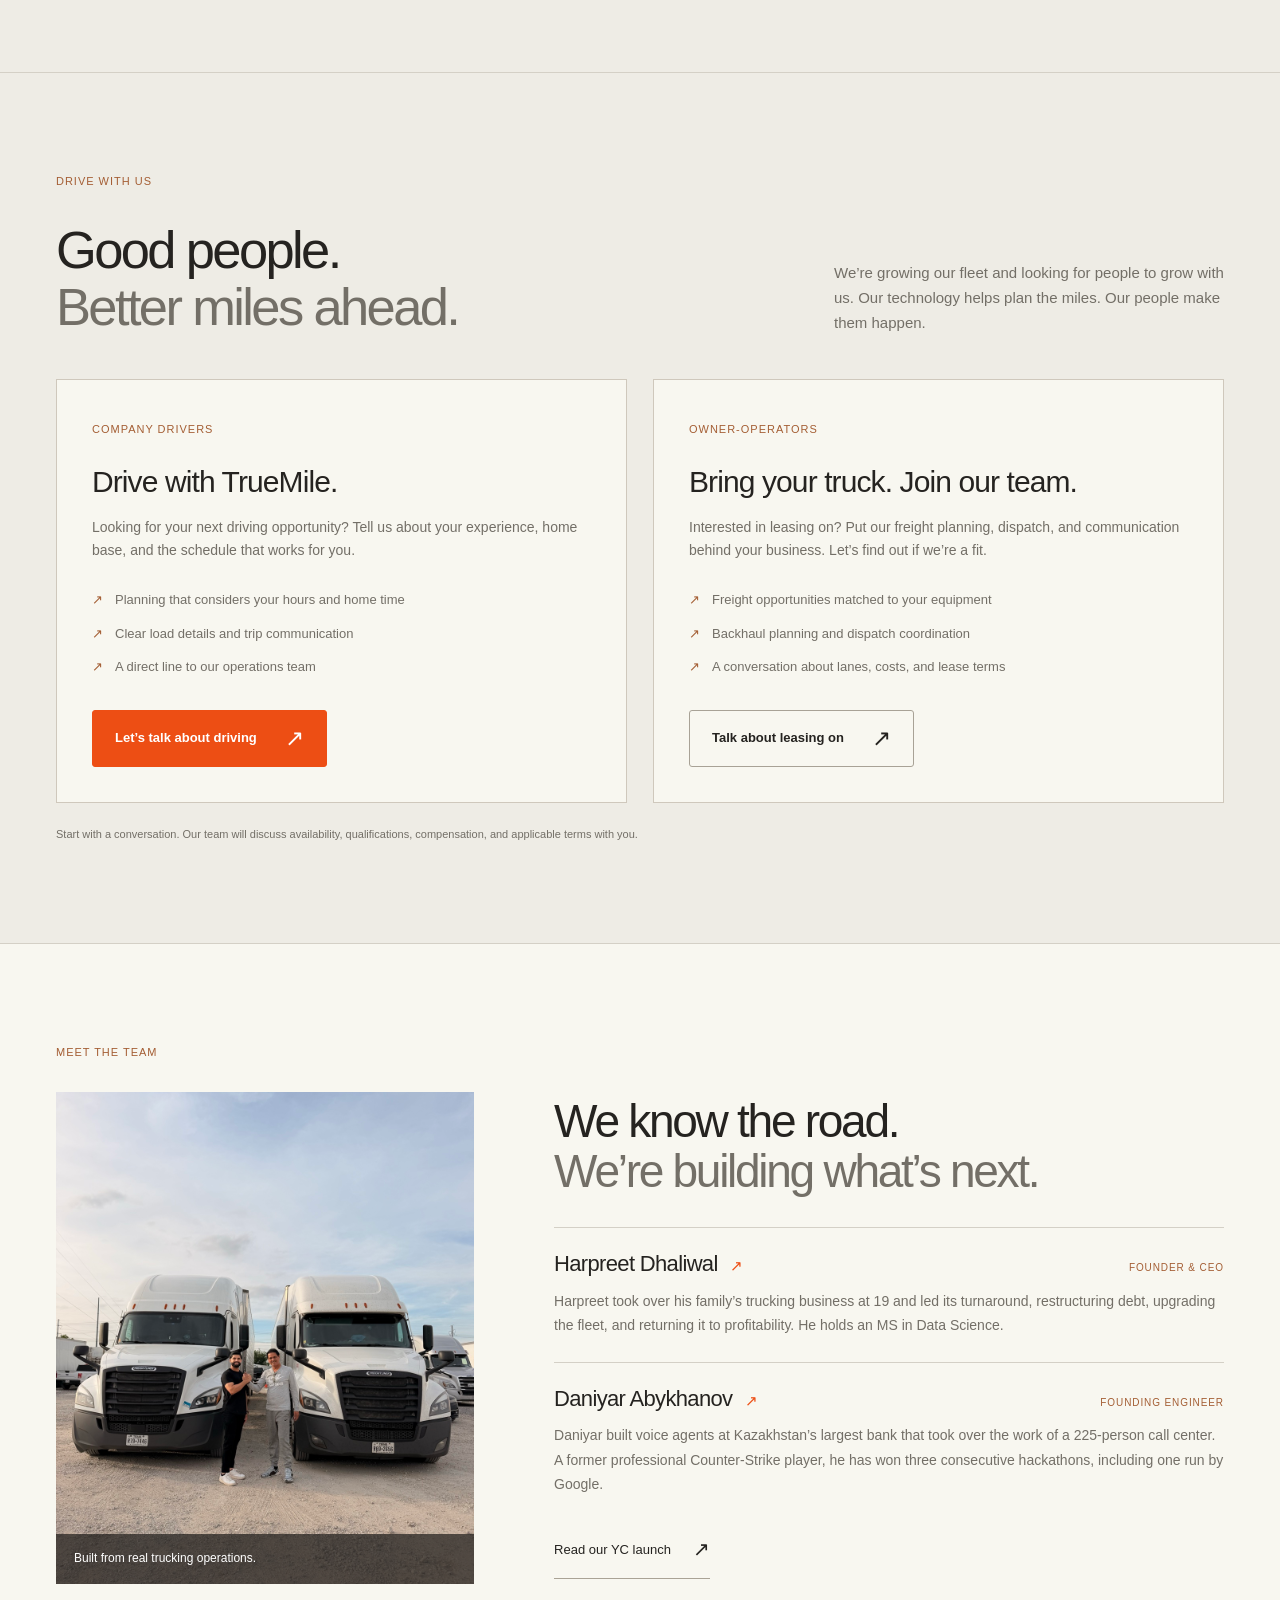
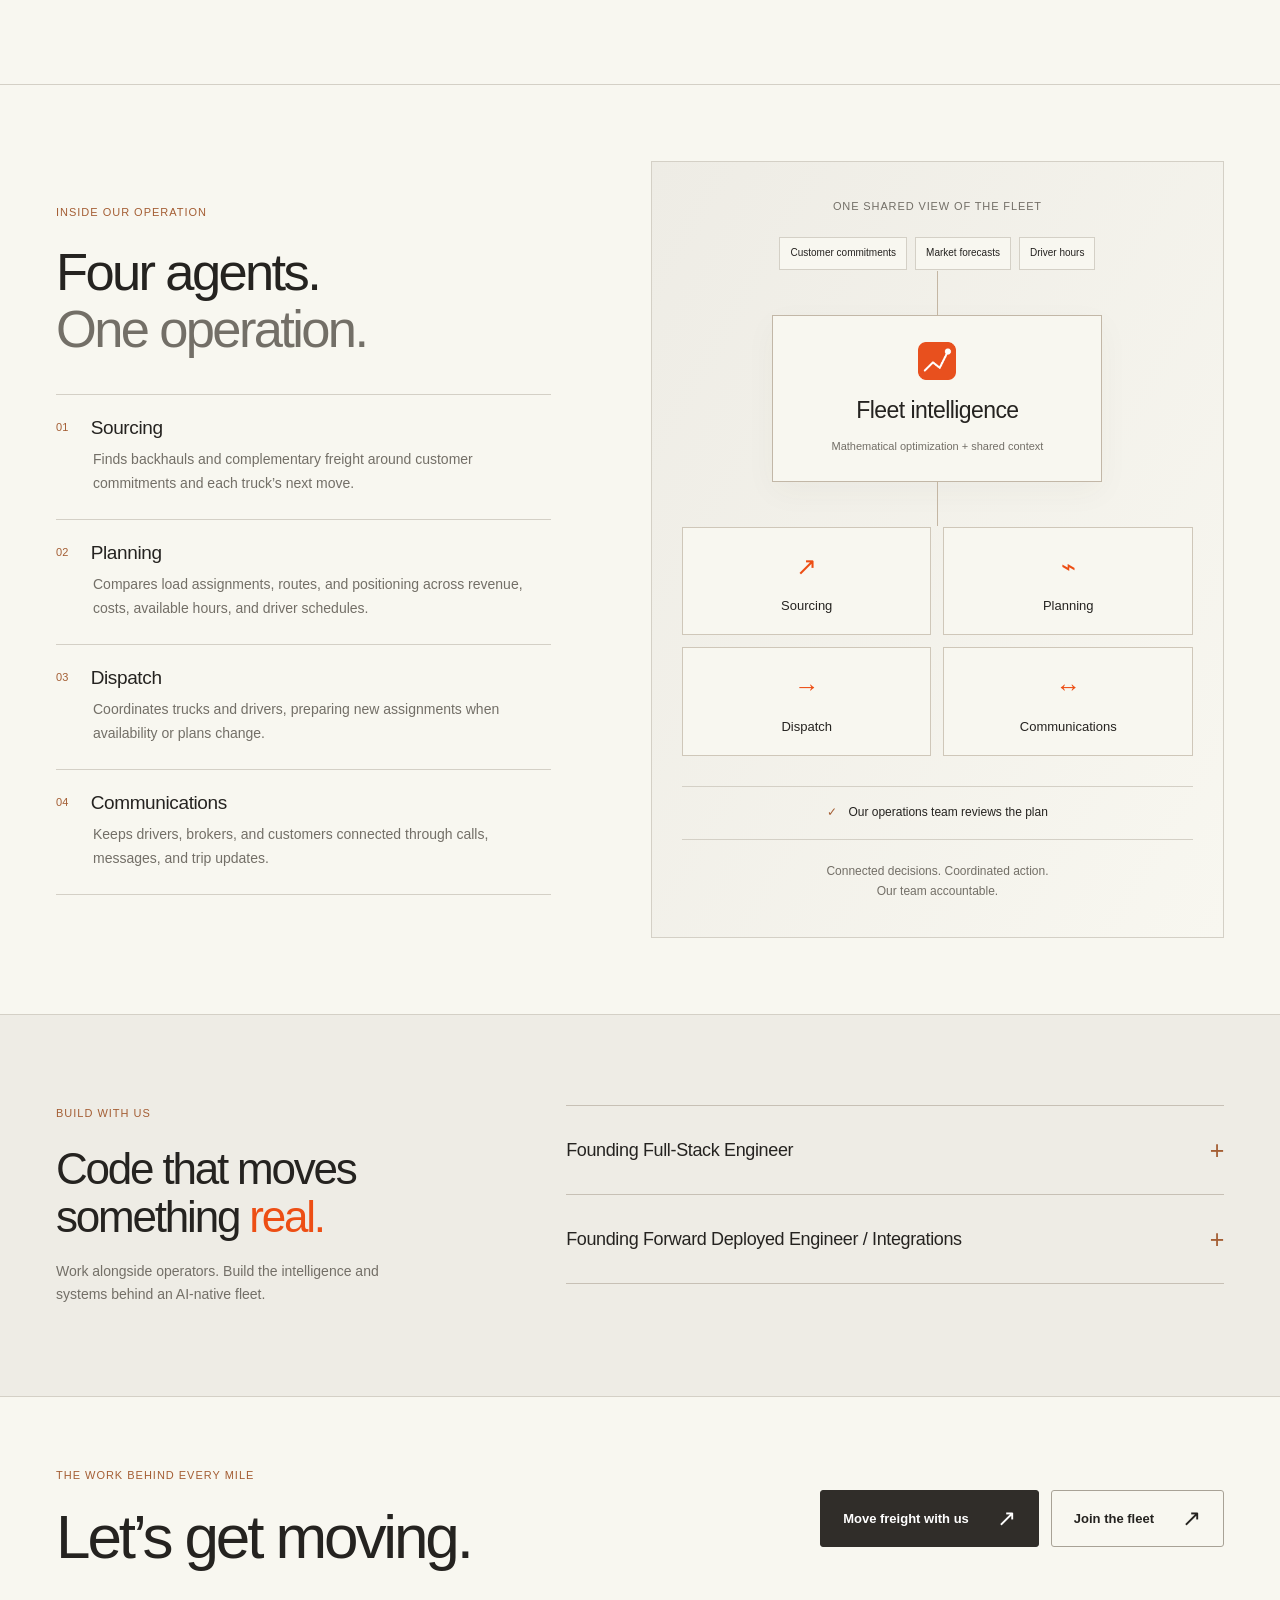
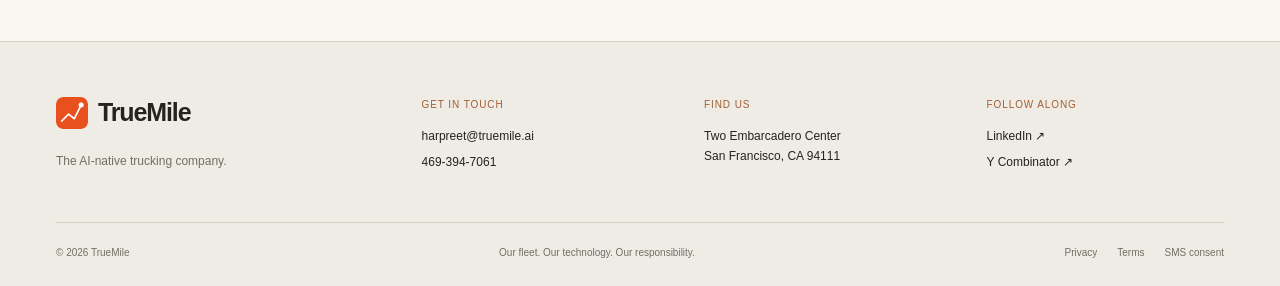
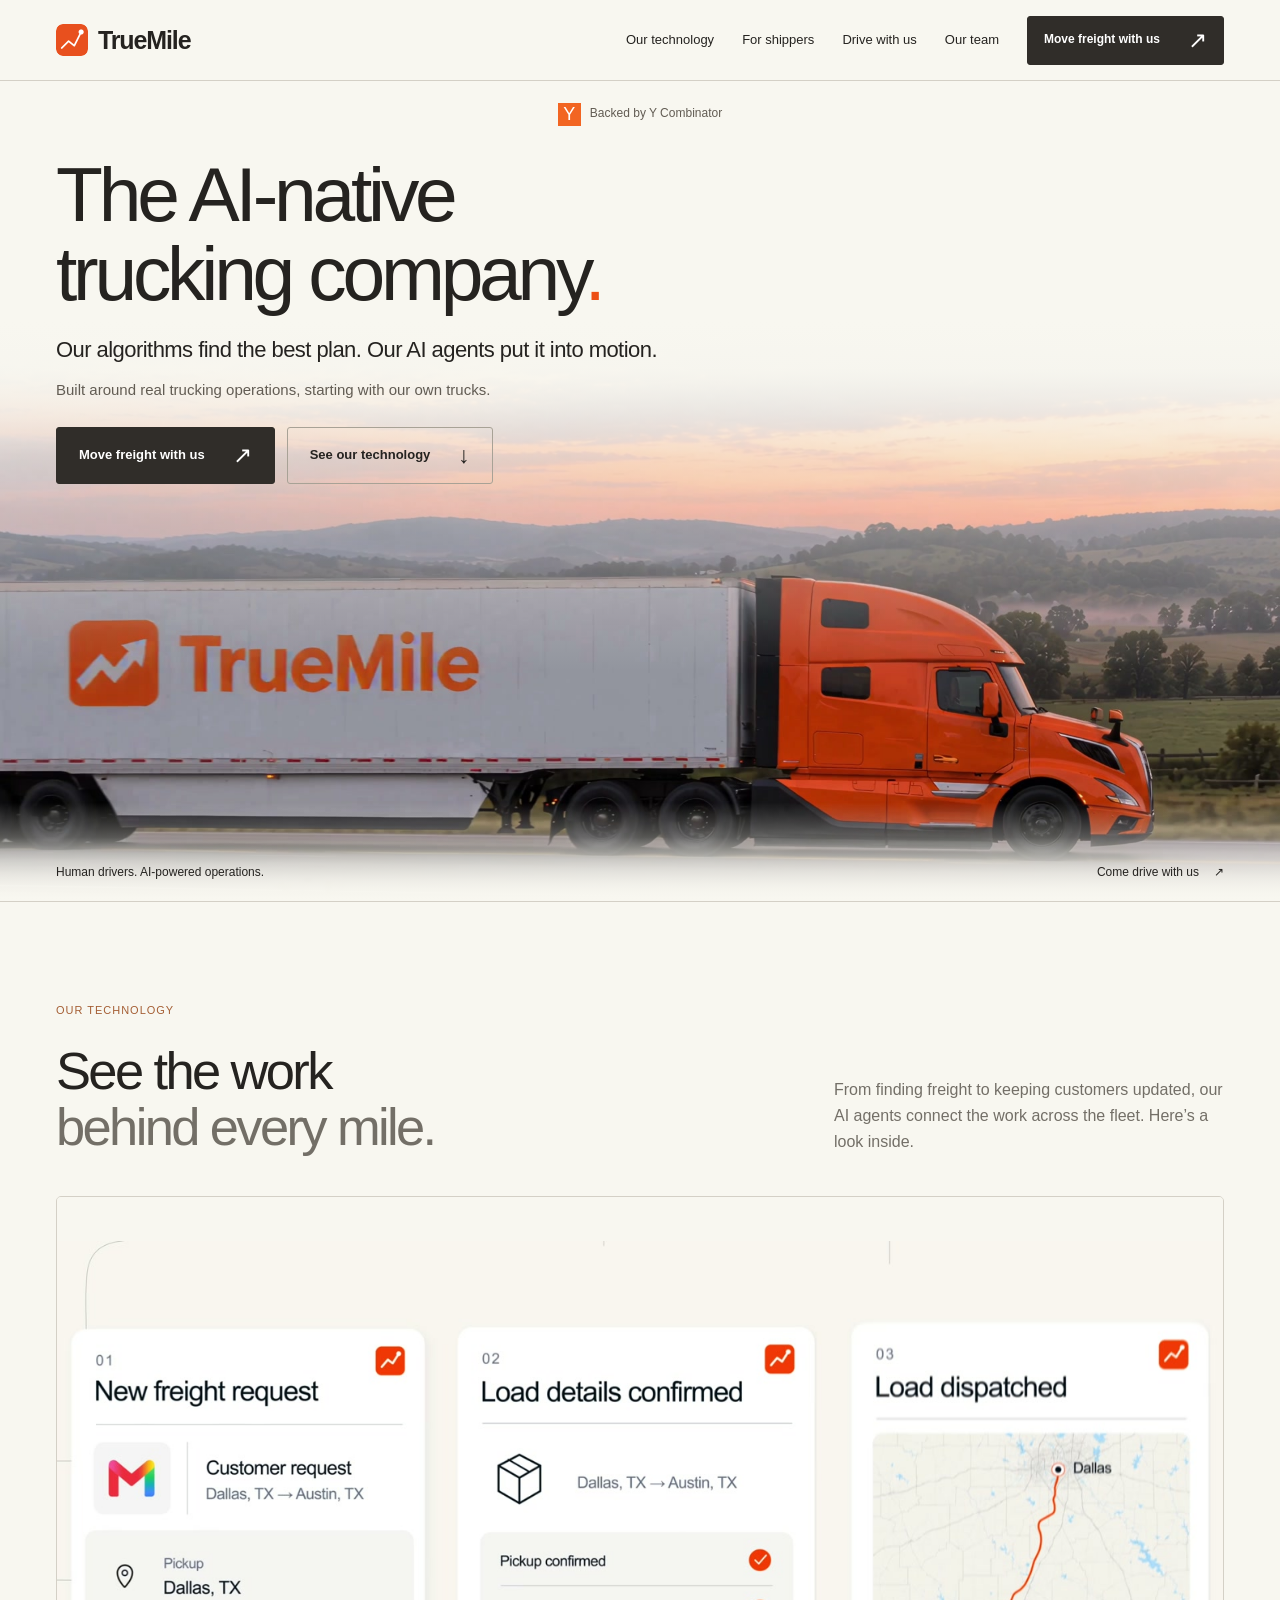
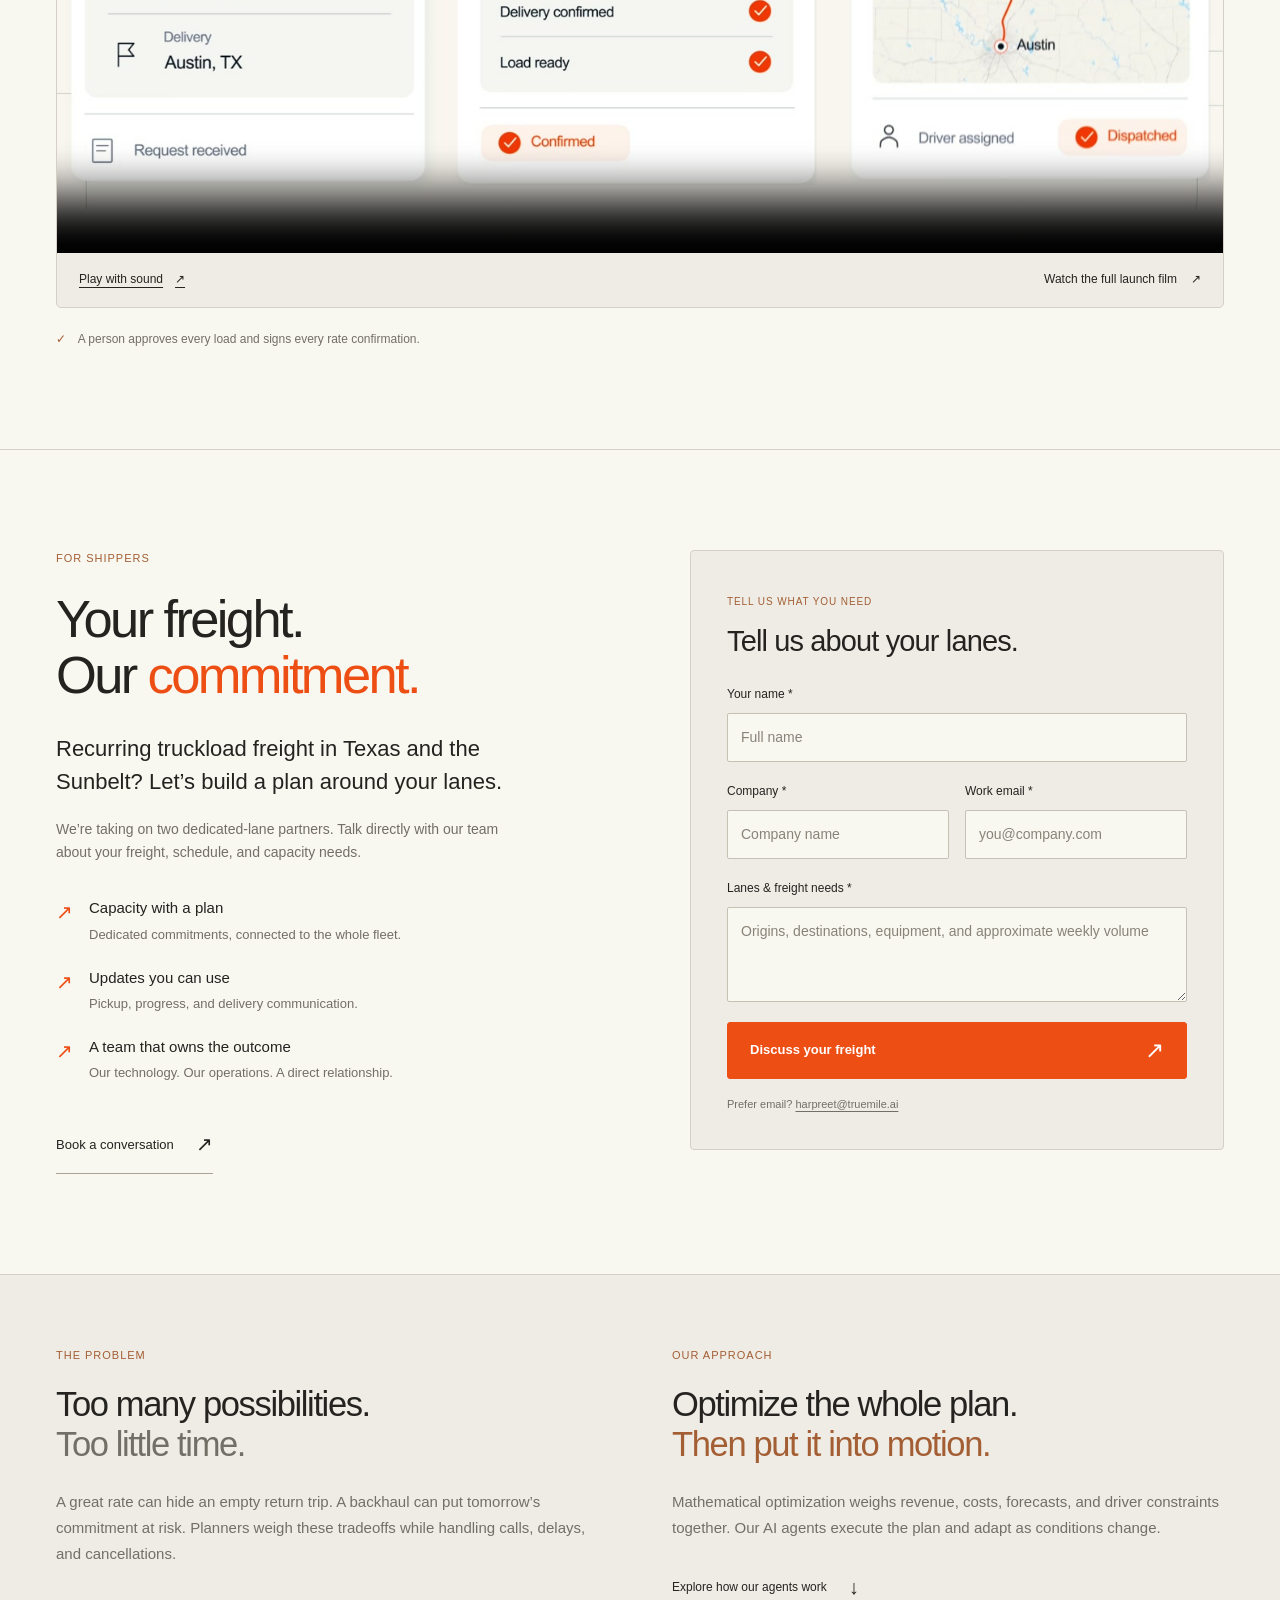
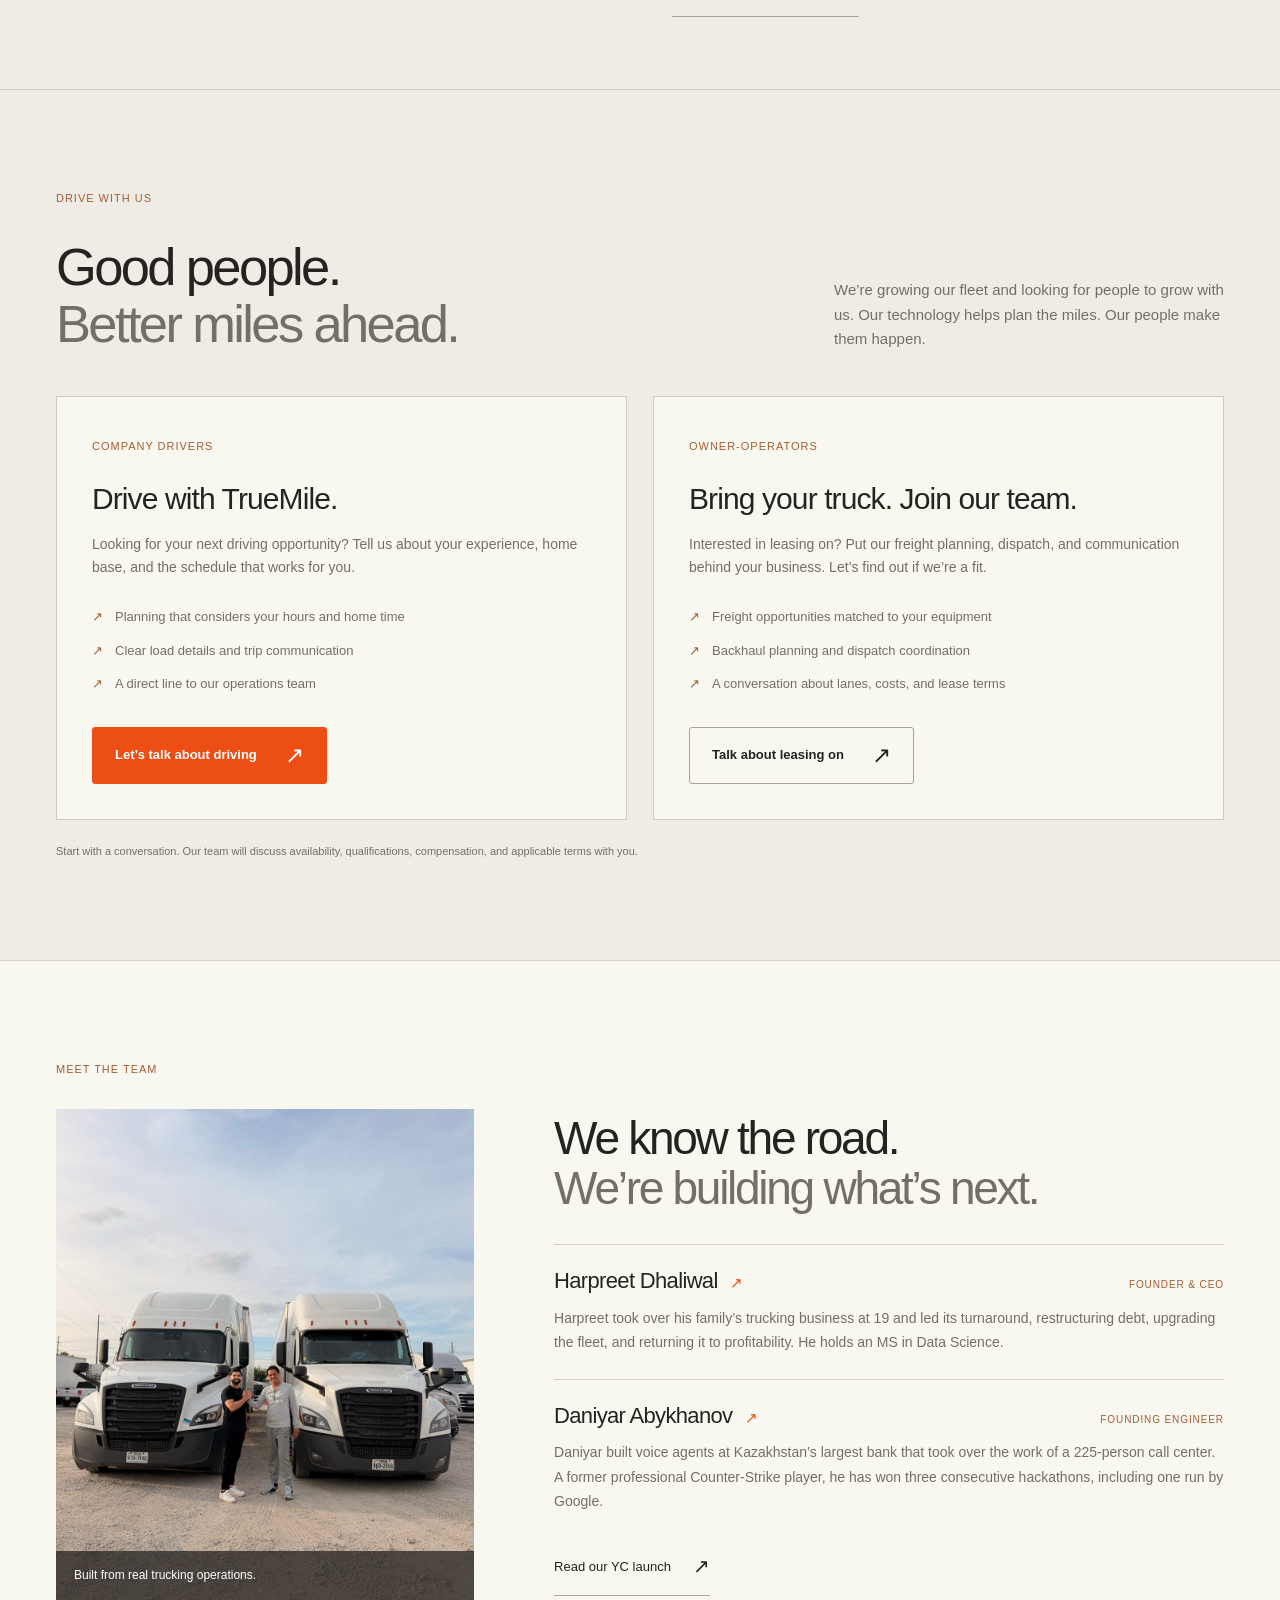
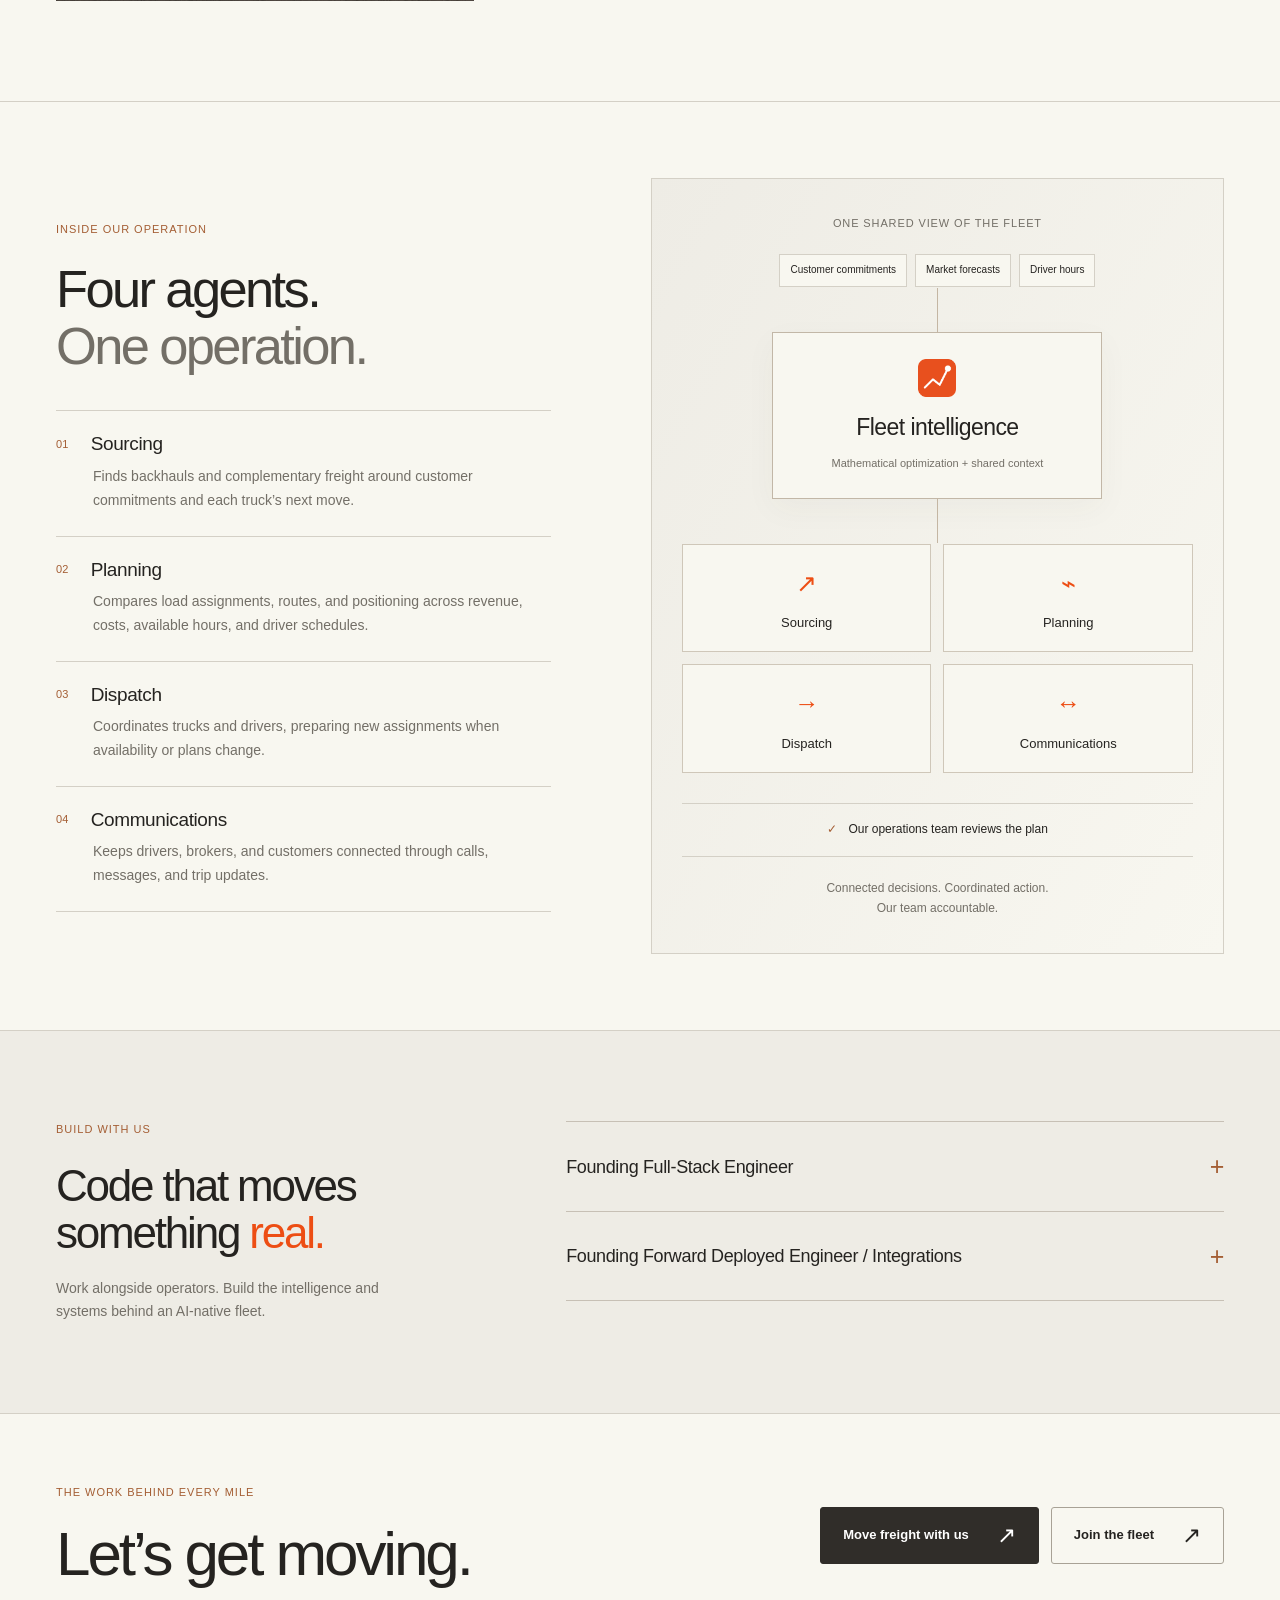
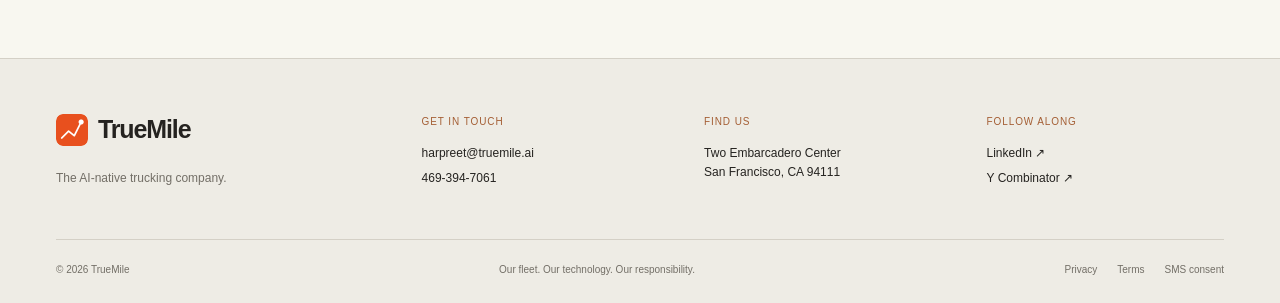
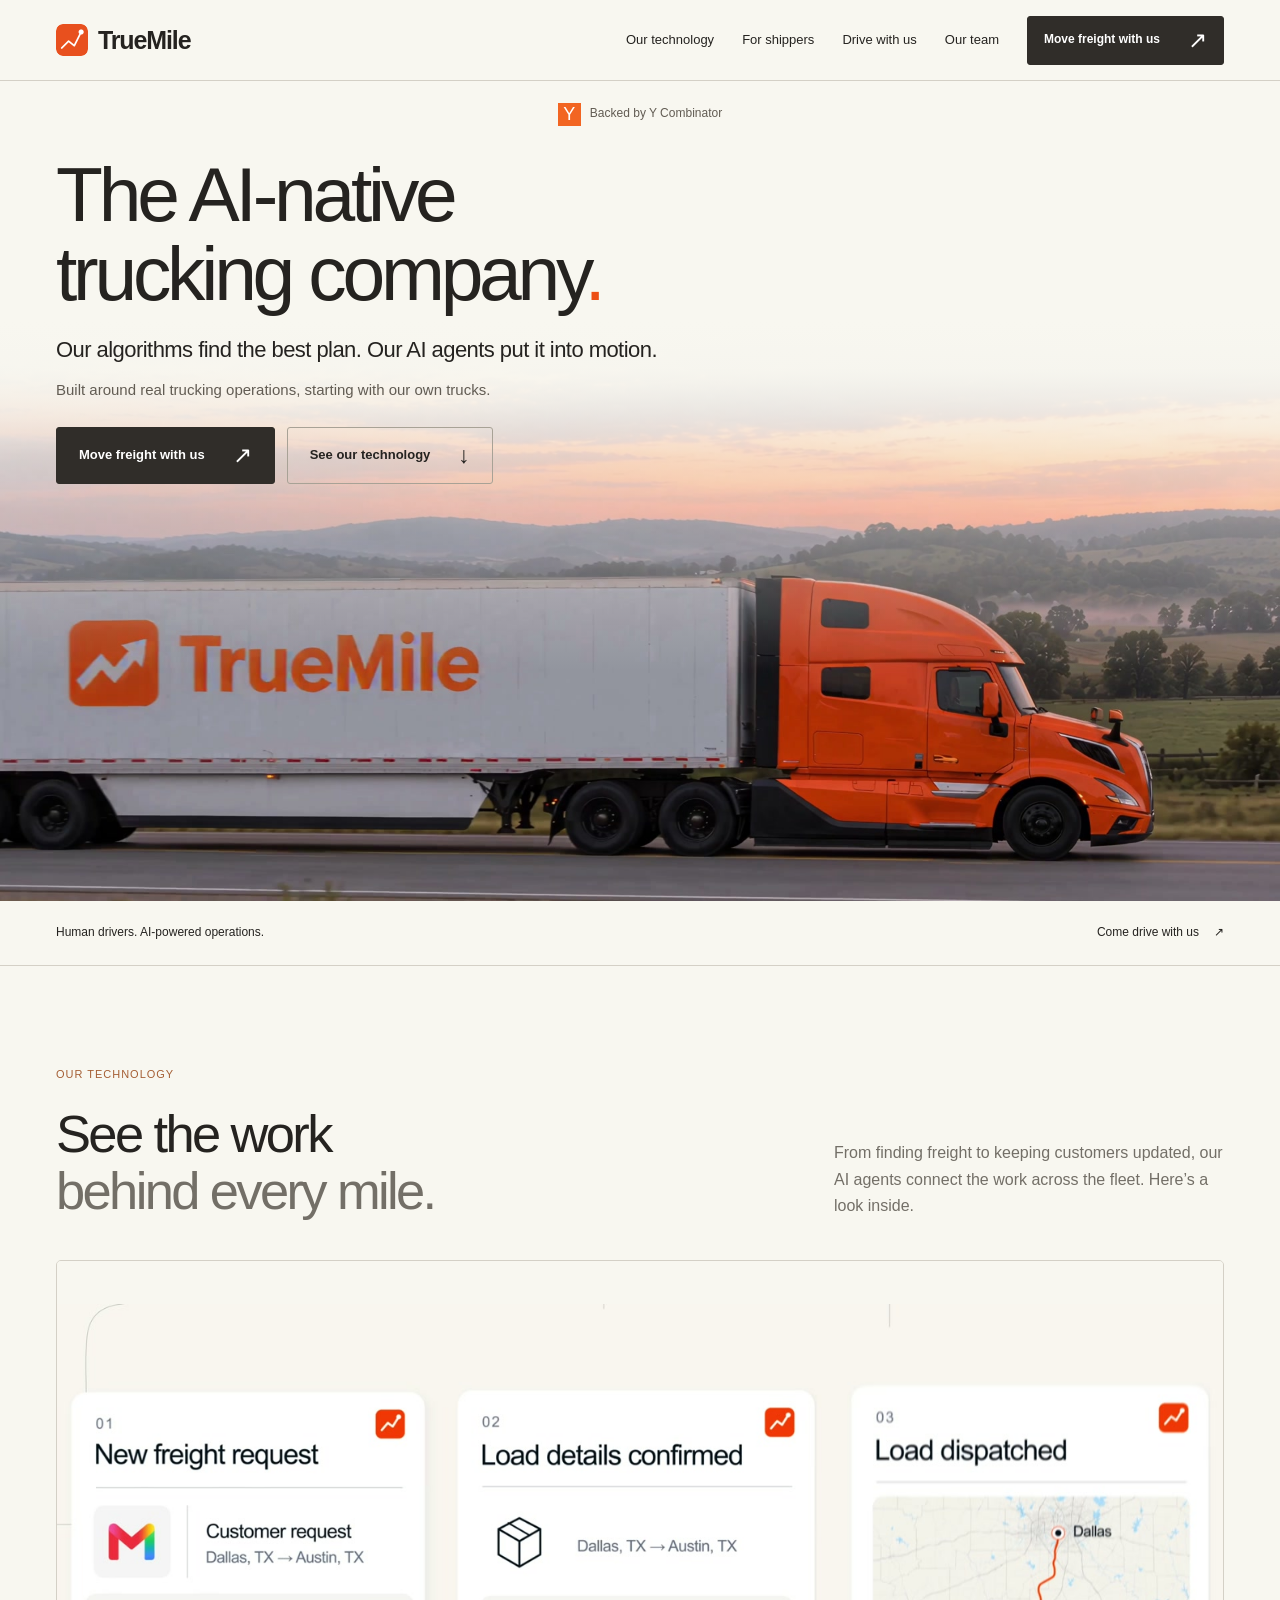
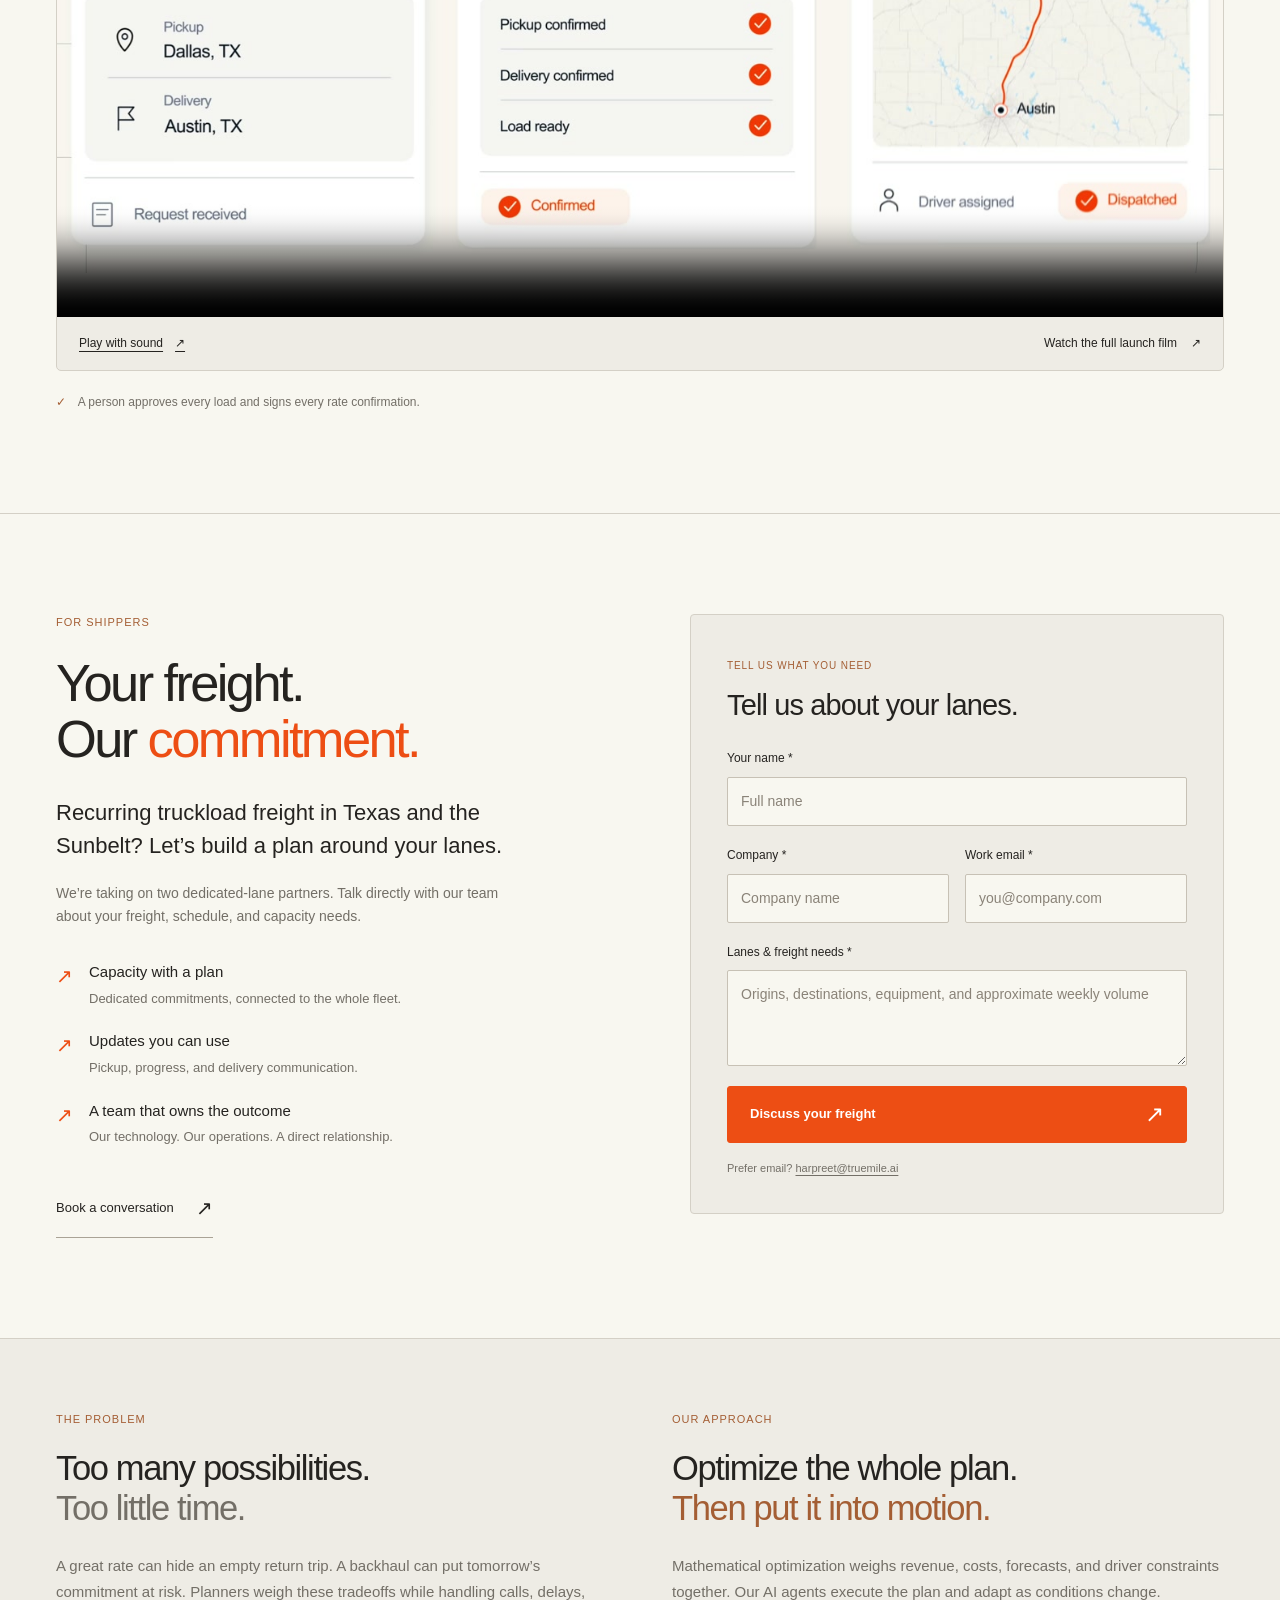
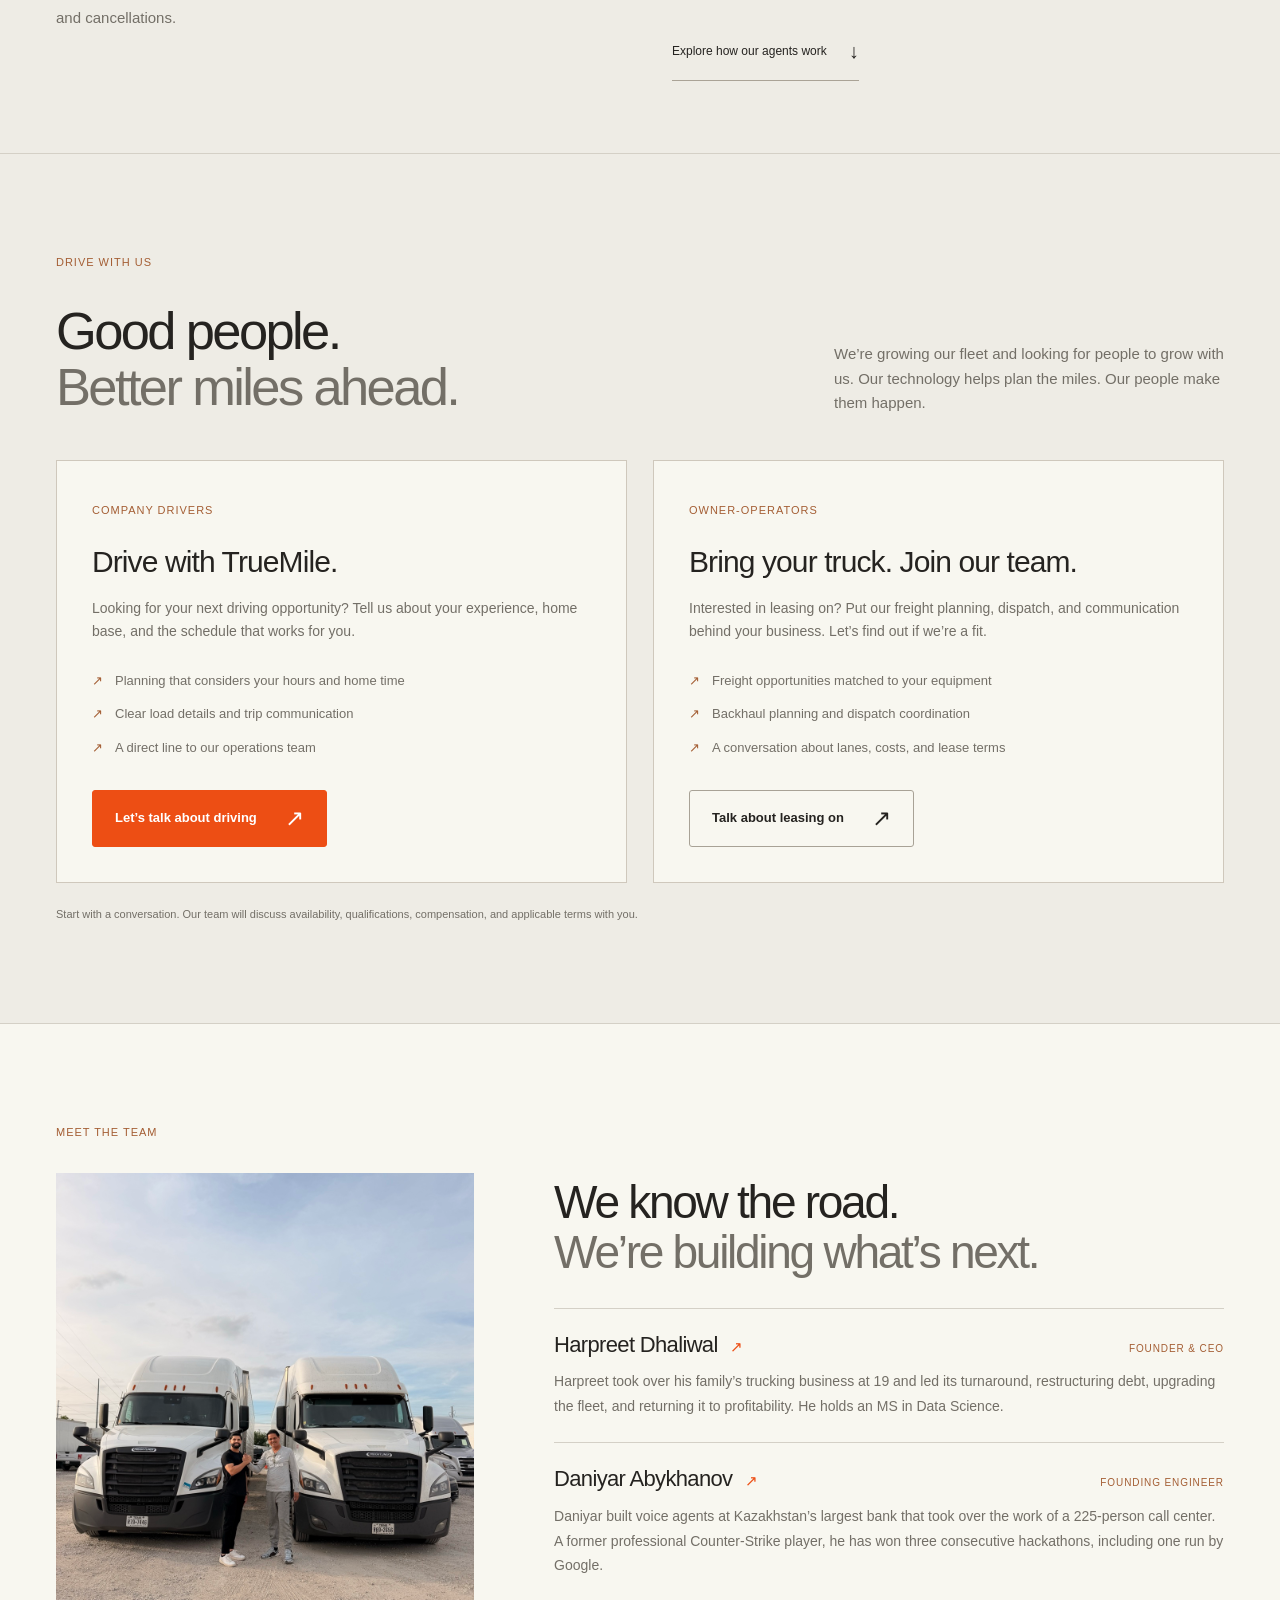
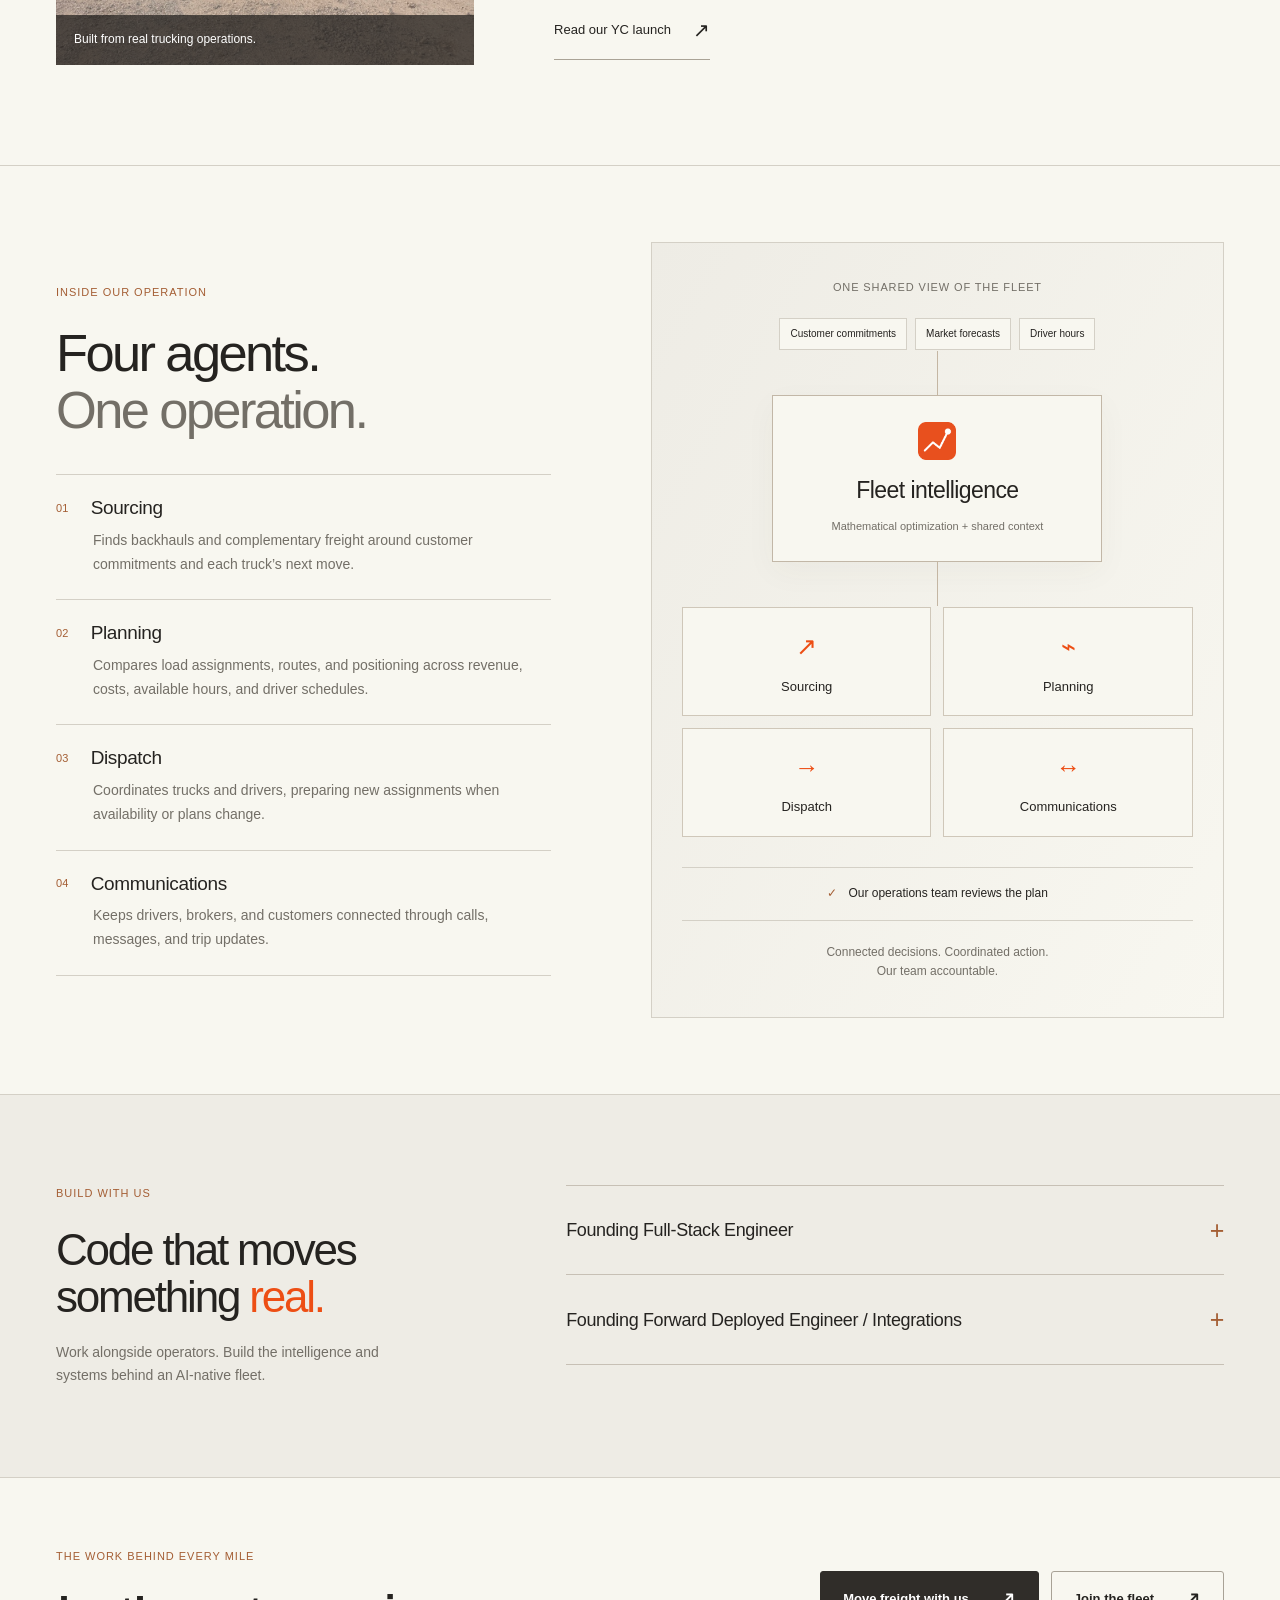
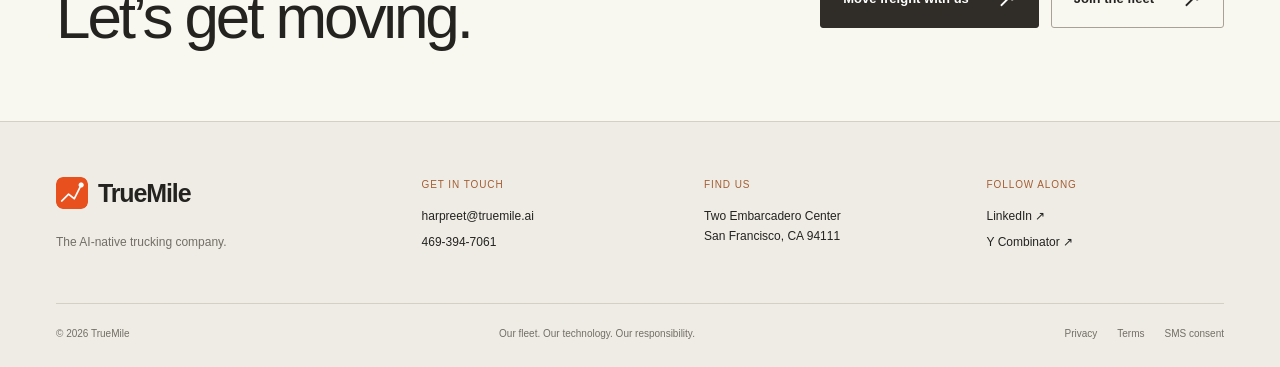
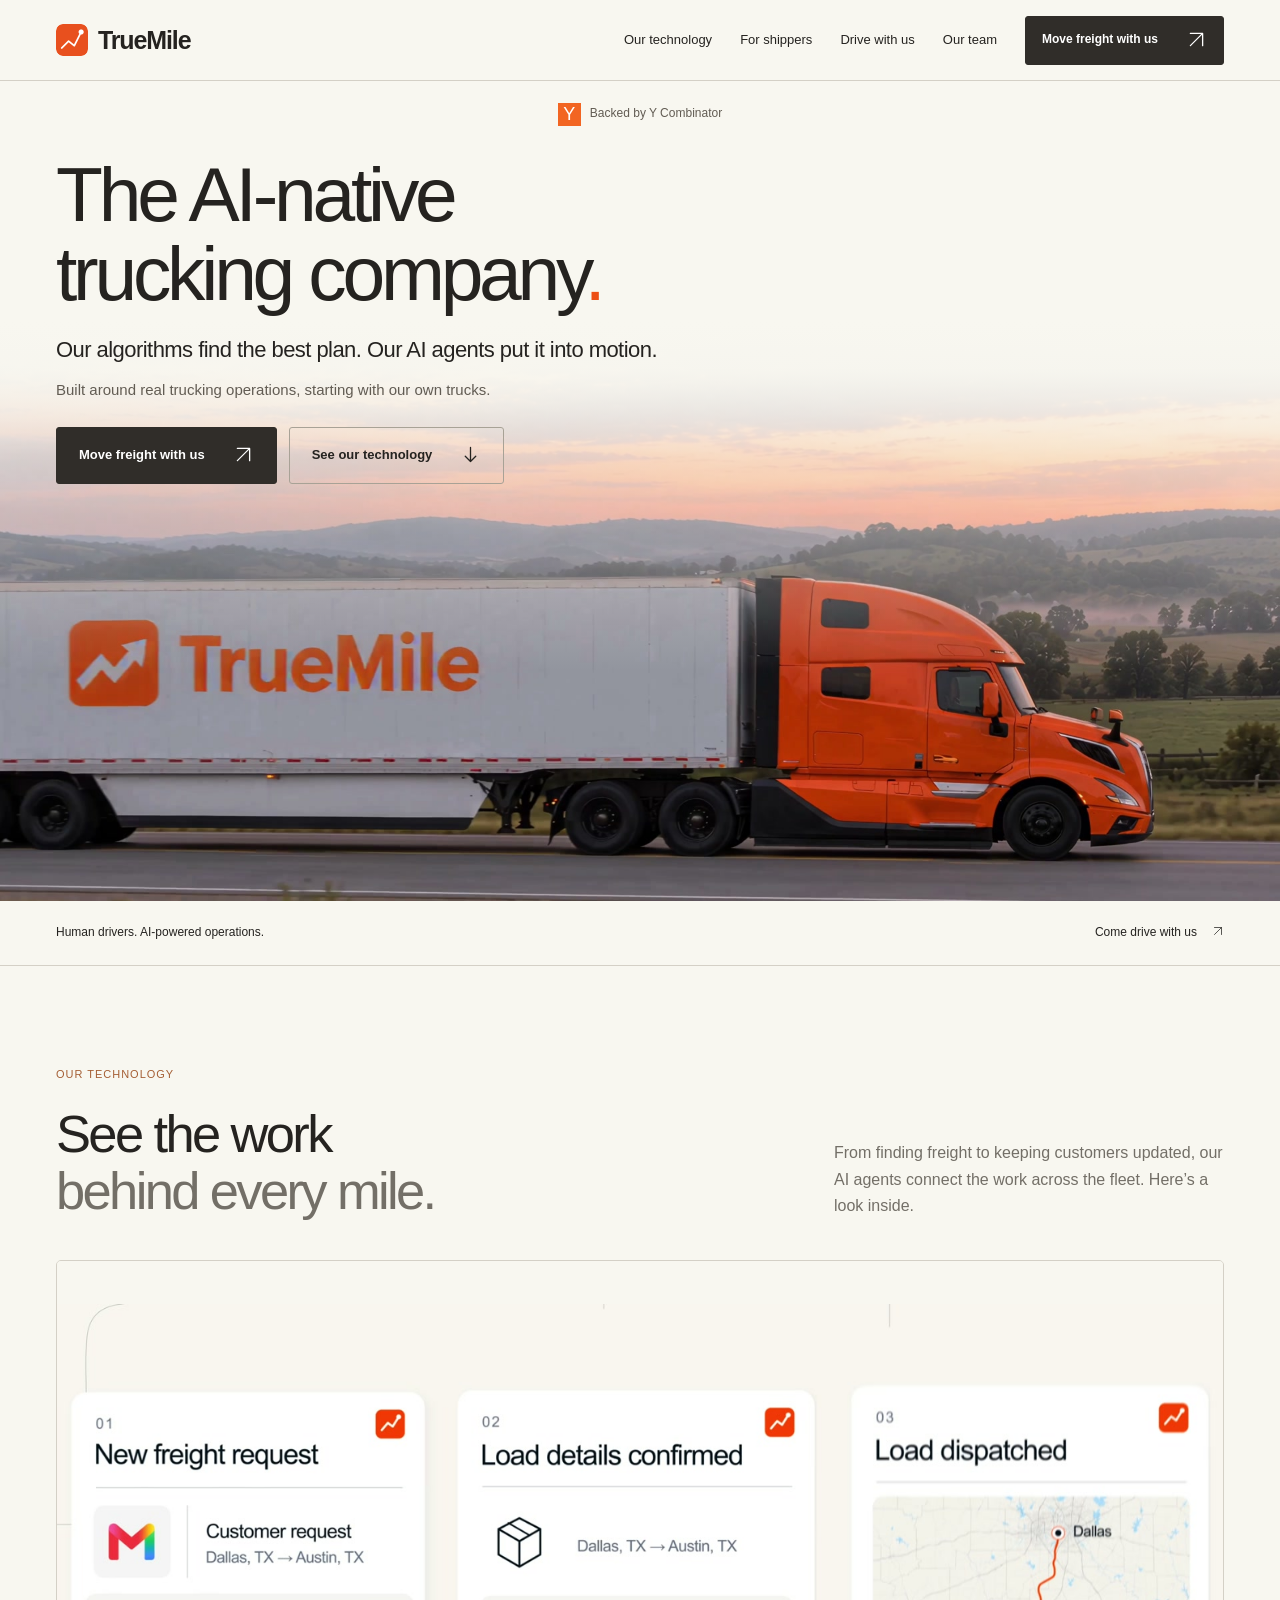
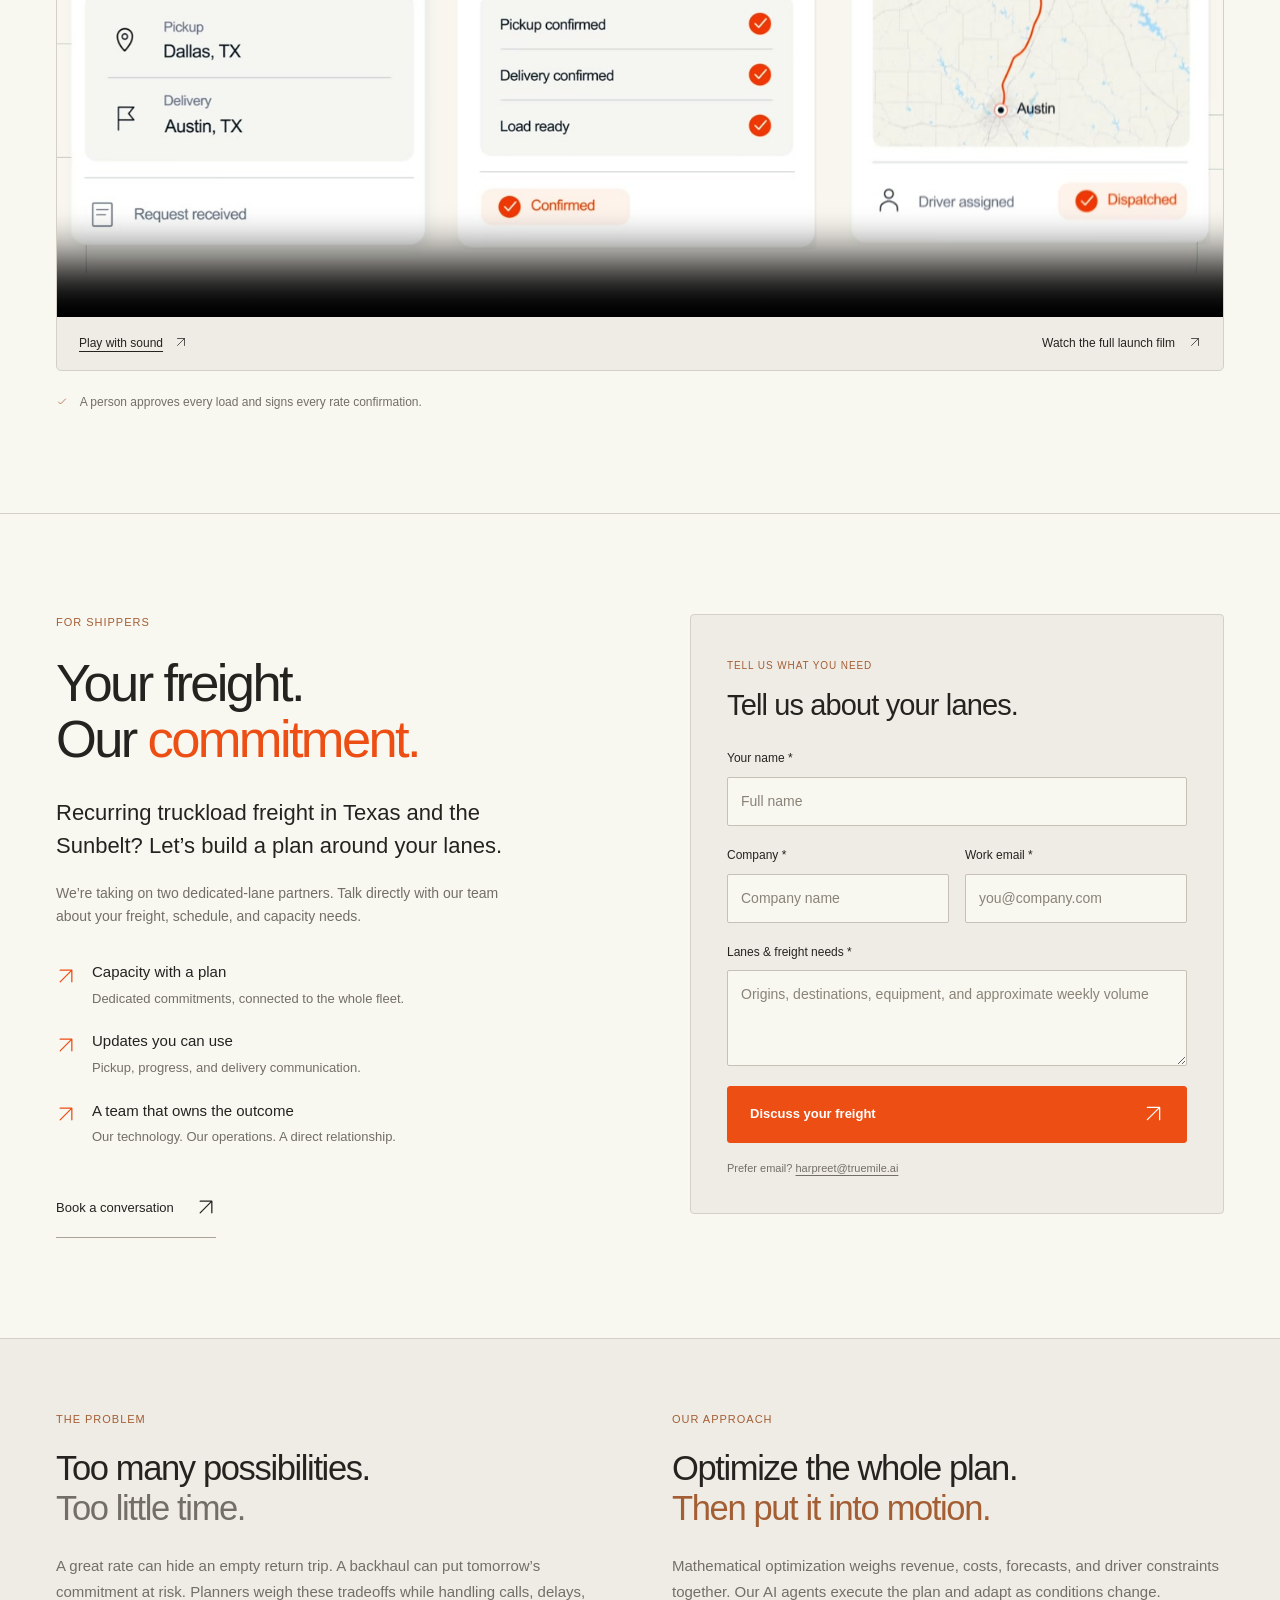
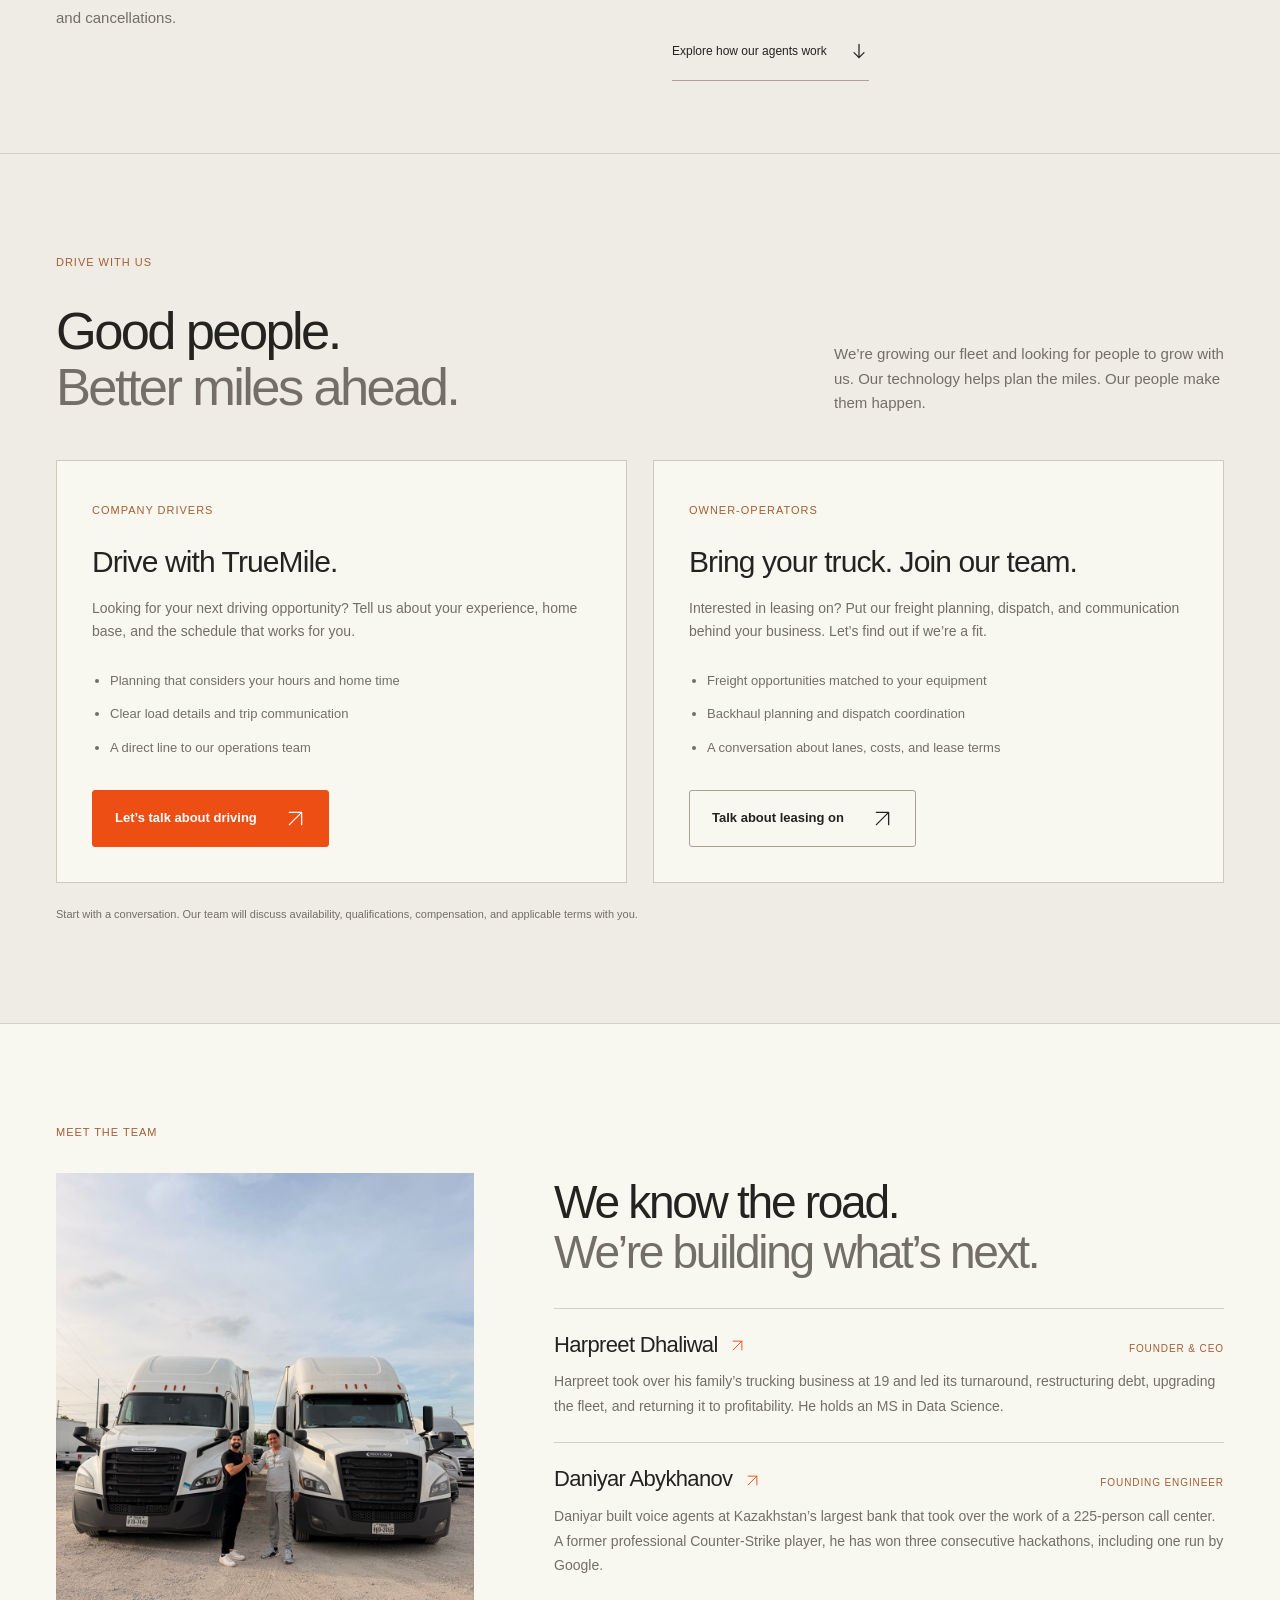
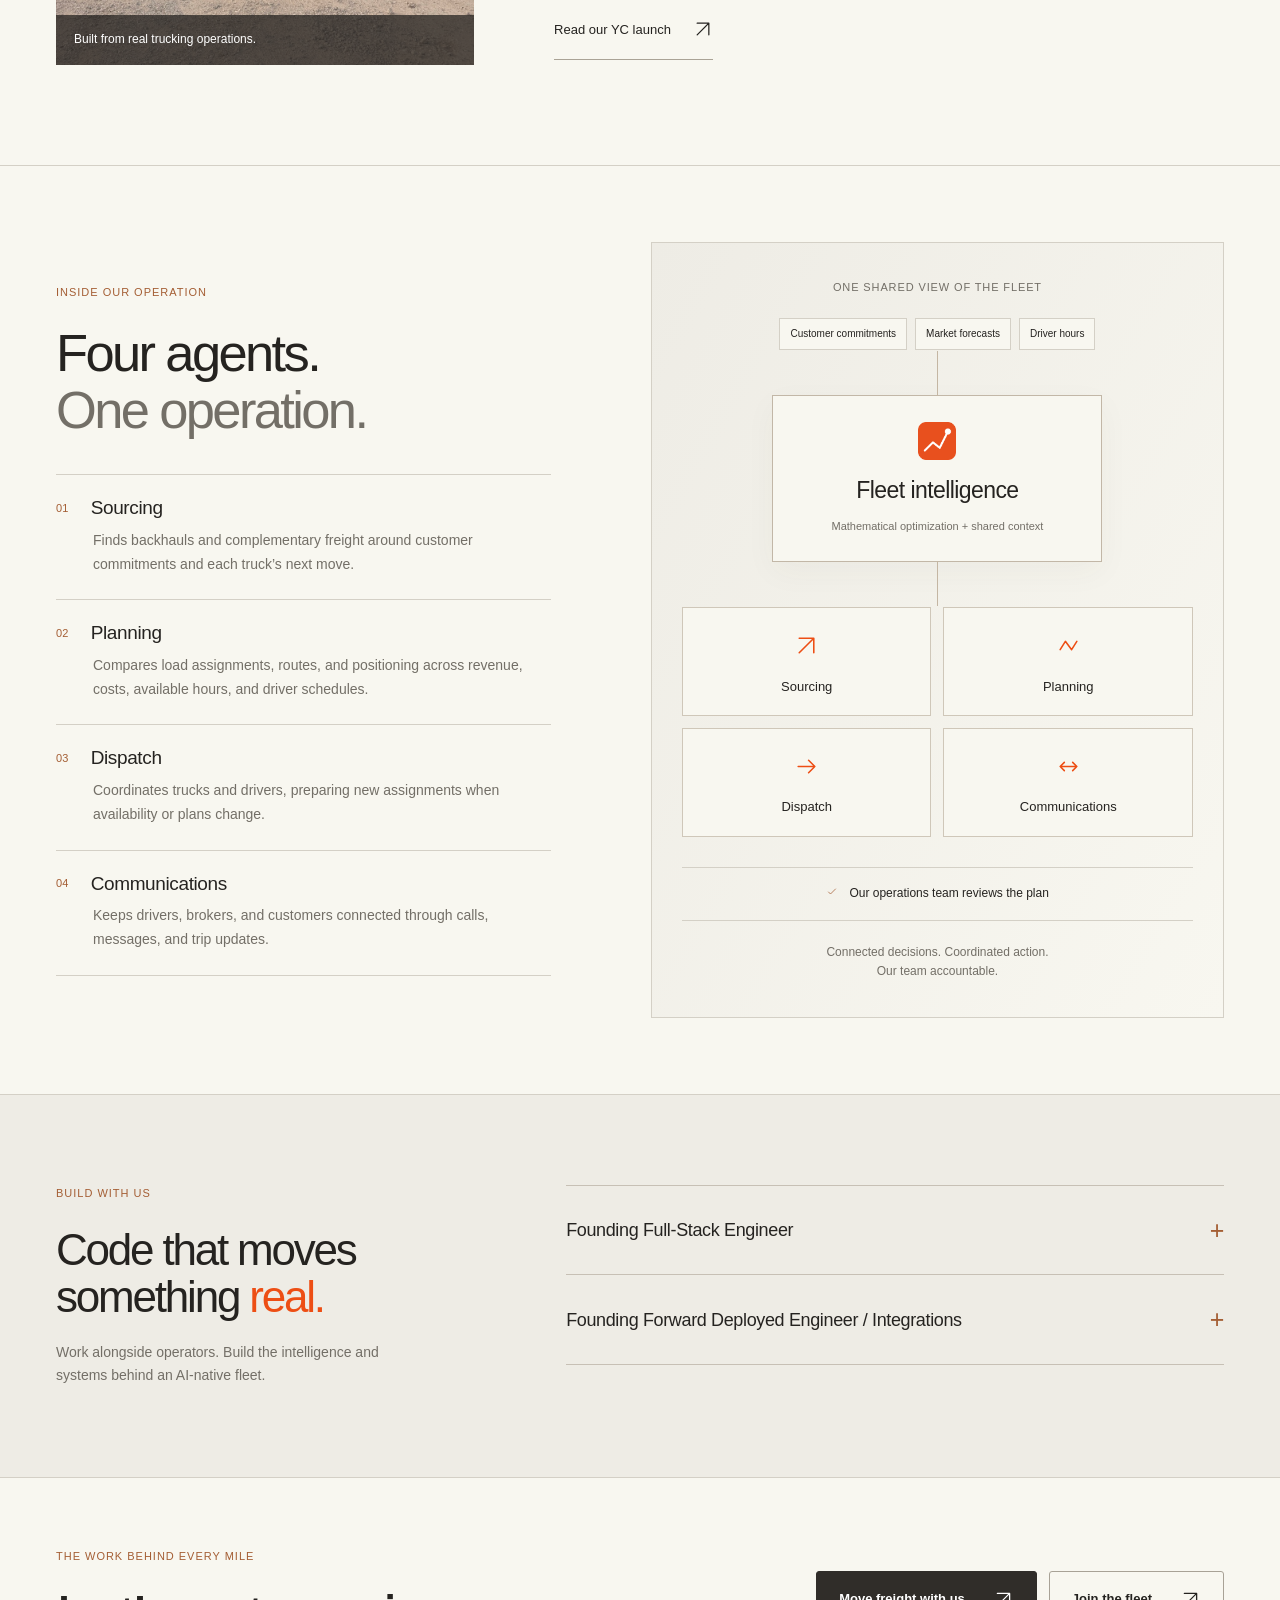
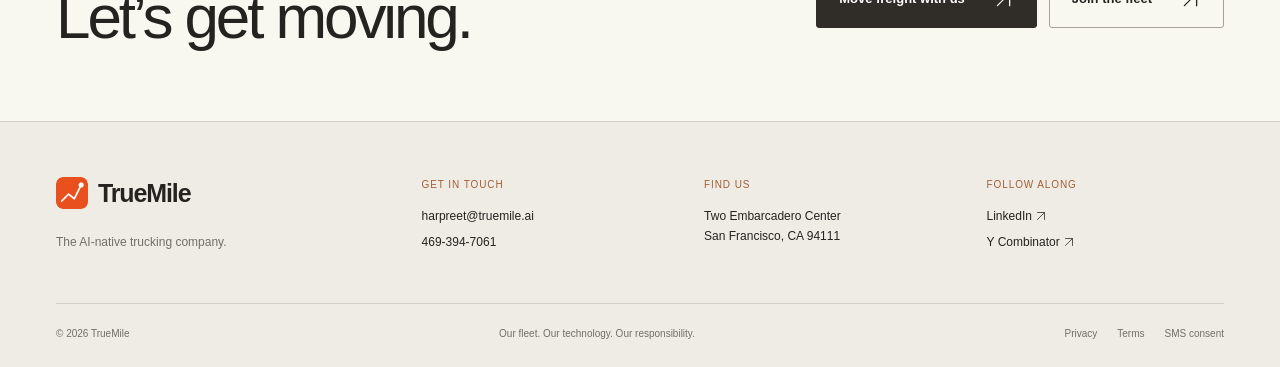
